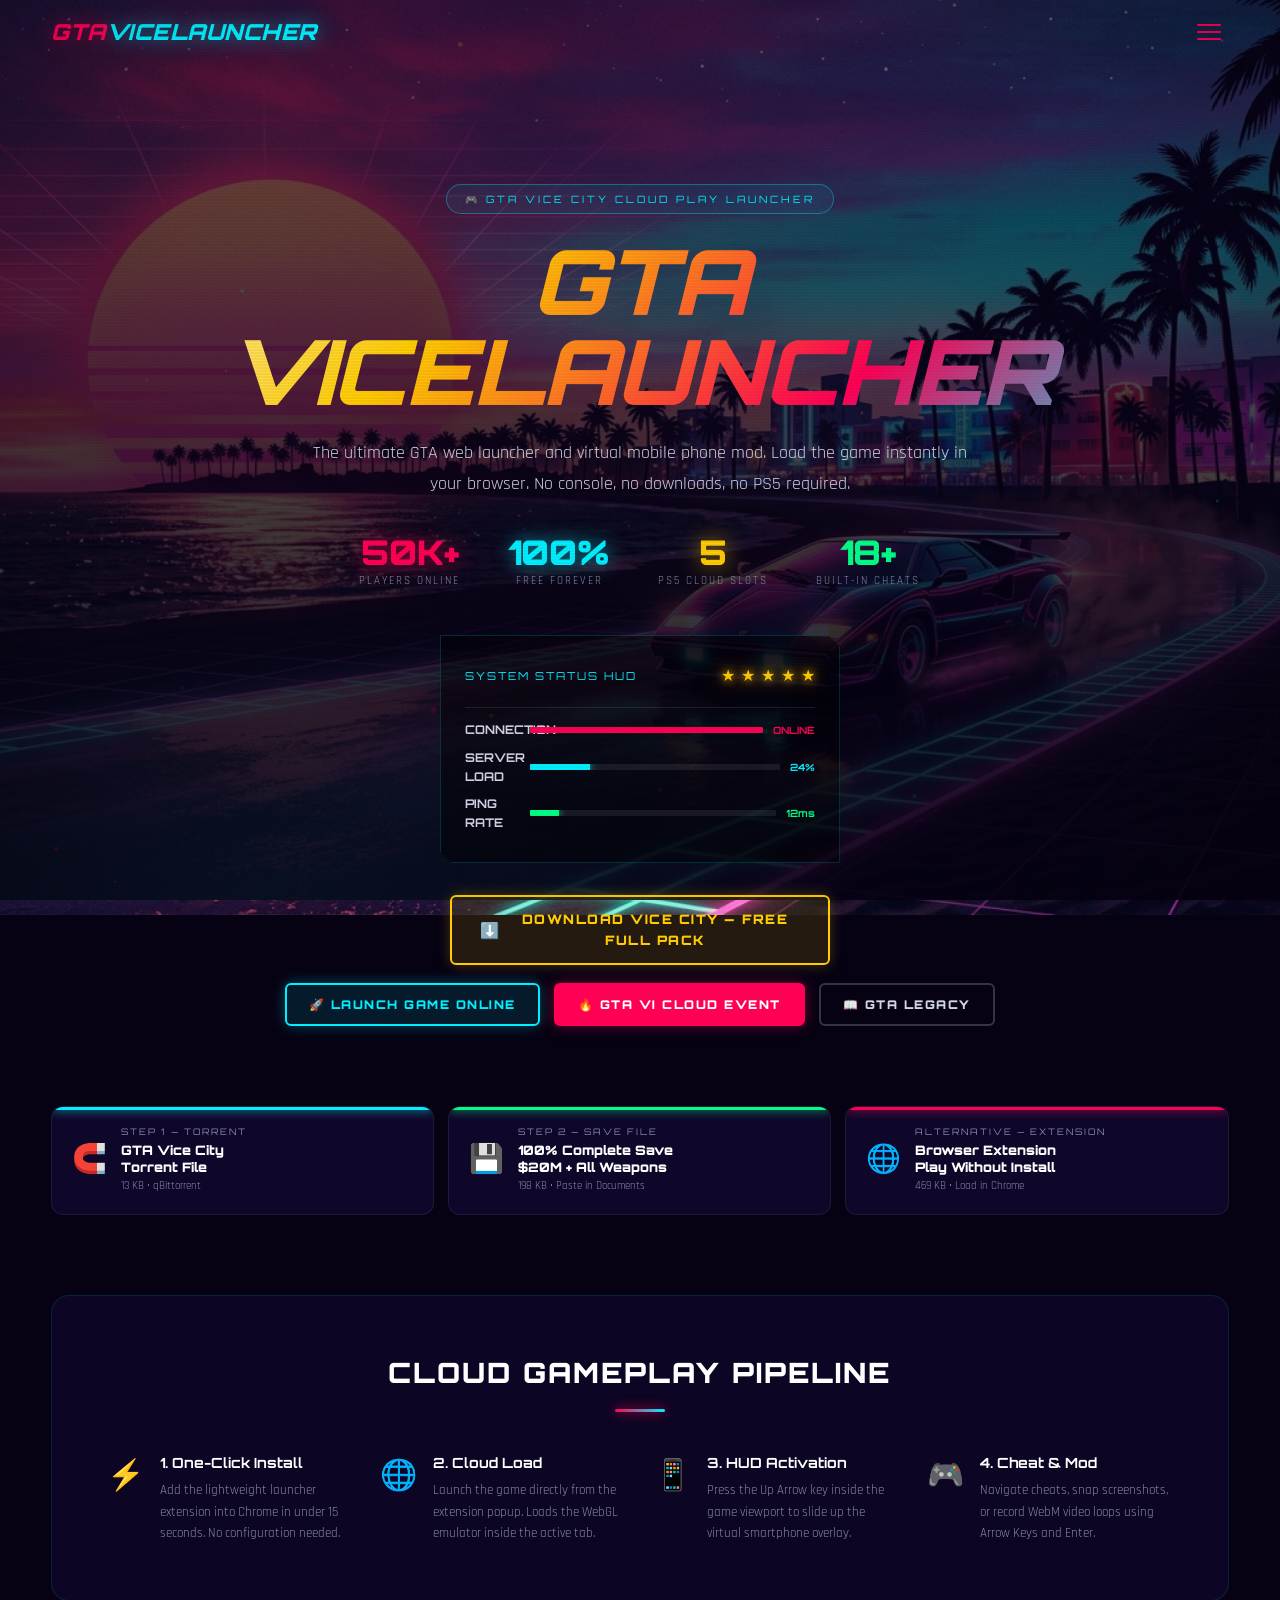
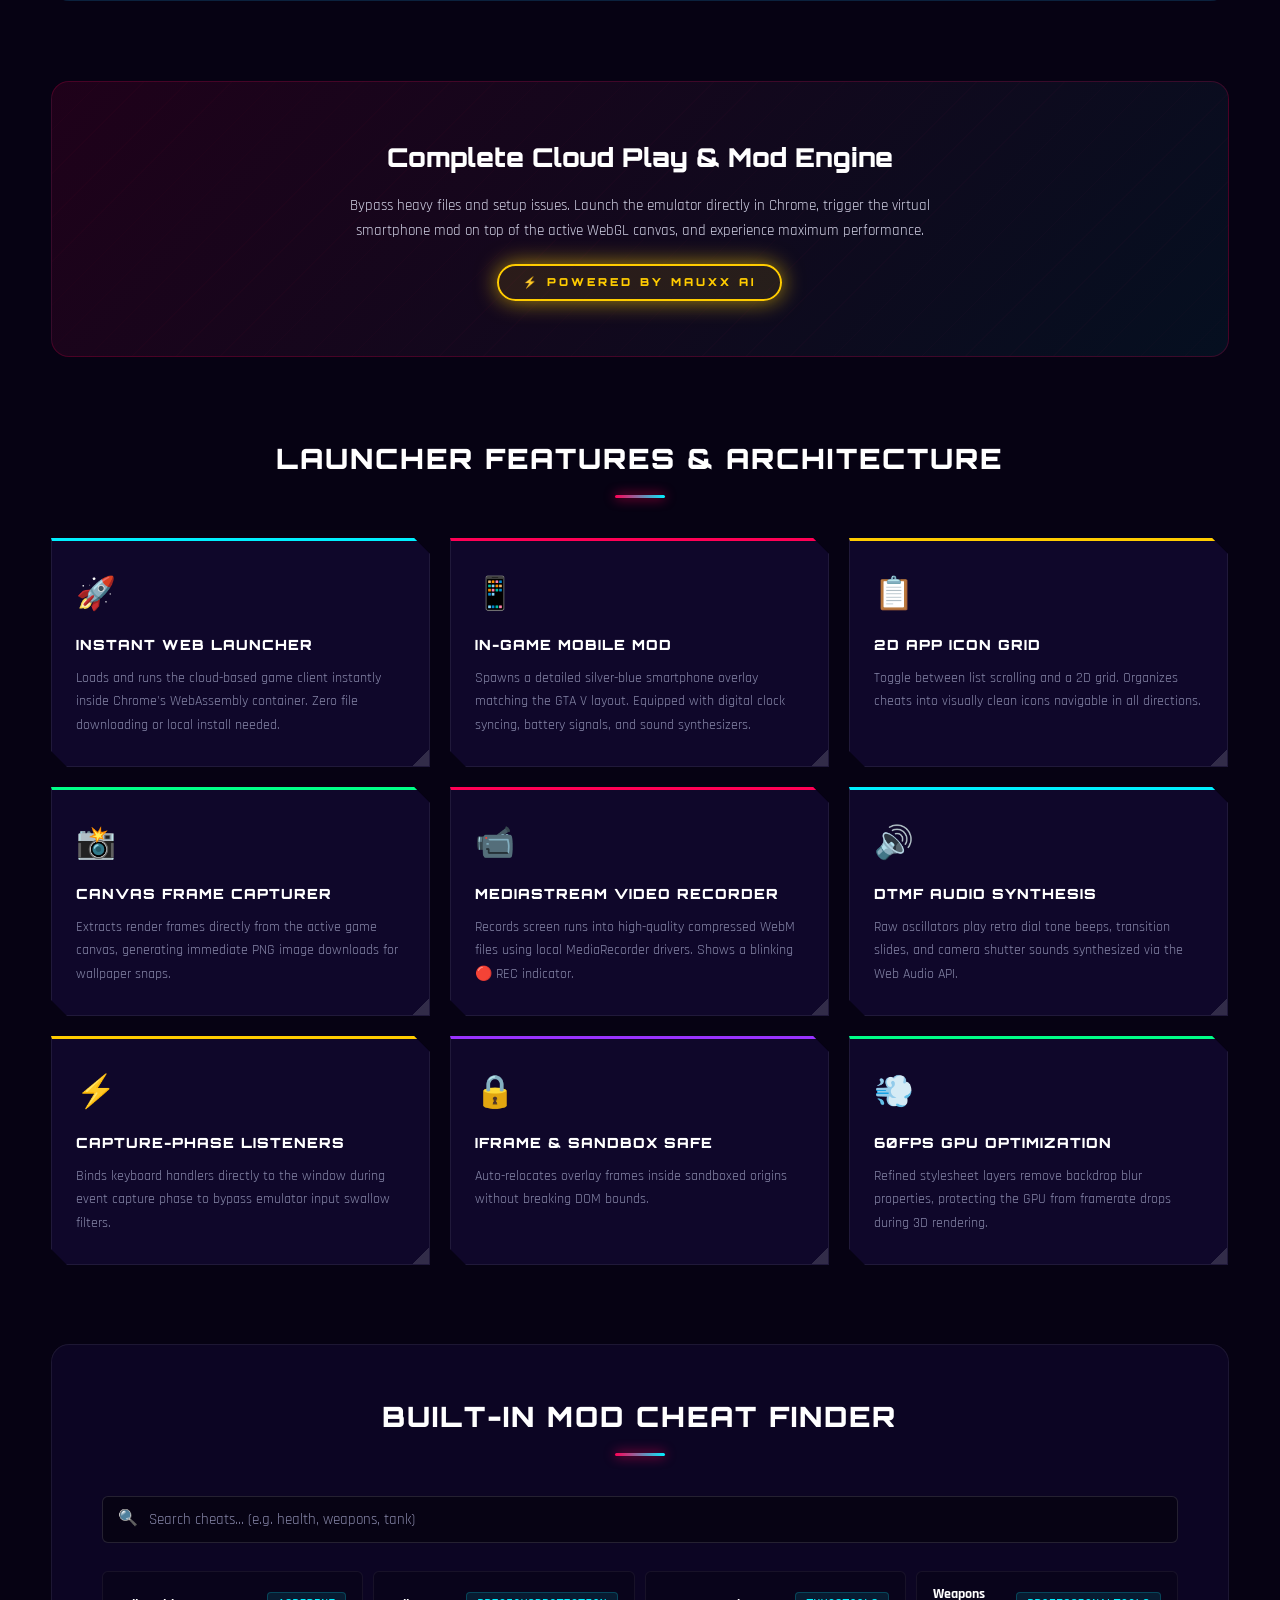
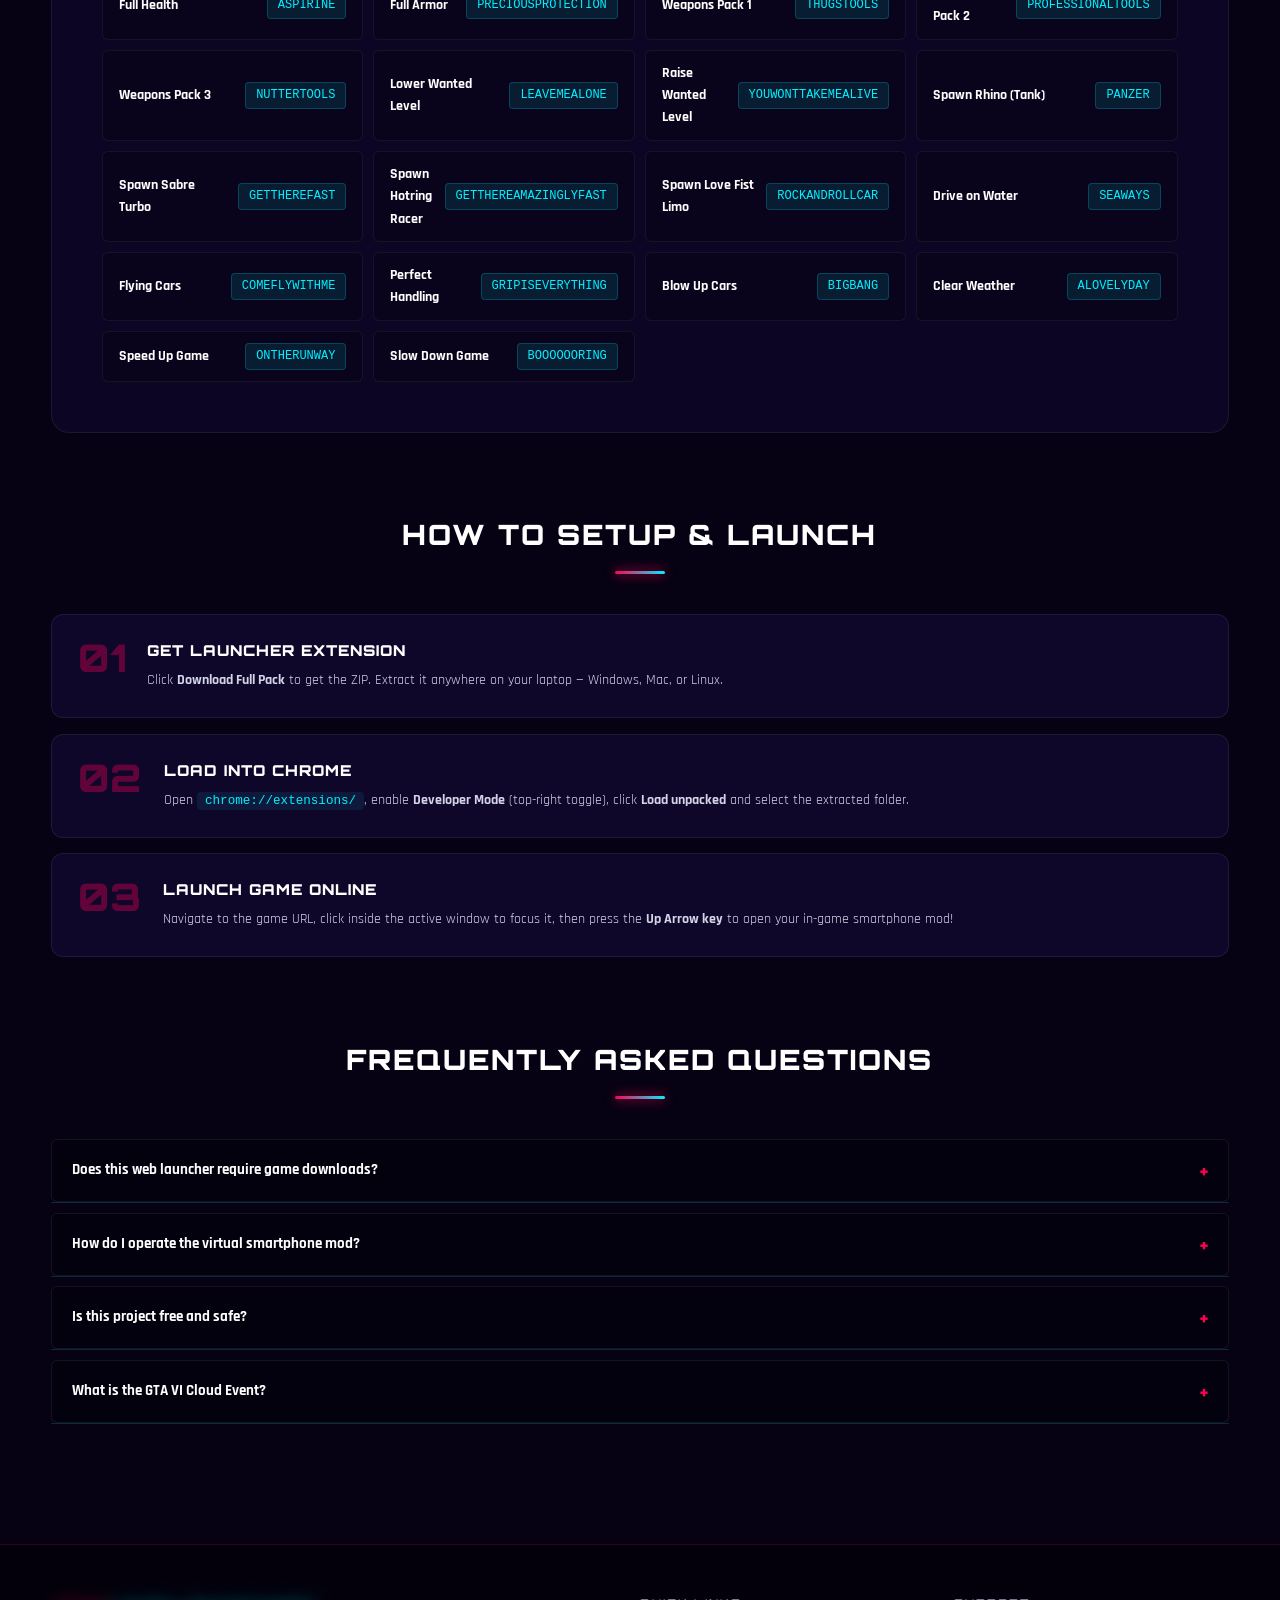
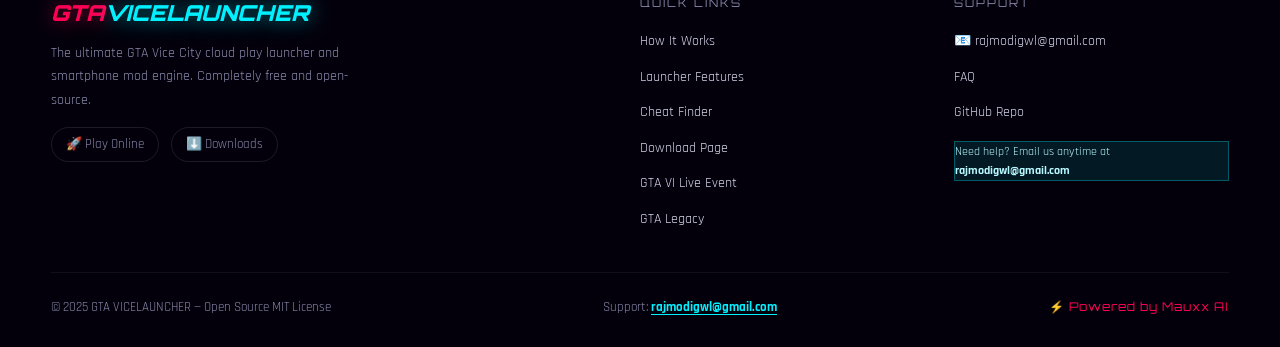
==== docs/index.html @ 0cb06f5b "design: redesign glass cards with sharp sliced corners, inject global CRT scanline overlays, and add" ====
<!DOCTYPE html>
<html lang="en">
<head>
  <meta charset="UTF-8">
  <meta name="viewport" content="width=device-width, initial-scale=1.0">
  <title>GTA VICELAUNCHER — Play GTA Vice City Online Free | Cloud Launcher</title>
  <meta name="description" content="Launch and play GTA Vice City online in your web browser. Free cloud launcher with built-in virtual smartphone mod, screenshots, and recording. Powered by Mauxx AI.">
  <meta name="keywords" content="play gta vice city online, gta vice city browser launcher, gta vice city download pc, gta vice city cheats, gta vice city cloud play, mauxx ai">

  <link rel="preconnect" href="https://fonts.googleapis.com">
  <link rel="preconnect" href="https://fonts.gstatic.com" crossorigin>
  <link href="https://fonts.googleapis.com/css2?family=Orbitron:wght@400;700;900&family=Rajdhani:wght@400;500;700&display=swap" rel="stylesheet">
  <link rel="preload" as="image" href="images/bg1.jpg">
  <link rel="stylesheet" href="shared.css">

  <style>
    /* ── HERO ── */
    .hero-section {
      padding: clamp(60px, 12vw, 120px) 0 clamp(50px, 8vw, 80px);
      text-align: center;
    }
    .hero-eyebrow {
      display: inline-flex; align-items: center; gap: 8px;
      font-family: var(--font-display); font-size: 10px;
      text-transform: uppercase; letter-spacing: 3px;
      color: var(--cyan); margin-bottom: 22px;
      padding: 6px 18px;
      border: 1px solid rgba(0,240,255,0.35);
      border-radius: var(--radius-pill);
      background: rgba(0,240,255,0.07);
      animation: fadeDrop .7s ease both;
    }
    @keyframes fadeDrop { from{opacity:0;transform:translateY(-12px)} to{opacity:1;transform:none} }
    .hero-title {
      font-family: var(--font-display);
      font-size: clamp(38px, 9vw, 90px);
      font-weight: 900; font-style: italic;
      line-height: 1.0;
      background: linear-gradient(135deg, #fff 0%, #ffcc00 35%, #ff0055 70%, #00f0ff 100%);
      -webkit-background-clip: text; -webkit-text-fill-color: transparent;
      background-clip: text;
      text-shadow: none;
      margin-bottom: 22px;
      animation: fadeDrop .7s ease .1s both;
      letter-spacing: -1px;
    }
    .hero-sub {
      color: var(--text-soft); font-size: clamp(15px, 2vw, 18px);
      max-width: 680px; margin: 0 auto 36px;
      line-height: 1.7; animation: fadeDrop .7s ease .2s both;
    }

    /* Stat counters */
    .hero-stats {
      display: flex; justify-content: center; gap: clamp(16px, 4vw, 48px);
      flex-wrap: wrap; margin-bottom: 44px;
      animation: fadeDrop .7s ease .3s both;
    }
    .hero-stat { text-align: center; }
    .hero-stat-num {
      font-family: var(--font-display); font-size: clamp(22px, 4vw, 34px);
      font-weight: 900; display: block; line-height: 1;
    }
    .hero-stat-num.pink   { color: var(--pink);   text-shadow: var(--glow-pink); }
    .hero-stat-num.cyan   { color: var(--cyan);   text-shadow: var(--glow-cyan); }
    .hero-stat-num.yellow { color: var(--yellow); text-shadow: var(--glow-yellow); }
    .hero-stat-label {
      font-size: 11px; text-transform: uppercase; letter-spacing: 2px;
      color: var(--text-muted); margin-top: 4px; display: block;
    }

    /* CTA block */
    .cta-stack {
      display: flex; flex-direction: column; align-items: center; gap: 18px;
      animation: fadeDrop .7s ease .35s both;
    }
    .cta-row {
      display: flex; gap: 14px; flex-wrap: wrap; justify-content: center;
    }

    /* ── QUICK DL STRIP ── */
    .quick-dl-strip {
      display: grid;
      grid-template-columns: repeat(auto-fit, minmax(210px, 1fr));
      gap: 14px; margin-bottom: 80px;
    }
    .qdl-card {
      background: var(--bg-card);
      border: 1px solid rgba(255,255,255,0.07);
      border-radius: var(--radius-md);
      padding: 18px 20px;
      display: flex; align-items: center; gap: 14px;
      text-decoration: none; color: var(--text);
      position: relative; overflow: hidden;
      transition: var(--transition);
      backdrop-filter: blur(8px);
    }
    .qdl-card::before {
      content: ''; position: absolute; top: 0; left: 0; right: 0; height: 3px;
    }
    .qdl-card:hover { transform: translateY(-5px); }
    .qdl-cyan::before  { background: var(--cyan);   box-shadow: 0 0 10px var(--cyan); }
    .qdl-cyan:hover    { border-color: rgba(0,240,255,.35); box-shadow: 0 6px 28px rgba(0,240,255,.12); }
    .qdl-green::before { background: var(--green);  box-shadow: 0 0 10px var(--green); }
    .qdl-green:hover   { border-color: rgba(0,255,136,.35); box-shadow: 0 6px 28px rgba(0,255,136,.12); }
    .qdl-pink::before  { background: var(--pink);   box-shadow: 0 0 10px var(--pink); }
    .qdl-pink:hover    { border-color: rgba(255,0,85,.35); box-shadow: 0 6px 28px rgba(255,0,85,.12); }
    .qdl-icon { font-size: 28px; flex-shrink: 0; }
    .qdl-tag  {
      font-family: var(--font-display); font-size: 9px;
      text-transform: uppercase; letter-spacing: 2px;
      color: var(--text-muted); margin-bottom: 3px;
    }
    .qdl-name {
      font-family: var(--font-display); font-size: clamp(11px, 1.6vw, 13px);
      font-weight: 900; line-height: 1.3;
    }
    .qdl-meta { font-size: 11px; color: var(--text-muted); margin-top: 2px; }

    /* ── PIPELINE ── */
    .pipeline-section {
      background: var(--bg-panel);
      border: 1px solid rgba(0,240,255,0.12);
      border-radius: var(--radius-lg);
      padding: clamp(30px, 5vw, 55px);
      margin-bottom: 80px;
      backdrop-filter: blur(10px);
    }
    .pipeline-grid {
      display: grid;
      grid-template-columns: repeat(auto-fit, minmax(200px, 1fr));
      gap: 28px;
    }
    .pipeline-step {
      display: flex; gap: 16px; align-items: flex-start;
    }
    .pipeline-num {
      font-family: var(--font-display); font-size: 28px; font-weight: 900;
      color: var(--cyan); opacity: 0.25; line-height: 1; flex-shrink: 0;
      min-width: 36px;
    }
    .pipeline-icon { font-size: 30px; flex-shrink: 0; }
    .pipeline-title { font-family: var(--font-display); font-size: 14px; font-weight: 700; margin-bottom: 6px; color: #fff; }
    .pipeline-desc  { font-size: 13px; color: var(--text-muted); line-height: 1.65; }

    /* ── BRANDING BANNER ── */
    .branding-banner {
      background: linear-gradient(135deg, rgba(255,0,85,0.1) 0%, rgba(0,240,255,0.06) 100%);
      border: 1px solid rgba(255,0,85,0.2);
      border-radius: var(--radius-lg);
      padding: clamp(30px, 5vw, 55px);
      text-align: center;
      margin-bottom: 80px;
      position: relative; overflow: hidden;
    }
    .branding-banner::before {
      content: '';
      position: absolute; inset: 0;
      background: repeating-linear-gradient(
        -45deg, transparent, transparent 30px,
        rgba(255,0,85,0.02) 30px, rgba(255,0,85,0.02) 31px
      );
    }
    .branding-title {
      font-family: var(--font-display); font-size: clamp(18px, 3vw, 26px);
      font-weight: 900; margin-bottom: 14px; color: #fff;
    }
    .branding-desc { color: var(--text-soft); max-width: 640px; margin: 0 auto 20px; font-size: 15px; line-height: 1.7; }
    .branding-pill {
      display: inline-flex; align-items: center; gap: 8px;
      font-family: var(--font-display); font-size: 11px; font-weight: 900;
      text-transform: uppercase; letter-spacing: 3px;
      color: var(--yellow); padding: 8px 24px;
      border: 2px solid var(--yellow); border-radius: var(--radius-pill);
      background: var(--yellow-dim);
      box-shadow: var(--glow-yellow);
      animation: pulseYellow 2.5s ease-in-out infinite;
    }

    /* ── FEATURES GRID ── */
    .features-section { margin-bottom: 80px; }
    .features-grid {
      display: grid;
      grid-template-columns: repeat(auto-fit, minmax(280px, 1fr));
      gap: 20px;
    }
    .feature-card {
      padding: 28px 24px;
      cursor: default;
    }
    .feature-emoji { font-size: 32px; margin-bottom: 14px; display: block; }
    .feature-name  {
      font-family: var(--font-display); font-size: 14px; font-weight: 900;
      margin-bottom: 10px; color: #fff; text-transform: uppercase; letter-spacing: 1px;
    }
    .feature-desc  { font-size: 14px; color: var(--text-muted); line-height: 1.7; }

    /* Accent colors for feature cards */
    .fc-pink   { border-top: 3px solid var(--pink);   }
    .fc-pink:hover   { border-color: var(--pink);   box-shadow: 0 8px 30px rgba(255,0,85,.15); }
    .fc-cyan   { border-top: 3px solid var(--cyan);   }
    .fc-cyan:hover   { border-color: var(--cyan);   box-shadow: 0 8px 30px rgba(0,240,255,.15); }
    .fc-yellow { border-top: 3px solid var(--yellow); }
    .fc-yellow:hover { border-color: var(--yellow); box-shadow: 0 8px 30px rgba(255,204,0,.15); }
    .fc-green  { border-top: 3px solid var(--green);  }
    .fc-green:hover  { border-color: var(--green);  box-shadow: 0 8px 30px rgba(0,255,136,.15); }
    .fc-purple { border-top: 3px solid var(--purple); }
    .fc-purple:hover { border-color: var(--purple); box-shadow: 0 8px 30px rgba(153,51,255,.15); }

    /* ── CHEAT FINDER ── */
    .cheat-section {
      background: var(--bg-panel);
      border: 1px solid rgba(255,255,255,0.07);
      border-radius: var(--radius-lg);
      padding: clamp(28px, 5vw, 50px);
      margin-bottom: 80px;
      backdrop-filter: blur(10px);
    }
    .cheat-search-wrap {
      position: relative; margin-bottom: 28px;
    }
    .cheat-search-wrap::before {
      content: '🔍';
      position: absolute; left: 16px; top: 50%;
      transform: translateY(-50%);
      font-size: 16px; z-index: 1;
    }
    #search-box {
      padding-left: 46px !important;
    }
    .cheat-grid {
      display: grid;
      grid-template-columns: repeat(auto-fill, minmax(260px, 1fr));
      gap: 10px;
    }
    .cheat-item {
      display: flex; align-items: center; justify-content: space-between;
      background: rgba(0,0,0,0.2);
      border: 1px solid rgba(255,255,255,0.06);
      border-radius: var(--radius-sm);
      padding: 11px 16px;
      transition: var(--transition);
      gap: 12px;
    }
    .cheat-item:hover {
      border-color: rgba(0,240,255,0.3);
      background: rgba(0,240,255,0.04);
    }
    .cheat-name  { font-weight: 700; font-size: 14px; }
    .cheat-code  {
      font-family: monospace; font-size: 12px;
      background: rgba(0,240,255,0.1);
      color: var(--cyan); border: 1px solid rgba(0,240,255,0.2);
      padding: 3px 10px; border-radius: 4px;
      text-transform: uppercase; white-space: nowrap; flex-shrink: 0;
      cursor: pointer; transition: background 0.2s;
    }
    .cheat-code:hover { background: rgba(0,240,255,0.2); }
    .cheat-code.copied { background: rgba(0,255,136,0.15); color: var(--green); border-color: var(--green); }

    /* ── SETUP STEPS ── */
    .setup-section { margin-bottom: 80px; }
    .step-list { display: flex; flex-direction: column; gap: 16px; }
    .step-card {
      display: flex; gap: 22px; align-items: flex-start;
      background: var(--bg-card);
      border: 1px solid rgba(255,255,255,0.07);
      border-radius: var(--radius-md);
      padding: 24px 26px;
      backdrop-filter: blur(8px);
      transition: var(--transition);
    }
    .step-card:hover { transform: translateX(6px); border-color: rgba(0,240,255,0.25); }
    .step-num {
      font-family: var(--font-display); font-size: clamp(26px, 5vw, 38px);
      font-weight: 900; color: var(--pink); opacity: 0.35; line-height: 1; flex-shrink: 0;
    }
    .step-title { font-family: var(--font-display); font-size: 15px; font-weight: 900; margin-bottom: 6px; text-transform: uppercase; letter-spacing: 1px; }
    .step-desc  { font-size: 14px; color: var(--text-soft); line-height: 1.7; }

    /* ── FAQ ── */
    .faq-section { margin-bottom: 80px; }

    /* ── FOOTER EXTRA ── */
    .footer-social-links { display: flex; gap: 12px; margin-top: 14px; flex-wrap: wrap; }
    .footer-social-link {
      display: inline-flex; align-items: center; gap: 6px;
      font-size: 13px; color: var(--text-muted);
      padding: 6px 14px;
      border: 1px solid rgba(255,255,255,0.1);
      border-radius: var(--radius-pill);
      transition: var(--transition);
    }
    .footer-social-link:hover { border-color: var(--cyan); color: var(--cyan); }

    /* ── PARTICLE CANVAS ── */
    #particle-canvas {
      position: fixed; inset: 0; z-index: -1;
      pointer-events: none; opacity: 0.35;
    }

    /* ── RESPONSIVE TWEAKS ── */
    @media(max-width: 600px) {
      .hero-stats { gap: 24px; }
      .pipeline-step { flex-direction: column; gap: 8px; }
    }
  </style>
</head>
<body>
<!-- Scroll Progress Bar -->
  <div class="scroll-progress" id="scroll-prog"></div>

  <!-- Fixed Frozen Background -->
  <div id="bg-slide-1" class="bg-slide" style="background-image:url('images/bg1.jpg');opacity:1;"></div>
  <div id="bg-slide-2" class="bg-slide" style="background-image:url('images/bg2.jpg');opacity:0;"></div>
  <div id="bg-slide-3" class="bg-slide" style="background-image:url('images/bg3.jpg');opacity:0;"></div>
  <div class="bg-overlay"></div>

  <!-- Particle Canvas -->
  <canvas id="particle-canvas"></canvas>

  <!-- Mobile Nav Drawer -->
  <nav class="mobile-nav" id="mobile-nav" aria-label="Mobile Navigation">
    <button class="mobile-nav-close" onclick="closeMobileNav()" aria-label="Close menu">✕</button>
    <a href="index.html" class="active">🏠 Home</a>
    <a href="gta_legacy.html" class="nav-hot">📖 GTA Legacy</a>
    <a href="live_event.html" class="nav-hot">🔥 Live Event</a>
    <a href="download.html" class="nav-gold">⬇️ Downloads</a>
  </nav>

  <!-- Navigation -->
  <header class="site-header">
    <div class="nav-inner">
      <a href="index.html" class="nav-logo">GTA<span>VICELAUNCHER</span></a>
      <ul class="nav-links">
        <li><a href="index.html" class="active">Home</a></li>
        <li><a href="gta_legacy.html">GTA Legacy</a></li>
        <li><a href="live_event.html" class="nav-hot">🔥 Live Event</a></li>
        <li><a href="download.html" class="nav-gold">⬇️ Downloads</a></li>
      </ul>
      <button class="hamburger" id="hamburger" aria-label="Toggle menu" onclick="toggleMobileNav()">
        <span></span><span></span><span></span>
      </button>
    </div>
  </header>

  <div class="page-body">

    <!-- ══ HERO ══ -->
    <section class="hero-section reveal">
      <div class="hero-eyebrow">🎮 GTA Vice City Cloud Play Launcher</div>
      <h1 class="hero-title">GTA<br>VICELAUNCHER</h1>
      <p class="hero-sub">The ultimate GTA web launcher and virtual mobile phone mod. Load the game instantly in your browser. No console, no downloads, no PS5 required.</p>

      <!-- Stats -->
      <div class="hero-stats">
        <div class="hero-stat">
          <span class="hero-stat-num pink" data-target="50000" data-suffix="K+">0</span>
          <span class="hero-stat-label">Players Online</span>
        </div>
        <div class="hero-stat">
          <span class="hero-stat-num cyan">100%</span>
          <span class="hero-stat-label">Free Forever</span>
        </div>
        <div class="hero-stat">
          <span class="hero-stat-num yellow">5</span>
          <span class="hero-stat-label">PS5 Cloud Slots</span>
        </div>
        <div class="hero-stat">
          <span class="hero-stat-num" style="color:var(--green)">18+</span>
          <span class="hero-stat-label">Built-in Cheats</span>
        </div>
      </div>

      <!-- Virtual HUD Status Widget -->
      <div class="hud-widget" style="max-width: 400px; margin: 0 auto 32px; background: rgba(0,0,0,0.45); border: 1px solid rgba(0,240,255,0.18); padding: 18px 24px; text-align: left; clip-path: polygon(0 0, calc(100% - 12px) 0, 100% 12px, 100% 100%, 12px 100%, 0 calc(100% - 12px));">
        <div style="display: flex; justify-content: space-between; align-items: center; border-bottom: 1px solid rgba(255,255,255,0.1); padding-bottom: 8px; margin-bottom: 12px;">
          <span style="font-family: var(--font-display); font-size: 11px; letter-spacing: 2px; text-transform: uppercase; color: var(--cyan);">System Status HUD</span>
          <div class="hud-wanted">
            <span class="hud-star active">★</span>
            <span class="hud-star active">★</span>
            <span class="hud-star active">★</span>
            <span class="hud-star active">★</span>
            <span class="hud-star active">★</span>
          </div>
        </div>
        <div class="hud-stats-group">
          <div class="hud-stat-item">
            <span class="hud-stat-label">Connection</span>
            <div class="hud-stat-bar"><div class="hud-stat-fill health" style="width: 100%;"></div></div>
            <span style="font-family: var(--font-display); font-size: 10px; color: var(--pink); font-weight: 700;">ONLINE</span>
          </div>
          <div class="hud-stat-item">
            <span class="hud-stat-label">Server Load</span>
            <div class="hud-stat-bar"><div class="hud-stat-fill armor" style="width: 24%;"></div></div>
            <span style="font-family: var(--font-display); font-size: 10px; color: var(--cyan); font-weight: 700;">24%</span>
          </div>
          <div class="hud-stat-item">
            <span class="hud-stat-label">Ping Rate</span>
            <div class="hud-stat-bar"><div class="hud-stat-fill stamina" style="width: 12%;"></div></div>
            <span style="font-family: var(--font-display); font-size: 10px; color: var(--green); font-weight: 700;">12ms</span>
          </div>
        </div>
      </div>

      <!-- CTA Stack -->
      <div class="cta-stack">
        <a href="download.html" class="btn-mega">
          <span class="arrow">⬇️</span>
          DOWNLOAD VICE CITY — FREE FULL PACK
        </a>
        <div class="cta-row">
          <a href="https://quenq.com/play/9fa6d40cbabd8bfc416b30fa/" class="btn btn-cyan" target="_blank">🚀 Launch Game Online</a>
          <a href="live_event.html" class="btn btn-pink" style="animation:pulsePink 2s ease-in-out infinite;">🔥 GTA VI Cloud Event</a>
          <a href="gta_legacy.html" class="btn btn-ghost">📖 GTA Legacy</a>
        </div>
      </div>
    </section>

    <!-- ══ QUICK DOWNLOAD STRIP ══ -->
    <div class="quick-dl-strip reveal">
      <a href="downloads/Grand-Theft-Auto-Vice-City.torrent" download class="qdl-card qdl-cyan">
        <div class="qdl-icon">🧲</div>
        <div>
          <div class="qdl-tag">Step 1 — Torrent</div>
          <div class="qdl-name">GTA Vice City<br>Torrent File</div>
          <div class="qdl-meta">13 KB • qBittorrent</div>
        </div>
      </a>
      <a href="downloads/GTAVCsf1.b" download class="qdl-card qdl-green">
        <div class="qdl-icon">💾</div>
        <div>
          <div class="qdl-tag">Step 2 — Save File</div>
          <div class="qdl-name">100% Complete Save<br>$20M + All Weapons</div>
          <div class="qdl-meta">198 KB • Paste in Documents</div>
        </div>
      </a>
      <a href="downloads/vice-city-cloud-mobile-trainer.zip" download class="qdl-card qdl-pink">
        <div class="qdl-icon">🌐</div>
        <div>
          <div class="qdl-tag">Alternative — Extension</div>
          <div class="qdl-name">Browser Extension<br>Play Without Install</div>
          <div class="qdl-meta">469 KB • Load in Chrome</div>
        </div>
      </a>
    </div>

    <!-- ══ PIPELINE ══ -->
    <section id="pipeline" class="pipeline-section reveal section">
      <h2 class="sec-title">Cloud Gameplay Pipeline</h2>
      <div class="pipeline-grid">
        <div class="pipeline-step">
          <span class="pipeline-icon">⚡</span>
          <div>
            <div class="pipeline-title">1. One-Click Install</div>
            <p class="pipeline-desc">Add the lightweight launcher extension into Chrome in under 15 seconds. No configuration needed.</p>
          </div>
        </div>
        <div class="pipeline-step">
          <span class="pipeline-icon">🌐</span>
          <div>
            <div class="pipeline-title">2. Cloud Load</div>
            <p class="pipeline-desc">Launch the game directly from the extension popup. Loads the WebGL emulator inside the active tab.</p>
          </div>
        </div>
        <div class="pipeline-step">
          <span class="pipeline-icon">📱</span>
          <div>
            <div class="pipeline-title">3. HUD Activation</div>
            <p class="pipeline-desc">Press the Up Arrow key inside the game viewport to slide up the virtual smartphone overlay.</p>
          </div>
        </div>
        <div class="pipeline-step">
          <span class="pipeline-icon">🎮</span>
          <div>
            <div class="pipeline-title">4. Cheat & Mod</div>
            <p class="pipeline-desc">Navigate cheats, snap screenshots, or record WebM video loops using Arrow Keys and Enter.</p>
          </div>
        </div>
      </div>
    </section>

    <!-- ══ BRANDING BANNER ══ -->
    <section class="branding-banner reveal section">
      <div class="branding-title">Complete Cloud Play & Mod Engine</div>
      <p class="branding-desc">Bypass heavy files and setup issues. Launch the emulator directly in Chrome, trigger the virtual smartphone mod on top of the active WebGL canvas, and experience maximum performance.</p>
      <div class="branding-pill">⚡ Powered by Mauxx AI</div>
    </section>

    <!-- ══ FEATURES ══ -->
    <section id="features" class="features-section reveal section">
      <h2 class="sec-title">Launcher Features & Architecture</h2>
      <div class="features-grid">

        <div class="glass-card feature-card fc-cyan reveal">
          <span class="feature-emoji">🚀</span>
          <h3 class="feature-name">Instant Web Launcher</h3>
          <p class="feature-desc">Loads and runs the cloud-based game client instantly inside Chrome's WebAssembly container. Zero file downloading or local install needed.</p>
        </div>

        <div class="glass-card feature-card fc-pink reveal">
          <span class="feature-emoji">📱</span>
          <h3 class="feature-name">In-Game Mobile Mod</h3>
          <p class="feature-desc">Spawns a detailed silver-blue smartphone overlay matching the GTA V layout. Equipped with digital clock syncing, battery signals, and sound synthesizers.</p>
        </div>

        <div class="glass-card feature-card fc-yellow reveal">
          <span class="feature-emoji">📋</span>
          <h3 class="feature-name">2D App Icon Grid</h3>
          <p class="feature-desc">Toggle between list scrolling and a 2D grid. Organizes cheats into visually clean icons navigable in all directions.</p>
        </div>

        <div class="glass-card feature-card fc-green reveal">
          <span class="feature-emoji">📸</span>
          <h3 class="feature-name">Canvas Frame Capturer</h3>
          <p class="feature-desc">Extracts render frames directly from the active game canvas, generating immediate PNG image downloads for wallpaper snaps.</p>
        </div>

        <div class="glass-card feature-card fc-pink reveal">
          <span class="feature-emoji">📹</span>
          <h3 class="feature-name">MediaStream Video Recorder</h3>
          <p class="feature-desc">Records screen runs into high-quality compressed WebM files using local MediaRecorder drivers. Shows a blinking 🔴 REC indicator.</p>
        </div>

        <div class="glass-card feature-card fc-cyan reveal">
          <span class="feature-emoji">🔊</span>
          <h3 class="feature-name">DTMF Audio Synthesis</h3>
          <p class="feature-desc">Raw oscillators play retro dial tone beeps, transition slides, and camera shutter sounds synthesized via the Web Audio API.</p>
        </div>

        <div class="glass-card feature-card fc-yellow reveal">
          <span class="feature-emoji">⚡</span>
          <h3 class="feature-name">Capture-Phase Listeners</h3>
          <p class="feature-desc">Binds keyboard handlers directly to the window during event capture phase to bypass emulator input swallow filters.</p>
        </div>

        <div class="glass-card feature-card fc-purple reveal">
          <span class="feature-emoji">🔒</span>
          <h3 class="feature-name">Iframe & Sandbox Safe</h3>
          <p class="feature-desc">Auto-relocates overlay frames inside sandboxed origins without breaking DOM bounds.</p>
        </div>

        <div class="glass-card feature-card fc-green reveal">
          <span class="feature-emoji">💨</span>
          <h3 class="feature-name">60FPS GPU Optimization</h3>
          <p class="feature-desc">Refined stylesheet layers remove backdrop blur properties, protecting the GPU from framerate drops during 3D rendering.</p>
        </div>

      </div>
    </section>

    <!-- ══ CHEAT FINDER ══ -->
    <section id="cheats" class="cheat-section reveal section">
      <h2 class="sec-title">Built-in Mod Cheat Finder</h2>
      <div class="cheat-search-wrap">
        <input type="text" id="search-box" class="input-field" placeholder="Search cheats... (e.g. health, weapons, tank)" oninput="filterCheats()">
      </div>
      <div id="cheat-grid" class="cheat-grid"></div>
    </section>

    <!-- ══ SETUP STEPS ══ -->
    <section id="install" class="setup-section reveal section">
      <h2 class="sec-title">How to Setup & Launch</h2>
      <div class="step-list">
        <div class="step-card reveal">
          <div class="step-num">01</div>
          <div>
            <h3 class="step-title">Get Launcher Extension</h3>
            <p class="step-desc">Click <strong>Download Full Pack</strong> to get the ZIP. Extract it anywhere on your laptop — Windows, Mac, or Linux.</p>
          </div>
        </div>
        <div class="step-card reveal">
          <div class="step-num">02</div>
          <div>
            <h3 class="step-title">Load into Chrome</h3>
            <p class="step-desc">Open <code>chrome://extensions/</code>, enable <strong>Developer Mode</strong> (top-right toggle), click <strong>Load unpacked</strong> and select the extracted folder.</p>
          </div>
        </div>
        <div class="step-card reveal">
          <div class="step-num">03</div>
          <div>
            <h3 class="step-title">Launch Game Online</h3>
            <p class="step-desc">Navigate to the game URL, click inside the active window to focus it, then press the <strong>Up Arrow key</strong> to open your in-game smartphone mod!</p>
          </div>
        </div>
      </div>
    </section>

    <!-- ══ FAQ ══ -->
    <section id="faq" class="faq-section reveal section">
      <h2 class="sec-title">Frequently Asked Questions</h2>

      <div class="faq-item reveal" id="faq1">
        <div class="faq-q" onclick="toggleFaq('faq1')">
          Does this web launcher require game downloads?
          <span class="faq-icon">+</span>
        </div>
        <div class="faq-a">
          No! The web launcher streams and runs the game code directly inside Chrome's WebAssembly sandbox. You don't need to download or install the actual game on your laptop — everything runs in your browser tab.
        </div>
      </div>

      <div class="faq-item reveal" id="faq2">
        <div class="faq-q" onclick="toggleFaq('faq2')">
          How do I operate the virtual smartphone mod?
          <span class="faq-icon">+</span>
        </div>
        <div class="faq-a">
          Use the <strong>Up Arrow</strong> key to pull the phone up from the bottom of the screen. Navigate with Arrow Keys, press <strong>Enter</strong> to dial or trigger cheats, and <strong>Backspace / Escape</strong> to close the phone.
        </div>
      </div>

      <div class="faq-item reveal" id="faq3">
        <div class="faq-q" onclick="toggleFaq('faq3')">
          Is this project free and safe?
          <span class="faq-icon">+</span>
        </div>
        <div class="faq-a">
          Yes — 100% free and open-source. The launcher runs entirely locally inside your browser tab without sending any personal data. Licensed under the MIT license.
        </div>
      </div>

      <div class="faq-item reveal" id="faq4">
        <div class="faq-q" onclick="toggleFaq('faq4')">
          What is the GTA VI Cloud Event?
          <span class="faq-icon">+</span>
        </div>
        <div class="faq-a">
          We are hosting a live launch day tournament on YouTube, routing real-time play feeds from 5 PlayStation 5 setups in our studio. Win slots to play GTA VI on release day for FREE — no PS5 required! See the <a href="live_event.html" style="color:var(--pink)">Live Event</a> page for full details.
        </div>
      </div>

    </section>

  </div>

  <!-- ══ FOOTER ══ -->
  <footer class="site-footer">
    <div class="footer-inner">
      <div class="footer-grid">
        <div>
          <div class="footer-brand-name">GTA<span>VICELAUNCHER</span></div>
          <p class="footer-tagline">The ultimate GTA Vice City cloud play launcher and smartphone mod engine. Completely free and open-source.</p>
          <div class="footer-social-links">
            <a href="https://quenq.com/play/9fa6d40cbabd8bfc416b30fa/" target="_blank" class="footer-social-link">🚀 Play Online</a>
            <a href="download.html" class="footer-social-link">⬇️ Downloads</a>
          </div>
        </div>
        <div>
          <div class="footer-col-title">Quick Links</div>
          <ul class="footer-links">
            <li><a href="#pipeline">How It Works</a></li>
            <li><a href="#features">Launcher Features</a></li>
            <li><a href="#cheats">Cheat Finder</a></li>
            <li><a href="download.html">Download Page</a></li>
            <li><a href="live_event.html">GTA VI Live Event</a></li>
            <li><a href="gta_legacy.html">GTA Legacy</a></li>
          </ul>
        </div>
        <div>
          <div class="footer-col-title">Support</div>
          <ul class="footer-links">
            <li><a href="mailto:rajmodigwl@gmail.com">📧 rajmodigwl@gmail.com</a></li>
            <li><a href="#faq">FAQ</a></li>
            <li><a href="https://github.com/rajmodi135/vice-city-launcher" target="_blank">GitHub Repo</a></li>
          </ul>
          <div class="info-tip" style="margin-top:16px;font-size:12px;">
            Need help? Email us anytime at <strong>rajmodigwl@gmail.com</strong>
          </div>
        </div>
      </div>
      <hr class="footer-divider">
      <div class="footer-bottom">
        <span>© 2025 GTA VICELAUNCHER — Open Source MIT License</span>
        <span class="footer-support">Support: <a href="mailto:rajmodigwl@gmail.com">rajmodigwl@gmail.com</a></span>
        <span class="footer-powered">⚡ Powered by Mauxx AI</span>
      </div>
    </div>
  </footer>

  <!-- Back to Top -->
  <button class="back-to-top" id="btt" onclick="window.scrollTo({top:0,behavior:'smooth'})">↑</button>

  <script>
    // ── Particle background (Only run on desktop to prevent mobile lag) ──
    (function() {
      const c = document.getElementById('particle-canvas');
      if (!c) return;
      if (window.innerWidth <= 768) {
        c.remove();
        return;
      }
      const ctx = c.getContext('2d');
      let W, H, pts = [];
      function resize() {
        W = c.width  = window.innerWidth;
        H = c.height = window.innerHeight;
      }
      resize();
      window.addEventListener('resize', resize);
      const colors = ['#ff0055','#00f0ff','#ffcc00','#9933ff','#00ff88'];
      for (let i = 0; i < 15; i++) {
        pts.push({
          x: Math.random()*W, y: Math.random()*H,
          r: 1 + Math.random()*2,
          vx: (Math.random()-.5)*.3,
          vy: (Math.random()-.5)*.3,
          color: colors[i % colors.length],
          alpha: 0.15 + Math.random()*.35
        });
      }
      function draw() {
        ctx.clearRect(0,0,W,H);
        pts.forEach(p => {
          p.x += p.vx; p.y += p.vy;
          if (p.x < 0) p.x = W; if (p.x > W) p.x = 0;
          if (p.y < 0) p.y = H; if (p.y > H) p.y = 0;
          ctx.beginPath();
          ctx.arc(p.x, p.y, p.r, 0, Math.PI*2);
          ctx.fillStyle = p.color;
          ctx.globalAlpha = p.alpha;
          ctx.fill();
        });
        ctx.globalAlpha = 1;
        requestAnimationFrame(draw);
      }
      draw();
    })();

    // ── Universal Scroll Reveal (all variants) ──
    const revealObs = new IntersectionObserver((entries) => {
      entries.forEach(entry => {
        if (entry.isIntersecting) {
          entry.target.classList.add('visible');
        }
      });
    }, { threshold: 0.06, rootMargin: '0px 0px -30px 0px' });
    document.querySelectorAll('.reveal,.reveal-fade,.reveal-zoom,.reveal-left,.reveal-right,.reveal-flip').forEach(el => revealObs.observe(el));

    // ── Unified Scroll Handling (Progress, Back-to-Top, Header Scrolled state, Scroll-Switch & Zoom Bg) ──
    const scrollProg = document.getElementById('scroll-prog');
    const btt = document.getElementById('btt');
    const header = document.querySelector('.site-header');
    const bgSlides = document.querySelectorAll('.bg-slide');

    function handleScroll() {
      const scrollY = window.scrollY;
      const doc = document.documentElement;
      const scrollHeight = doc.scrollHeight - doc.clientHeight;
      const pct = scrollHeight > 0 ? Math.max(0, Math.min(scrollY / scrollHeight, 1.0)) : 0;

      // Scroll Progress Bar
      if (scrollProg) scrollProg.style.width = (pct * 100) + '%';

      // Back to Top button
      if (btt) btt.classList.toggle('show', scrollY > 400);

      // Header scrolled state
      if (header) {
        if (scrollY > 15) {
          header.classList.add('scrolled');
        } else {
          header.classList.remove('scrolled');
        }
      }

      // Scroll-driven Background switching (3 slides)
      let activeIdx = 0;
      if (pct > 0.33 && pct <= 0.66) {
        activeIdx = 1;
      } else if (pct > 0.66) {
        activeIdx = 2;
      }

      bgSlides.forEach((slide, idx) => {
        if (idx === activeIdx) {
          slide.style.opacity = '1';
        } else {
          slide.style.opacity = '0';
        }
      });

      // Section depth zoom effect (zooms from 1.0 to 1.08 in each scroll section, clamped)
      const sectionPct = (pct % 0.33) / 0.33;
      const scale = 1.0 + (sectionPct * 0.08);
      bgSlides.forEach(slide => {
        slide.style.transform = `scale(${Math.max(1.0, scale)})`;
      });
    }

    let scrollScheduled = false;
    window.addEventListener('scroll', () => {
      if (!scrollScheduled) {
        scrollScheduled = true;
        requestAnimationFrame(() => {
          handleScroll();
          scrollScheduled = false;
        });
      }
    }, { passive: true });
    handleScroll(); // Initial check on page load

    // ── Animated stat counters ──
    document.querySelectorAll('[data-target]').forEach(el => {
      const target = parseInt(el.dataset.target);
      const suffix = el.dataset.suffix || '';
      let current = 0;
      const step = target / 60;
      const timer = setInterval(() => {
        current = Math.min(current + step, target);
        el.textContent = Math.floor(current / 1000) + (suffix || '');
        if (current >= target) clearInterval(timer);
      }, 30);
    });

    // ── Cheat Finder ──
    const CHEATS = [
      { name: "Full Health",           code: "aspirine" },
      { name: "Full Armor",            code: "preciousprotection" },
      { name: "Weapons Pack 1",        code: "thugstools" },
      { name: "Weapons Pack 2",        code: "professionaltools" },
      { name: "Weapons Pack 3",        code: "nuttertools" },
      { name: "Lower Wanted Level",    code: "leavemealone" },
      { name: "Raise Wanted Level",    code: "youwonttakemealive" },
      { name: "Spawn Rhino (Tank)",    code: "panzer" },
      { name: "Spawn Sabre Turbo",     code: "gettherefast" },
      { name: "Spawn Hotring Racer",   code: "getthereamazinglyfast" },
      { name: "Spawn Love Fist Limo",  code: "rockandrollcar" },
      { name: "Drive on Water",        code: "seaways" },
      { name: "Flying Cars",           code: "comeflywithme" },
      { name: "Perfect Handling",      code: "gripiseverything" },
      { name: "Blow Up Cars",          code: "bigbang" },
      { name: "Clear Weather",         code: "alovelyday" },
      { name: "Speed Up Game",         code: "ontherunway" },
      { name: "Slow Down Game",        code: "booooooring" }
    ];

    function renderCheats(data) {
      const grid = document.getElementById('cheat-grid');
      grid.innerHTML = data.length ? data.map(c => `
        <div class="cheat-item">
          <span class="cheat-name">${c.name}</span>
          <span class="cheat-code" onclick="copyCheat(this,'${c.code}')">${c.code.toUpperCase()}</span>
        </div>`).join('') :
        '<div style="color:var(--text-muted);text-align:center;padding:24px;grid-column:1/-1;">No cheats match your search.</div>';
    }

    function copyCheat(el, code) {
      navigator.clipboard?.writeText(code).then(() => {
        el.classList.add('copied');
        const orig = el.textContent;
        el.textContent = '✅ Copied!';
        setTimeout(() => { el.textContent = orig; el.classList.remove('copied'); }, 1600);
      });
    }

    function filterCheats() {
      const q = document.getElementById('search-box').value.toLowerCase();
      renderCheats(CHEATS.filter(c => c.name.toLowerCase().includes(q) || c.code.includes(q)));
    }

    renderCheats(CHEATS);

    // ── FAQ Accordion ──
    function toggleFaq(id) {
      const item = document.getElementById(id);
      item.classList.toggle('open');
    }

    // ── Hamburger Menu ──
    function toggleMobileNav() {
      const hamburger = document.getElementById('hamburger');
      if (window.innerWidth > 768) {
        // Desktop: Toggle inline staggered links
        const navLinks = document.querySelector('.nav-links');
        const isOpen = navLinks.classList.toggle('open');
        hamburger.classList.toggle('open', isOpen);
      } else {
        // Mobile: Toggle drawer
        const mobileNav = document.getElementById('mobile-nav');
        if (mobileNav.classList.contains('open')) {
          closeMobileNav();
        } else {
          openMobileNav();
        }
      }
    }
    function openMobileNav() {
      document.getElementById('mobile-nav').classList.add('open');
      document.getElementById('hamburger').classList.add('open');
      document.body.style.overflow = 'hidden';
    }
    function closeMobileNav() {
      document.getElementById('mobile-nav').classList.remove('open');
      document.getElementById('hamburger').classList.remove('open');
      document.body.style.overflow = '';
      const navLinks = document.querySelector('.nav-links');
      if (navLinks) navLinks.classList.remove('open');
    }
    // Close on backdrop click
    document.getElementById('mobile-nav').addEventListener('click', e => {
      if (e.target === e.currentTarget) closeMobileNav();
    });
  </script>
<div class="crt-overlay"></div>
</body>
</html>
---- docs/shared.css ----
/* ═══════════════════════════════════════════════════════════════════
   GTA VICELAUNCHER — Shared Design System
   shared.css  |  v2.0  |  All pages import this
═══════════════════════════════════════════════════════════════════ */

/* ── GOOGLE FONTS LOADED VIA <link> IN HEAD ── */

/* ── DESIGN TOKENS ── */
:root {
  --bg-base:    #060213;
  --bg-panel:   rgba(14, 6, 38, 0.88);
  --bg-card:    rgba(18, 9, 48, 0.82);
  --bg-glass:   rgba(255, 255, 255, 0.04);

  --pink:    #ff0055;
  --cyan:    #00f0ff;
  --yellow:  #ffcc00;
  --orange:  #ff8800;
  --green:   #00ff88;
  --purple:  #9933ff;

  --pink-dim:   rgba(255, 0, 85, 0.12);
  --cyan-dim:   rgba(0, 240, 255, 0.10);
  --yellow-dim: rgba(255, 204, 0, 0.10);
  --green-dim:  rgba(0, 255, 136, 0.10);

  --glow-pink:   0 0 20px rgba(255, 0, 85, 0.6);
  --glow-cyan:   0 0 20px rgba(0, 240, 255, 0.6);
  --glow-yellow: 0 0 22px rgba(255, 204, 0, 0.65);
  --glow-green:  0 0 20px rgba(0, 255, 136, 0.55);

  --text:       #ffffff;
  --text-soft:  #d4d4e8;
  --text-muted: #8888aa;

  --radius-sm:  6px;
  --radius-md:  12px;
  --radius-lg:  18px;
  --radius-xl:  28px;
  --radius-pill: 100px;

  --transition: all 0.25s cubic-bezier(0.22, 0.61, 0.36, 1);
  --font-display: 'Orbitron', sans-serif;
  --font-body:    'Rajdhani', sans-serif;
}

/* ── RESET ── */
*, *::before, *::after { box-sizing: border-box; margin: 0; padding: 0; }

/* ── BASE ── */
html { scroll-behavior: smooth; }
body {
  background: var(--bg-base);
  color: var(--text);
  font-family: var(--font-body);
  font-size: 16px;
  line-height: 1.6;
  overflow-x: hidden;
  -webkit-font-smoothing: antialiased;
}
a { color: inherit; text-decoration: none; }
img, video { max-width: 100%; display: block; }
code {
  font-family: 'Courier New', monospace;
  background: rgba(0, 240, 255, 0.08);
  color: var(--cyan);
  padding: 2px 8px;
  border-radius: 4px;
  font-size: 0.9em;
}

/* ── SCROLLBAR ── */
::-webkit-scrollbar { width: 7px; }
::-webkit-scrollbar-track { background: var(--bg-base); }
::-webkit-scrollbar-thumb { background: linear-gradient(var(--pink), var(--purple)); border-radius: 4px; }

/* ── FIXED FROZEN BG ── */
.bg-slide {
  position: fixed; inset: -15px;
  z-index: -3;
  background-size: cover;
  background-position: center;
  transition: opacity 0.8s ease-in-out, transform 0.6s cubic-bezier(0.16, 1, 0.3, 1);
  pointer-events: none;
  will-change: opacity, transform;
  transform: scale(1.0);
}
.bg-overlay {
  position: fixed; inset: 0;
  z-index: -2;
  background:
    radial-gradient(ellipse 70% 50% at 50% 0%, rgba(255,0,85,0.08) 0%, transparent 60%),
    radial-gradient(ellipse 80% 60% at 20% 100%, rgba(0,240,255,0.06) 0%, transparent 60%),
    linear-gradient(180deg, rgba(6,2,19,0.55) 0%, rgba(6,2,19,0.92) 100%);
  pointer-events: none;
}

/* ── HYPE TICKER ── */
.hype-ticker {
  position: relative; z-index: 1001;
  background: linear-gradient(90deg, #ff0055 0%, #ff6600 35%, #ffcc00 65%, #ff0055 100%);
  background-size: 200% 100%;
  animation: tickerBg 4s linear infinite;
  color: #000;
  font-family: var(--font-display);
  font-weight: 900;
  font-size: clamp(9px, 1.3vw, 12px);
  text-transform: uppercase;
  letter-spacing: 2px;
  padding: 9px 0;
  overflow: hidden;
  white-space: nowrap;
}
@keyframes tickerBg {
  0%   { background-position: 0% 50%;   }
  100% { background-position: 200% 50%; }
}
/* Marquee scroll via inner span */
.hype-ticker span, .hype-ticker > span.ticker-inner {
  display: inline-block;
  animation: marqueeScroll 22s linear infinite;
  padding-left: 100%;
}
@keyframes marqueeScroll {
  from { transform: translateX(0); }
  to   { transform: translateX(-100%); }
}
/* If ticker has no inner span (fallback): just center it */
.hype-ticker:not(:has(span)) {
  text-align: center;
  padding: 9px 16px;
}

/* ── HEADER / NAV ── */
.site-header {
  position: sticky; top: 0; z-index: 1000;
  background: transparent;
  border-bottom: 1px solid transparent;
  backdrop-filter: none;
  -webkit-backdrop-filter: none;
  box-shadow: none;
  transition: background 0.45s cubic-bezier(0.25, 0.46, 0.45, 0.94),
              border-color 0.45s cubic-bezier(0.25, 0.46, 0.45, 0.94),
              backdrop-filter 0.45s cubic-bezier(0.25, 0.46, 0.45, 0.94),
              box-shadow 0.45s cubic-bezier(0.25, 0.46, 0.45, 0.94);
}
.site-header.scrolled {
  background: rgba(6, 2, 19, 0.82);
  border-bottom: 1px solid rgba(255, 0, 85, 0.25);
  backdrop-filter: blur(16px) saturate(1.4);
  -webkit-backdrop-filter: blur(16px) saturate(1.4);
  box-shadow: 0 4px 30px rgba(0, 0, 0, 0.4);
}
.nav-inner {
  width: 92%; max-width: 1280px; margin: 0 auto;
  display: flex; align-items: center; justify-content: space-between;
  padding: 14px 0;
  gap: 20px;
}
.nav-logo {
  font-family: var(--font-display);
  font-size: clamp(18px, 3vw, 22px);
  font-weight: 900; font-style: italic;
  color: var(--pink);
  text-shadow: var(--glow-pink);
  letter-spacing: 0.5px;
  flex-shrink: 0;
}
.nav-logo span { color: var(--cyan); text-shadow: var(--glow-cyan); }

.nav-links {
  display: flex; align-items: center;
  gap: clamp(8px, 1.8vw, 24px);
  list-style: none;
  opacity: 0;
  visibility: hidden;
  transform: translateX(45px);
  transition: opacity 0.4s cubic-bezier(0.16, 1, 0.3, 1),
              transform 0.4s cubic-bezier(0.16, 1, 0.3, 1),
              visibility 0.4s;
  pointer-events: none;
}
.nav-links.open {
  opacity: 1;
  visibility: visible;
  transform: translateX(0);
  pointer-events: auto;
}
.nav-links li {
  opacity: 0;
  transform: translateX(25px);
  transition: opacity 0.35s cubic-bezier(0.16, 1, 0.3, 1),
              transform 0.35s cubic-bezier(0.175, 0.885, 0.32, 1.275);
}
.nav-links.open li {
  opacity: 1;
  transform: translateX(0);
}
.nav-links.open li:nth-child(1) { transition-delay: 0.06s; }
.nav-links.open li:nth-child(2) { transition-delay: 0.14s; }
.nav-links.open li:nth-child(3) { transition-delay: 0.22s; }
.nav-links.open li:nth-child(4) { transition-delay: 0.30s; }

.nav-links a {
  font-family: var(--font-display);
  font-size: clamp(10px, 1.2vw, 12px);
  font-weight: 700;
  text-transform: uppercase;
  letter-spacing: 1px;
  color: var(--text-soft);
  padding: 6px 12px;
  border-radius: var(--radius-sm);
  transition: var(--transition);
  position: relative;
}
.nav-links a::after {
  content: '';
  position: absolute; bottom: -2px; left: 12px; right: 12px;
  height: 2px; background: var(--cyan);
  transform: scaleX(0); transform-origin: left;
  transition: transform 0.25s ease;
  border-radius: 2px;
}
.nav-links a:hover { color: var(--cyan); }
.nav-links a:hover::after { transform: scaleX(1); }
.nav-links a.active { color: var(--cyan); }
.nav-links a.active::after { transform: scaleX(1); }
.nav-links a.nav-hot  { color: var(--pink);   }
.nav-links a.nav-hot:hover  { color: var(--pink); }
.nav-links a.nav-hot::after { background: var(--pink); }
.nav-links a.nav-gold { color: var(--yellow); }
.nav-links a.nav-gold:hover { color: var(--yellow); }
.nav-links a.nav-gold::after { background: var(--yellow); }

/* ── LAYOUT WRAPPER ── */
.page-body {
  position: relative; z-index: 10;
  width: 92%; max-width: 1280px;
  margin: 0 auto;
  padding-bottom: 40px;
}

/* ── SECTION SPACING ── */
.section { margin-bottom: 80px; }
.section-sm { margin-bottom: 50px; }

/* ── SECTION TITLE ── */
.sec-title {
  font-family: var(--font-display);
  font-size: clamp(20px, 3.5vw, 28px);
  font-weight: 900;
  text-transform: uppercase;
  letter-spacing: 2px;
  text-align: center;
  margin-bottom: 40px;
  position: relative;
  padding-bottom: 16px;
}
.sec-title::after {
  content: '';
  position: absolute; bottom: 0; left: 50%;
  transform: translateX(-50%);
  width: 50px; height: 3px;
  background: linear-gradient(90deg, var(--pink), var(--cyan));
  border-radius: 2px;
  box-shadow: 0 0 12px var(--pink);
}
.sec-title.left { text-align: left; }
.sec-title.left::after { left: 0; transform: none; }

/* ── BADGE / PILL ── */
.badge {
  display: inline-flex; align-items: center; gap: 6px;
  font-family: var(--font-display);
  font-size: 10px; font-weight: 900;
  text-transform: uppercase; letter-spacing: 2px;
  padding: 5px 16px;
  border-radius: var(--radius-pill);
  border: 1px solid;
}
.badge-pink   { color: var(--pink);   border-color: var(--pink);   background: var(--pink-dim); }
.badge-cyan   { color: var(--cyan);   border-color: var(--cyan);   background: var(--cyan-dim); }
.badge-yellow { color: var(--yellow); border-color: var(--yellow); background: var(--yellow-dim); }
.badge-green  { color: var(--green);  border-color: var(--green);  background: var(--green-dim); }

/* ── GLASS CARD ── */
.glass-card {
  background: var(--bg-card);
  border: 1px solid rgba(255, 255, 255, 0.07);
  border-radius: 0;
  clip-path: polygon(0 0, calc(100% - 16px) 0, 100% 16px, 100% 100%, 16px 100%, 0 calc(100% - 16px));
  backdrop-filter: blur(10px);
  -webkit-backdrop-filter: blur(10px);
  transition: var(--transition);
  position: relative;
}
.glass-card::after {
  content: '';
  position: absolute; bottom: 0; right: 0;
  width: 16px; height: 16px;
  background: linear-gradient(135deg, transparent 50%, rgba(255,255,255,0.15) 50%);
  pointer-events: none;
  transition: var(--transition);
}
.glass-card:hover {
  border-color: rgba(255, 255, 255, 0.16);
  box-shadow: 0 8px 40px rgba(0,0,0,0.4);
  transform: translateY(-4px);
}
/* Accent top bar variants */
.glass-card.accent-pink::before,
.glass-card.accent-cyan::before,
.glass-card.accent-yellow::before,
.glass-card.accent-green::before {
  content: '';
  position: absolute; top: 0; left: 0; right: 0;
  height: 3px;
}
.glass-card.accent-pink::before   { background: var(--pink);   box-shadow: 0 2px 12px var(--pink); }
.glass-card.accent-cyan::before   { background: var(--cyan);   box-shadow: 0 2px 12px var(--cyan); }
.glass-card.accent-yellow::before { background: var(--yellow); box-shadow: 0 2px 12px var(--yellow); }
.glass-card.accent-green::before  { background: var(--green);  box-shadow: 0 2px 12px var(--green); }

.glass-card.hover-pink:hover   { border-color: rgba(255,0,85,.4);   box-shadow: 0 6px 30px rgba(255,0,85,.15); }
.glass-card.hover-pink:hover::after { background: linear-gradient(135deg, transparent 50%, var(--pink) 50%); }
.glass-card.hover-cyan:hover   { border-color: rgba(0,240,255,.4);  box-shadow: 0 6px 30px rgba(0,240,255,.15); }
.glass-card.hover-cyan:hover::after { background: linear-gradient(135deg, transparent 50%, var(--cyan) 50%); }
.glass-card.hover-yellow:hover { border-color: rgba(255,204,0,.4);  box-shadow: 0 6px 30px rgba(255,204,0,.15); }
.glass-card.hover-yellow:hover::after { background: linear-gradient(135deg, transparent 50%, var(--yellow) 50%); }
.glass-card.hover-green:hover  { border-color: rgba(0,255,136,.4);  box-shadow: 0 6px 30px rgba(0,255,136,.15); }
.glass-card.hover-green:hover::after { background: linear-gradient(135deg, transparent 50%, var(--green) 50%); }



/* ── STAT COUNTER ── */
.stat-row {
  display: flex; justify-content: space-between; align-items: center;
  padding: 8px 0;
  border-bottom: 1px solid rgba(255,255,255,0.05);
  font-size: 14px;
}
.stat-row:last-child { border-bottom: none; }
.stat-label { color: var(--text-muted); }
.stat-value { font-family: var(--font-display); font-size: 13px; font-weight: 900; }
.stat-value.pink   { color: var(--pink); }
.stat-value.cyan   { color: var(--cyan); }
.stat-value.yellow { color: var(--yellow); }
.stat-value.green  { color: var(--green); }

/* ── INFO BOXES ── */
.info-box {
  border-radius: var(--radius-sm);
  padding: 14px 18px;
  font-size: 14px;
  line-height: 1.65;
  margin: 14px 0;
}
.info-tip      { background: var(--cyan-dim);   border: 1px solid rgba(0,240,255,.3);   color: #b8f8ff; }
.info-warning  { background: var(--yellow-dim); border: 1px solid rgba(255,204,0,.3);   color: #fff0a0; }
.info-important{ background: var(--pink-dim);   border: 1px solid rgba(255,0,85,.3);    color: #ffb3c8; }

/* ── TIMELINE ROW ── */
.timeline-row {
  display: flex; gap: 18px; align-items: center;
  background: rgba(0,0,0,0.2);
  border-left: 3px solid var(--cyan);
  padding: 16px 20px;
  border-radius: 0 var(--radius-sm) var(--radius-sm) 0;
  flex-wrap: wrap;
  transition: var(--transition);
}
.timeline-row:hover { background: rgba(0,240,255,0.05); border-left-color: var(--pink); }
.timeline-time {
  font-family: var(--font-display); font-size: 13px;
  color: var(--cyan); font-weight: 700;
  min-width: 130px; flex-shrink: 0;
}
.timeline-content { flex: 1; }
.timeline-activity { font-weight: 700; font-size: 16px; margin-bottom: 3px; }
.timeline-detail   { font-size: 13px; color: var(--text-muted); }

/* ── FOOTER ── */
.site-footer {
  border-top: 1px solid rgba(255,0,85,0.2);
  background: rgba(4, 1, 12, 0.95);
  padding: 50px 0 30px;
  position: relative; z-index: 10;
}
.footer-inner {
  width: 92%; max-width: 1280px; margin: 0 auto;
}
.footer-grid {
  display: grid;
  grid-template-columns: 2fr 1fr 1fr;
  gap: 40px;
  margin-bottom: 40px;
}
@media(max-width:768px) { .footer-grid { grid-template-columns: 1fr; gap: 28px; } }
.footer-brand-name {
  font-family: var(--font-display);
  font-size: 22px; font-weight: 900; font-style: italic;
  color: var(--pink); text-shadow: var(--glow-pink);
  margin-bottom: 12px;
}
.footer-brand-name span { color: var(--cyan); text-shadow: var(--glow-cyan); }
.footer-tagline { color: var(--text-muted); font-size: 14px; line-height: 1.7; max-width: 300px; }
.footer-col-title {
  font-family: var(--font-display);
  font-size: 11px; text-transform: uppercase;
  letter-spacing: 2px; color: var(--text-muted);
  margin-bottom: 16px;
}
.footer-links { list-style: none; display: flex; flex-direction: column; gap: 10px; }
.footer-links a {
  color: var(--text-soft); font-size: 14px;
  transition: color 0.2s;
}
.footer-links a:hover { color: var(--cyan); }
.footer-divider {
  border: none;
  border-top: 1px solid rgba(255,255,255,0.06);
  margin-bottom: 24px;
}
.footer-bottom {
  display: flex; justify-content: space-between; align-items: center;
  flex-wrap: wrap; gap: 12px;
  font-size: 13px; color: var(--text-muted);
}
.footer-support a {
  color: var(--cyan); text-decoration: underline; text-underline-offset: 3px;
  font-weight: 700;
}
.footer-powered {
  font-family: var(--font-display); font-size: 12px;
  color: var(--pink); letter-spacing: 1px;
}

/* ── BACK TO TOP ── */
.back-to-top {
  position: fixed; bottom: 28px; right: 28px;
  z-index: 999;
  width: 46px; height: 46px;
  background: var(--pink-dim);
  border: 1.5px solid var(--pink);
  border-radius: 50%;
  display: flex; align-items: center; justify-content: center;
  font-size: 18px;
  box-shadow: var(--glow-pink);
  cursor: pointer;
  opacity: 0; pointer-events: none;
  transition: opacity 0.3s, transform 0.3s;
  transform: translateY(10px);
}
.back-to-top.show { opacity: 1; pointer-events: all; transform: translateY(0); }
.back-to-top:hover { background: var(--pink); transform: translateY(-3px); }

/* ── SHARED GRID UTILS ── */
.grid-2 { display: grid; grid-template-columns: repeat(auto-fit, minmax(280px, 1fr)); gap: 24px; }
.grid-3 { display: grid; grid-template-columns: repeat(auto-fit, minmax(240px, 1fr)); gap: 24px; }
.grid-4 { display: grid; grid-template-columns: repeat(auto-fit, minmax(200px, 1fr)); gap: 20px; }

/* ── INLINE NAV BUTTONS (secondary pages) ── */
.nav-btn {
  font-family: var(--font-display);
  font-size: 11px; font-weight: 700;
  text-transform: uppercase; letter-spacing: 1.5px;
  padding: 8px 18px;
  border-radius: var(--radius-sm);
  border: 1.5px solid;
  transition: var(--transition);
}
.nav-btn-cyan   { color: var(--cyan);   border-color: var(--cyan);   background: var(--cyan-dim); }
.nav-btn-cyan:hover   { background: var(--cyan);   color: #000; }
.nav-btn-pink   { color: var(--pink);   border-color: var(--pink);   background: var(--pink-dim); }
.nav-btn-pink:hover   { background: var(--pink);   color: #fff; }
.nav-btn-yellow { color: var(--yellow); border-color: var(--yellow); background: var(--yellow-dim); }
.nav-btn-yellow:hover { background: var(--yellow); color: #000; }

/* ── FORM ELEMENTS ── */
.input-field {
  background: rgba(0,0,0,0.4);
  border: 1.5px solid rgba(255,255,255,0.12);
  border-radius: var(--radius-sm);
  color: #fff;
  font-family: var(--font-body);
  font-size: 15px;
  padding: 13px 18px;
  outline: none;
  transition: border-color 0.2s, box-shadow 0.2s;
  width: 100%;
}
.input-field:focus {
  border-color: var(--cyan);
  box-shadow: 0 0 0 3px rgba(0,240,255,0.12);
}
.input-field::placeholder { color: var(--text-muted); }

/* ── PRIMARY BUTTONS ── */
.btn {
  display: inline-flex; align-items: center; justify-content: center; gap: 8px;
  font-family: var(--font-display);
  font-size: clamp(10px, 1.2vw, 12px);
  font-weight: 900;
  text-transform: uppercase; letter-spacing: 1.5px;
  padding: 10px 22px;
  border-radius: var(--radius-sm);
  border: 2px solid;
  cursor: pointer;
  transition: var(--transition);
  text-decoration: none;
  position: relative; overflow: hidden;
}
.btn::before {
  content: '';
  position: absolute; inset: 0;
  background: rgba(255,255,255,0.06);
  opacity: 0; transition: opacity 0.2s;
}
.btn:hover::before { opacity: 1; }

.btn-pink   { background: var(--pink);   color: #fff;        border-color: var(--pink);   box-shadow: 0 0 14px rgba(255,0,85,.4); }
.btn-pink:hover   { transform: translateY(-2px); box-shadow: 0 0 28px rgba(255,0,85,.7); }
.btn-cyan   { background: var(--cyan-dim); color: var(--cyan); border-color: var(--cyan);   box-shadow: 0 0 14px rgba(0,240,255,.3); }
.btn-cyan:hover   { background: var(--cyan); color: #000; transform: translateY(-2px); box-shadow: 0 0 28px rgba(0,240,255,.7); }
.btn-yellow { background: var(--yellow); color: #000;        border-color: var(--yellow); box-shadow: 0 0 14px rgba(255,204,0,.4); }
.btn-yellow:hover { transform: translateY(-2px); box-shadow: 0 0 28px rgba(255,204,0,.7); }
.btn-green  { background: var(--green-dim); color: var(--green); border-color: var(--green); box-shadow: 0 0 14px rgba(0,255,136,.3); }
.btn-green:hover  { background: var(--green); color: #000; transform: translateY(-2px); box-shadow: 0 0 28px rgba(0,255,136,.7); }
.btn-ghost  { background: transparent; color: var(--text-soft); border-color: rgba(255,255,255,0.2); }
.btn-ghost:hover  { border-color: var(--cyan); color: var(--cyan); }

.btn-xl { padding: 12px 34px; font-size: clamp(12px, 1.6vw, 14px); border-radius: var(--radius-pill); }
.btn-full { width: 100%; }

/* ── MEGA CTA (download) ── */
.btn-mega {
  display: inline-flex; align-items: center; justify-content: center; gap: 10px;
  font-family: var(--font-display);
  font-size: clamp(11px, 1.5vw, 13px);
  font-weight: 900; letter-spacing: 1.5px; text-transform: uppercase;
  padding: 12px 28px; border-radius: var(--radius-sm);
  background: rgba(255, 204, 0, 0.12);
  color: var(--yellow) !important; border: 2px solid var(--yellow);
  box-shadow: 0 0 14px rgba(255, 204, 0, 0.25);
  position: relative; overflow: hidden;
  text-decoration: none; cursor: pointer;
  width: 100%; max-width: 380px;
  transition: var(--transition);
}
.btn-mega:hover {
  background: var(--yellow);
  color: #000 !important;
  transform: translateY(-2px);
  box-shadow: 0 0 28px rgba(255, 204, 0, 0.65);
}
.btn-mega .arrow { font-size: 1.2em; display: inline-block; transition: transform 0.2s; }
.btn-mega:hover .arrow { transform: translateY(3px); }

/* ── PULSE ANIMATIONS ── */
@keyframes pulsePink   { 0%,100%{box-shadow:0 0 12px var(--pink)} 50%{box-shadow:0 0 30px var(--pink)} }
@keyframes pulseCyan   { 0%,100%{box-shadow:0 0 12px var(--cyan)} 50%{box-shadow:0 0 30px var(--cyan)} }
@keyframes pulseYellow { 0%,100%{box-shadow:0 0 12px var(--yellow)} 50%{box-shadow:0 0 30px var(--yellow), 0 0 15px var(--pink)} }

/* ── FAQ ACCORDION ── */
.faq-item { margin-bottom: 10px; }
.faq-q {
  display: flex; justify-content: space-between; align-items: center;
  background: rgba(0,0,0,0.25);
  border: 1px solid rgba(255,255,255,0.07);
  border-radius: var(--radius-sm);
  padding: 16px 20px;
  cursor: pointer;
  font-weight: 700; font-size: 15px;
  transition: var(--transition);
  gap: 12px;
}
.faq-q:hover { border-color: rgba(0,240,255,0.3); color: var(--cyan); }
.faq-icon {
  font-family: var(--font-display); font-size: 18px;
  color: var(--pink); flex-shrink: 0;
  transition: transform 0.3s;
}
.faq-item.open .faq-q   { border-color: rgba(0,240,255,0.3); border-radius: var(--radius-sm) var(--radius-sm) 0 0; }
.faq-item.open .faq-icon { transform: rotate(45deg); color: var(--cyan); }
.faq-a {
  background: rgba(0,240,255,0.04);
  border: 1px solid rgba(0,240,255,0.15);
  border-top: none;
  border-radius: 0 0 var(--radius-sm) var(--radius-sm);
  padding: 0 20px; max-height: 0; overflow: hidden;
  transition: max-height 0.4s ease, padding 0.3s ease;
  font-size: 14px; color: var(--text-soft); line-height: 1.7;
}
.faq-item.open .faq-a { max-height: 300px; padding: 14px 20px; }

/* ══════════════════════════════════════════════════════════════════════
   MOBILE RESPONSIVE + ADVANCED SCROLL ANIMATION SYSTEM
   v3.0  —  Full motion, fade, zoom, slide, flip, stagger
══════════════════════════════════════════════════════════════════════ */

/* ── ADVANCED REVEAL VARIANTS ── */

/* Fade up (default) */
.reveal {
  opacity: 0;
  transform: translateY(30px) scale(0.97);
  transition: opacity 0.7s cubic-bezier(0.22, 0.61, 0.36, 1),
              transform 0.7s cubic-bezier(0.22, 0.61, 0.36, 1);
  will-change: opacity, transform;
}
.reveal.visible { opacity: 1; transform: none; }

/* Fade in only */
.reveal-fade { opacity: 0; transition: opacity 0.8s ease; }
.reveal-fade.visible { opacity: 1; }

/* Zoom in */
.reveal-zoom {
  opacity: 0; transform: scale(0.85);
  transition: opacity 0.65s ease, transform 0.65s cubic-bezier(0.34, 1.56, 0.64, 1);
}
.reveal-zoom.visible { opacity: 1; transform: scale(1); }

/* Slide from left */
.reveal-left {
  opacity: 0; transform: translateX(-50px);
  transition: opacity 0.65s ease, transform 0.65s ease;
}
.reveal-left.visible { opacity: 1; transform: translateX(0); }

/* Slide from right */
.reveal-right {
  opacity: 0; transform: translateX(50px);
  transition: opacity 0.65s ease, transform 0.65s ease;
}
.reveal-right.visible { opacity: 1; transform: translateX(0); }

/* Flip in */
.reveal-flip {
  opacity: 0; transform: perspective(600px) rotateX(25deg) translateY(20px);
  transition: opacity 0.7s ease, transform 0.7s ease;
}
.reveal-flip.visible { opacity: 1; transform: perspective(600px) rotateX(0) translateY(0); }

/* Stagger delay utilities */
.stagger-1 { transition-delay: 0.05s !important; }
.stagger-2 { transition-delay: 0.12s !important; }
.stagger-3 { transition-delay: 0.19s !important; }
.stagger-4 { transition-delay: 0.26s !important; }
.stagger-5 { transition-delay: 0.33s !important; }
.stagger-6 { transition-delay: 0.40s !important; }
.stagger-7 { transition-delay: 0.47s !important; }
.stagger-8 { transition-delay: 0.54s !important; }
.stagger-9 { transition-delay: 0.61s !important; }

/* ── KINETIC HOVER TILT ── */
.hover-tilt {
  transition: transform 0.3s ease;
  transform-style: preserve-3d;
}
.hover-tilt:hover { transform: perspective(800px) rotateX(-4deg) rotateY(4deg) scale(1.03); }

/* ── ANIMATED GRADIENT TEXT ── */
.gradient-text {
  background: linear-gradient(135deg, #fff 0%, #ffcc00 25%, #ff0055 55%, #00f0ff 85%, #fff 100%);
  background-size: 300% 100%;
  -webkit-background-clip: text; -webkit-text-fill-color: transparent;
  background-clip: text;
  animation: gradientShift 5s ease-in-out infinite alternate;
}
@keyframes gradientShift {
  0%   { background-position: 0% 50%; }
  100% { background-position: 100% 50%; }
}

/* ── NEON GLOW PULSE ── */
.neon-pulse-pink   { animation: neonPink 2.5s ease-in-out infinite alternate; }
.neon-pulse-cyan   { animation: neonCyan 2.5s ease-in-out infinite alternate; }
.neon-pulse-yellow { animation: neonYellow 2.5s ease-in-out infinite alternate; }
@keyframes neonPink   { from{text-shadow:0 0 8px rgba(255,0,85,.5)} to{text-shadow:0 0 22px rgba(255,0,85,1),0 0 44px rgba(255,0,85,.4)} }
@keyframes neonCyan   { from{text-shadow:0 0 8px rgba(0,240,255,.5)} to{text-shadow:0 0 22px rgba(0,240,255,1),0 0 44px rgba(0,240,255,.4)} }
@keyframes neonYellow { from{text-shadow:0 0 8px rgba(255,204,0,.5)} to{text-shadow:0 0 22px rgba(255,204,0,1),0 0 44px rgba(255,204,0,.4)} }

/* ── SCANLINE OVERLAY ── */
.scanlines::after {
  content: '';
  position: absolute; inset: 0;
  background: repeating-linear-gradient(
    0deg, transparent, transparent 2px,
    rgba(0,0,0,0.04) 2px, rgba(0,0,0,0.04) 4px
  );
  pointer-events: none; z-index: 1;
}

/* ── FLOATING ANIMATION ── */
.float-anim { animation: floatUpDown 4s ease-in-out infinite; }
@keyframes floatUpDown {
  0%,100% { transform: translateY(0); }
  50%      { transform: translateY(-10px); }
}

/* ── HAMBURGER MENU ── */
.hamburger {
  display: flex;
  flex-direction: column; gap: 5px;
  cursor: pointer; padding: 8px; margin-left: auto;
  background: none; border: none;
  z-index: 1100;
}
.hamburger span {
  display: block; width: 24px; height: 2px;
  background: var(--pink);
  border-radius: 2px;
  transition: all 0.3s ease;
  transform-origin: center;
}
.hamburger.open span:nth-child(1) { transform: rotate(45deg) translate(5px, 5px); }
.hamburger.open span:nth-child(2) { opacity: 0; transform: scaleX(0); }
.hamburger.open span:nth-child(3) { transform: rotate(-45deg) translate(5px, -5px); }

/* Mobile nav drawer */
.mobile-nav {
  display: none;
  position: fixed; inset: 0;
  background: rgba(6, 2, 19, 0.97);
  backdrop-filter: blur(20px);
  z-index: 1050;
  flex-direction: column; align-items: center; justify-content: center;
  gap: 28px;
  animation: mobileNavFade 0.3s ease;
}
.mobile-nav.open { display: flex; }
@keyframes mobileNavFade {
  from { opacity: 0; transform: scale(0.96); }
  to   { opacity: 1; transform: scale(1); }
}
.mobile-nav a {
  font-family: var(--font-display);
  font-size: clamp(18px, 5vw, 26px);
  font-weight: 900; text-transform: uppercase;
  letter-spacing: 3px; color: var(--text);
  text-decoration: none; padding: 10px 30px;
  border: 1px solid rgba(255,255,255,0.1);
  border-radius: var(--radius-md);
  transition: all 0.2s;
  width: 80%; text-align: center;
}
.mobile-nav a:hover { border-color: var(--pink); color: var(--pink); background: var(--pink-dim); }
.mobile-nav a.nav-hot { color: var(--pink); border-color: rgba(255,0,85,0.3); }
.mobile-nav a.nav-gold { color: var(--yellow); border-color: rgba(255,204,0,0.3); }
.mobile-nav-close {
  position: absolute; top: 20px; right: 20px;
  font-size: 28px; cursor: pointer; color: var(--pink);
  background: none; border: none; padding: 8px;
}

/* ── SCROLL PROGRESS BAR ── */
.scroll-progress {
  position: fixed; top: 0; left: 0; z-index: 9999;
  height: 3px; width: 0%;
  background: linear-gradient(90deg, var(--pink), var(--yellow), var(--cyan));
  transition: width 0.1s linear;
  pointer-events: none;
}

/* ── SECTION DIVIDER ── */
.section-divider {
  height: 1px;
  background: linear-gradient(90deg, transparent, var(--pink), var(--cyan), transparent);
  margin: 60px 0;
  opacity: 0.3;
}

/* ── IMAGE LAZY LOAD SHIMMER ── */
img.loading {
  background: linear-gradient(90deg, rgba(255,255,255,.04) 25%, rgba(255,255,255,.08) 50%, rgba(255,255,255,.04) 75%);
  background-size: 200% 100%;
  animation: shimmer 1.5s ease-in-out infinite;
}
@keyframes shimmer { 0%{background-position:200% 0} 100%{background-position:-200% 0} }

/* ════════════════════════════════════════════
   FULL MOBILE RESPONSIVE BREAKPOINTS
════════════════════════════════════════════ */

/* ── TABLET (≤ 1024px) ── */
@media (max-width: 1024px) {
  .page-body { width: 95%; }
  .footer-grid { grid-template-columns: 1fr 1fr; gap: 30px; }
  .grid-4 { grid-template-columns: repeat(2, 1fr); }
}

/* ── MOBILE LARGE (≤ 768px) ── */
@media (max-width: 768px) {
  .hamburger { display: flex; }
  .nav-links  { display: none; }  /* Hidden on mobile — use hamburger */

  .nav-inner {
    flex-wrap: nowrap;
    justify-content: space-between;
    padding: 12px 16px;
  }
  .page-body { width: 96%; padding-bottom: 60px; }

  .footer-grid { grid-template-columns: 1fr; gap: 28px; }
  .footer-bottom { flex-direction: column; text-align: center; gap: 8px; }

  .grid-2, .grid-3, .grid-4 { grid-template-columns: 1fr; }

  .btn-mega { padding: 18px 24px; font-size: 14px; border-radius: 16px; }
  .sec-title { font-size: 18px; margin-bottom: 28px; }
  .section  { margin-bottom: 50px; }

  .back-to-top { bottom: 18px; right: 18px; width: 40px; height: 40px; font-size: 16px; }

  /* Stagger reset for mobile (performance) */
  [class*="stagger-"] { transition-delay: 0s !important; }
}

/* ── MOBILE SMALL (≤ 480px) ── */
@media (max-width: 480px) {
  body { font-size: 15px; }
  .page-body { width: 100%; padding: 0 14px 50px; }

  .hype-ticker { font-size: 9px; padding: 7px 10px; letter-spacing: 1.5px; }

  .nav-logo { font-size: 16px; }

  .btn { padding: 11px 18px; font-size: 11px; }
  .btn-xl { padding: 14px 28px; font-size: 14px; }

  .badge { font-size: 9px; padding: 4px 12px; }

  .glass-card { border-radius: 0; }

  .stat-row { font-size: 12px; }
  .stat-value { font-size: 11px; }

  .footer-brand-name { font-size: 18px; }
  .footer-tagline { font-size: 13px; }
  .footer-links a { font-size: 13px; }
}

/* ── VERY SMALL (≤ 360px) ── */
@media (max-width: 360px) {
  .page-body { padding: 0 10px 40px; }
  .hype-ticker { display: none; } /* too cramped */
  .btn-mega { font-size: 12px; padding: 14px 16px; }
}

/* ── LANDSCAPE MOBILE ── */
@media (max-width: 768px) and (orientation: landscape) {
  .page-body { padding-bottom: 30px; }
  .section { margin-bottom: 36px; }
}

/* ── SAFE AREA (notch/home bar) ── */
@supports (padding: max(0px)) {
  .site-footer { padding-bottom: max(30px, env(safe-area-inset-bottom)); }
  .hype-ticker { padding-left: max(12px, env(safe-area-inset-left)); padding-right: max(12px, env(safe-area-inset-right)); }
}

/* ── REDUCED MOTION ── */
@media (prefers-reduced-motion: reduce) {
  *, *::before, *::after {
    animation-duration: 0.01ms !important;
    animation-iteration-count: 1 !important;
    transition-duration: 0.01ms !important;
  }
  .reveal, .reveal-fade, .reveal-zoom, .reveal-left, .reveal-right, .reveal-flip {
    opacity: 1 !important; transform: none !important;
  }
}

/* ── CRT OVERLAY ── */
.crt-overlay {
  position: fixed; inset: 0;
  z-index: 9998;
  background: linear-gradient(rgba(18, 16, 16, 0) 50%, rgba(0, 0, 0, 0.12) 50%), 
              linear-gradient(90deg, rgba(255, 0, 85, 0.03), rgba(0, 240, 255, 0.01), rgba(255, 204, 0, 0.03));
  background-size: 100% 3px, 3px 100%;
  pointer-events: none;
  opacity: 0.35;
}
.crt-overlay::after {
  content: " ";
  display: block; position: absolute; inset: 0;
  background: radial-gradient(circle, rgba(18,16,16,0) 65%, rgba(0,0,0,0.45) 100%);
  opacity: 0.7;
  pointer-events: none;
}

/* ── HUD WANTED STARS ── */
.hud-wanted {
  display: inline-flex; gap: 6px; margin: 10px 0;
}
.hud-star {
  font-size: 16px; color: rgba(255, 255, 255, 0.12);
  transition: all 0.3s;
}
.hud-star.active {
  color: var(--yellow);
  text-shadow: 0 0 10px var(--yellow), 0 0 20px var(--orange);
  animation: starFlash 1s ease-in-out infinite alternate;
}
.hud-star:nth-child(1).active { animation-delay: 0.1s; }
.hud-star:nth-child(2).active { animation-delay: 0.2s; }
.hud-star:nth-child(3).active { animation-delay: 0.3s; }
.hud-star:nth-child(4).active { animation-delay: 0.4s; }
.hud-star:nth-child(5).active { animation-delay: 0.5s; }

@keyframes starFlash {
  0% { transform: scale(1); opacity: 0.75; }
  100% { transform: scale(1.2); opacity: 1; }
}

/* ── HUD STAT BARS ── */
.hud-stats-group {
  display: flex; flex-direction: column; gap: 8px; margin: 12px 0;
}
.hud-stat-item {
  display: flex; align-items: center; gap: 10px; font-size: 12px;
}
.hud-stat-label {
  font-family: var(--font-display); width: 55px; text-transform: uppercase; font-weight: 700; color: var(--text-soft);
}
.hud-stat-bar {
  flex-grow: 1; height: 6px; background: rgba(255,255,255,0.08); border-radius: 1px; overflow: hidden; position: relative;
}
.hud-stat-fill {
  height: 100%; transition: width 0.8s ease-in-out;
}
.hud-stat-fill.health { background: var(--pink); box-shadow: 0 0 8px var(--pink); }
.hud-stat-fill.armor { background: var(--cyan); box-shadow: 0 0 8px var(--cyan); }
.hud-stat-fill.stamina { background: var(--green); box-shadow: 0 0 8px var(--green); }
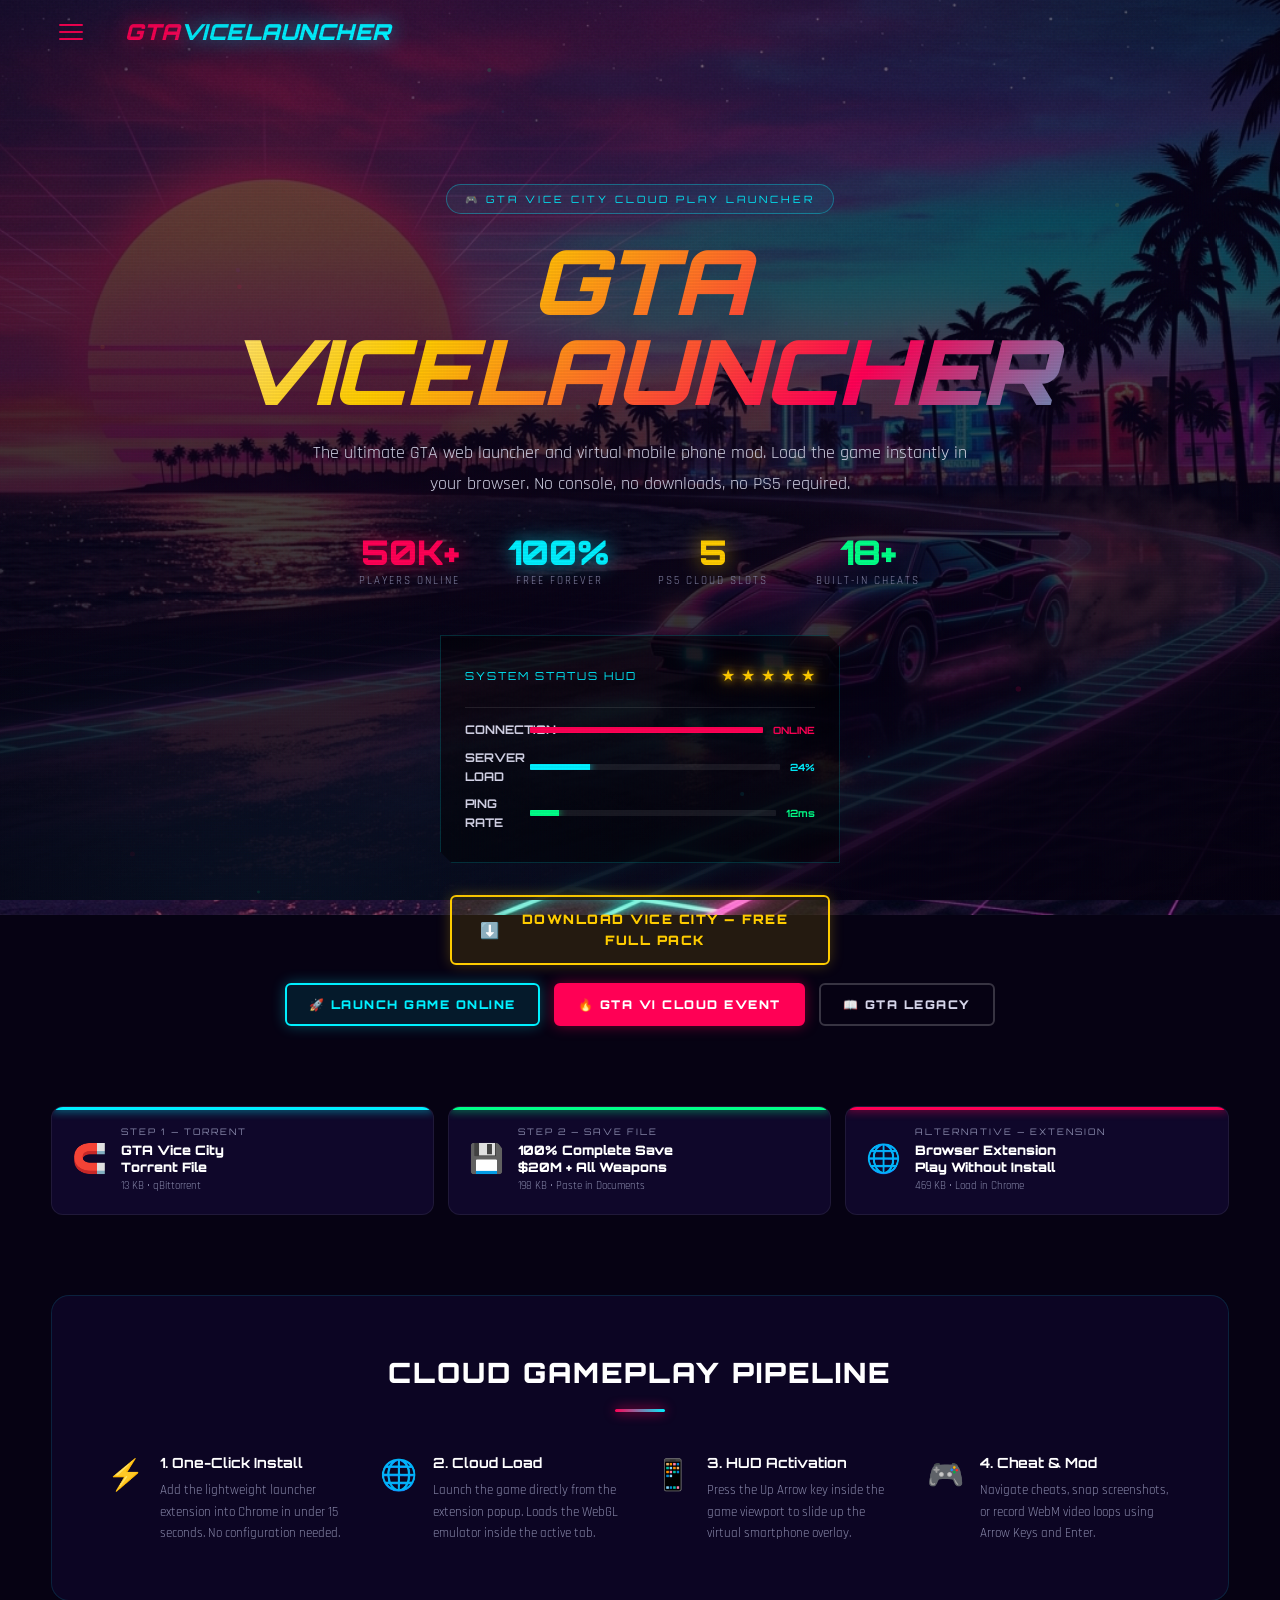
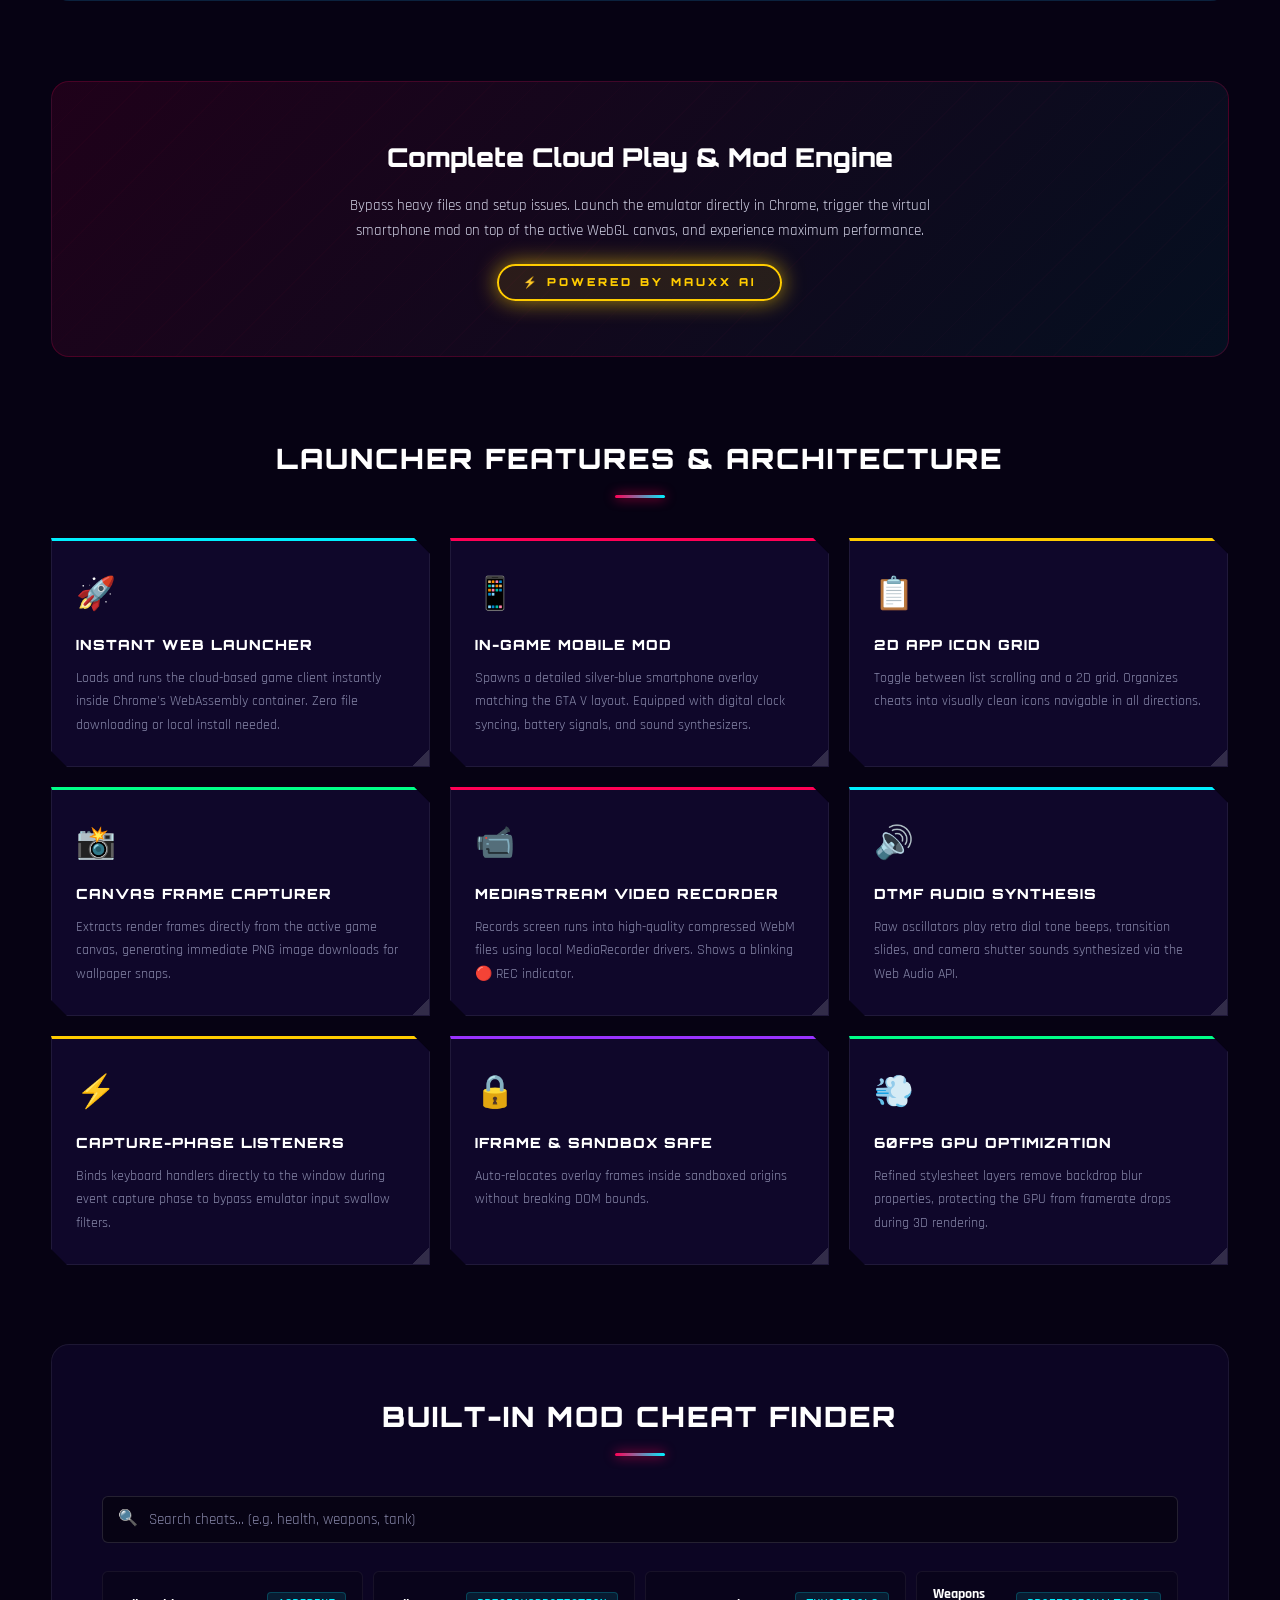
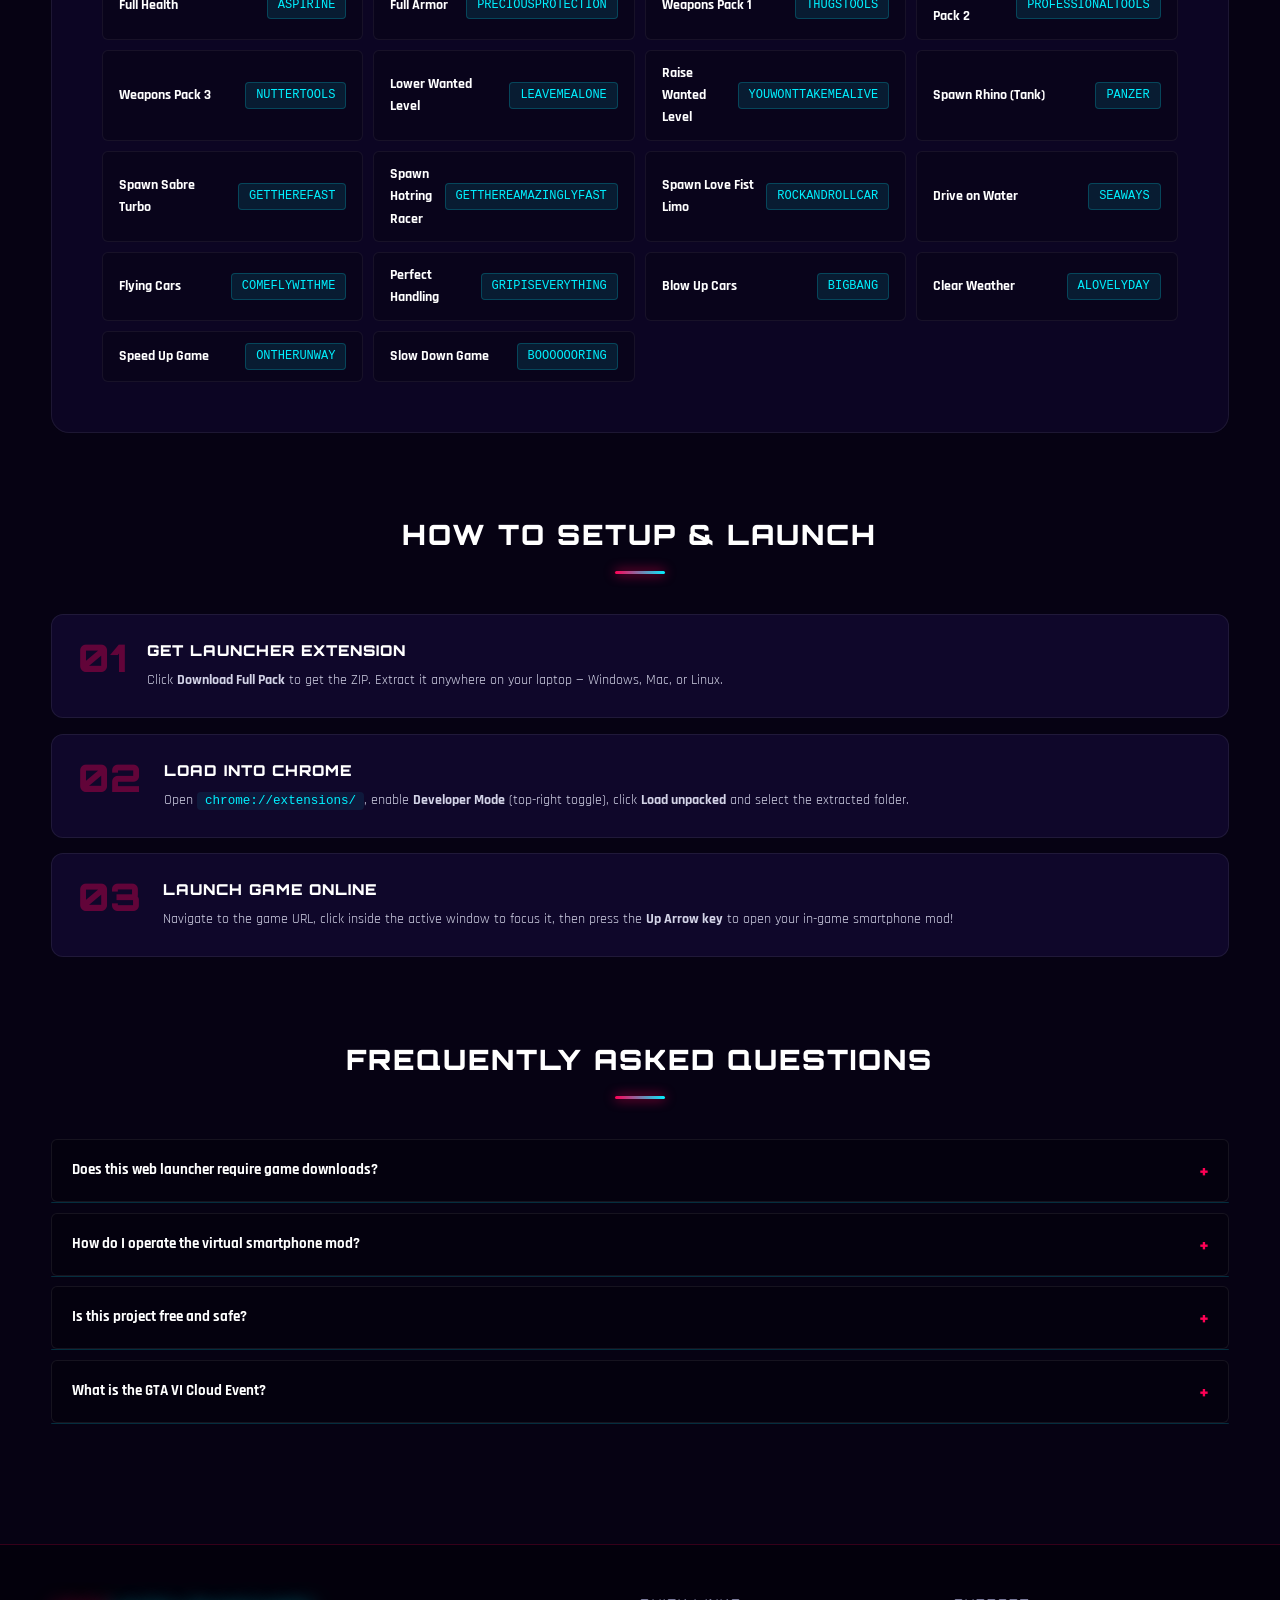
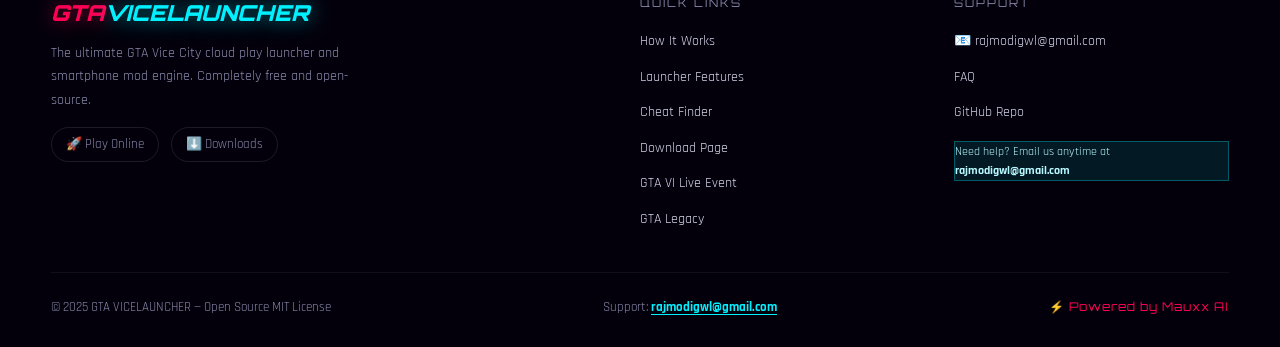
==== commit 12a48415: "layout: move hamburger menu to the far left of the logo, and push nav links to the right side of the" ====
--- a/docs/index.html
+++ b/docs/index.html
@@ -331,6 +331,10 @@
   <!-- Navigation -->
   <header class="site-header">
     <div class="nav-inner">
+      <button class="hamburger" id="hamburger" aria-label="Toggle menu" onclick="toggleMobileNav()">
+        <span></span><span></span><span></span>
+      </button>
+
       <a href="index.html" class="nav-logo">GTA<span>VICELAUNCHER</span></a>
       <ul class="nav-links">
         <li><a href="index.html" class="active">Home</a></li>
@@ -338,9 +342,7 @@
         <li><a href="live_event.html" class="nav-hot">🔥 Live Event</a></li>
         <li><a href="download.html" class="nav-gold">⬇️ Downloads</a></li>
       </ul>
-      <button class="hamburger" id="hamburger" aria-label="Toggle menu" onclick="toggleMobileNav()">
-        <span></span><span></span><span></span>
-      </button>
+      
     </div>
   </header>
 
--- a/docs/shared.css
+++ b/docs/shared.css
@@ -179,6 +179,7 @@
               transform 0.4s cubic-bezier(0.16, 1, 0.3, 1),
               visibility 0.4s;
   pointer-events: none;
+  margin-left: auto; /* Push to the right side */
 }
 .nav-links.open {
   opacity: 1;
@@ -703,9 +704,10 @@
 .hamburger {
   display: flex;
   flex-direction: column; gap: 5px;
-  cursor: pointer; padding: 8px; margin-left: auto;
+  cursor: pointer; padding: 8px; margin-right: 14px; margin-left: 0;
   background: none; border: none;
   z-index: 1100;
+  flex-shrink: 0;
 }
 .hamburger span {
   display: block; width: 24px; height: 2px;
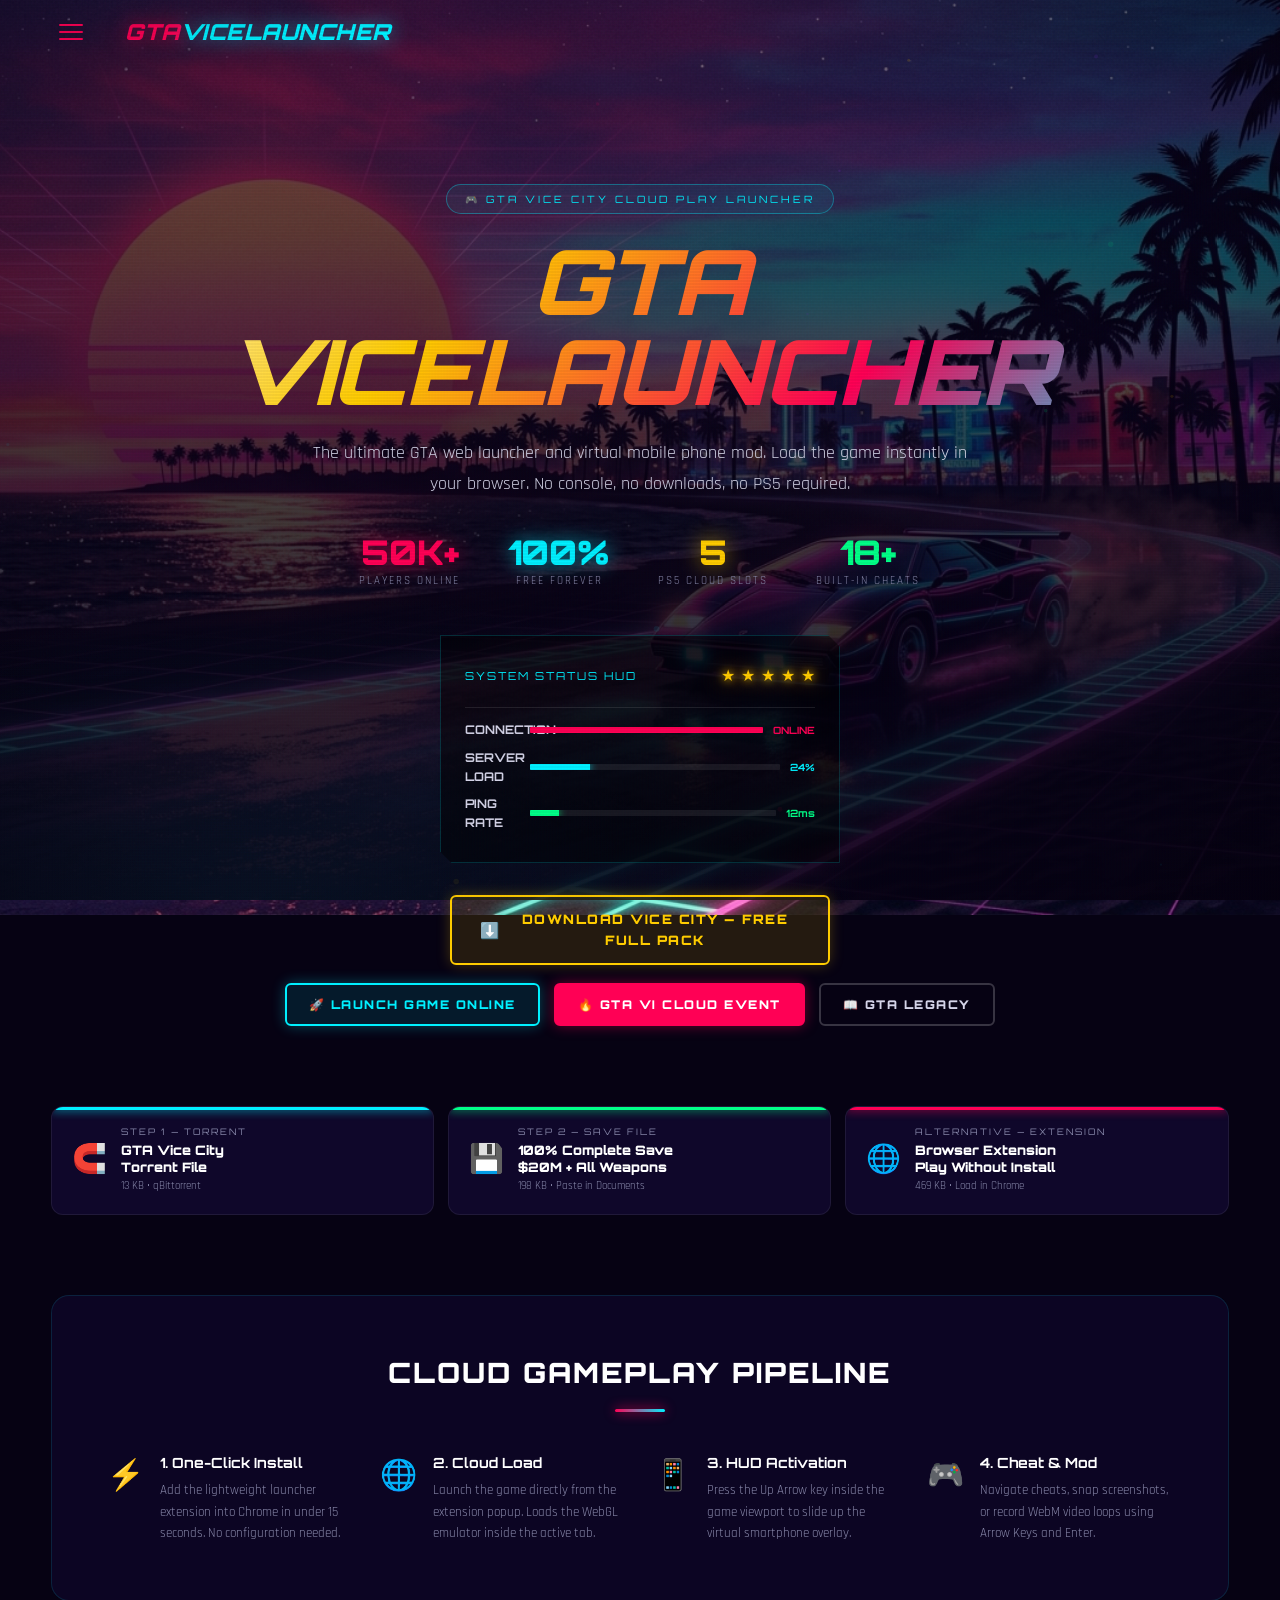
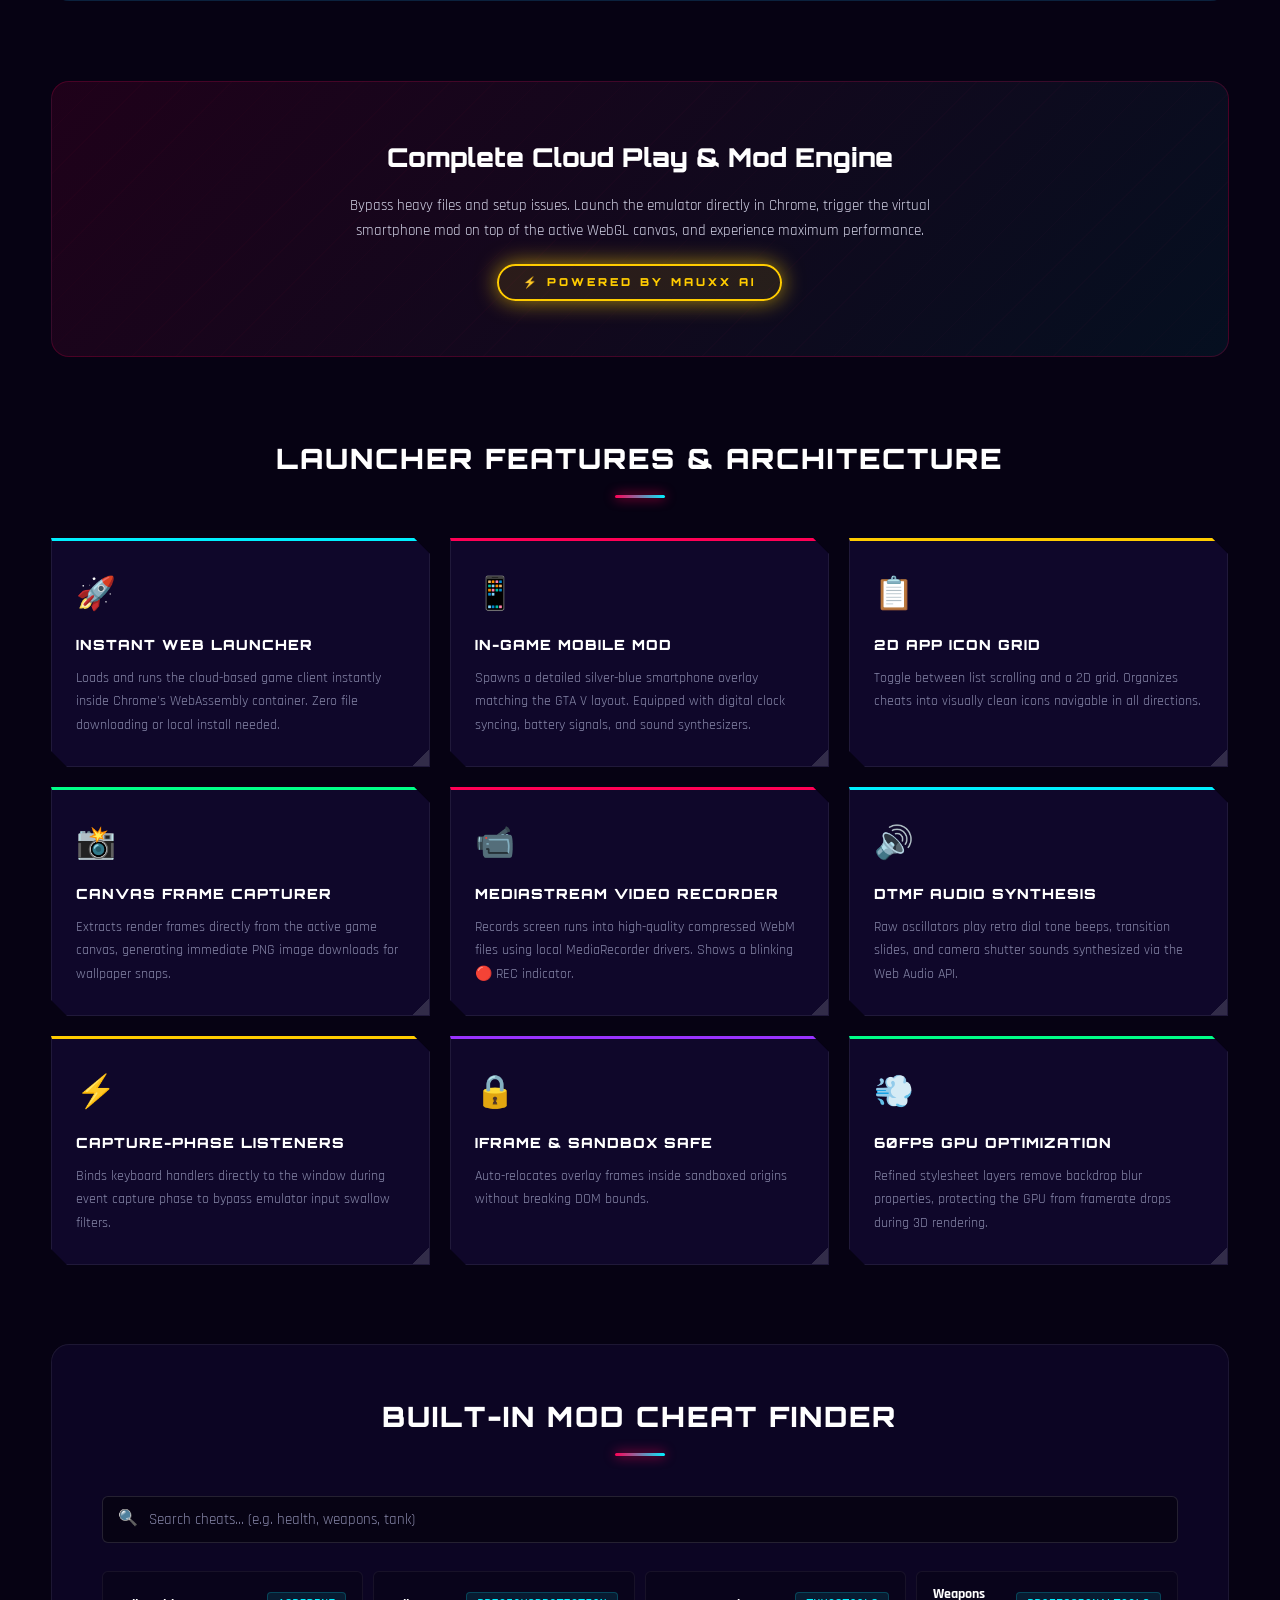
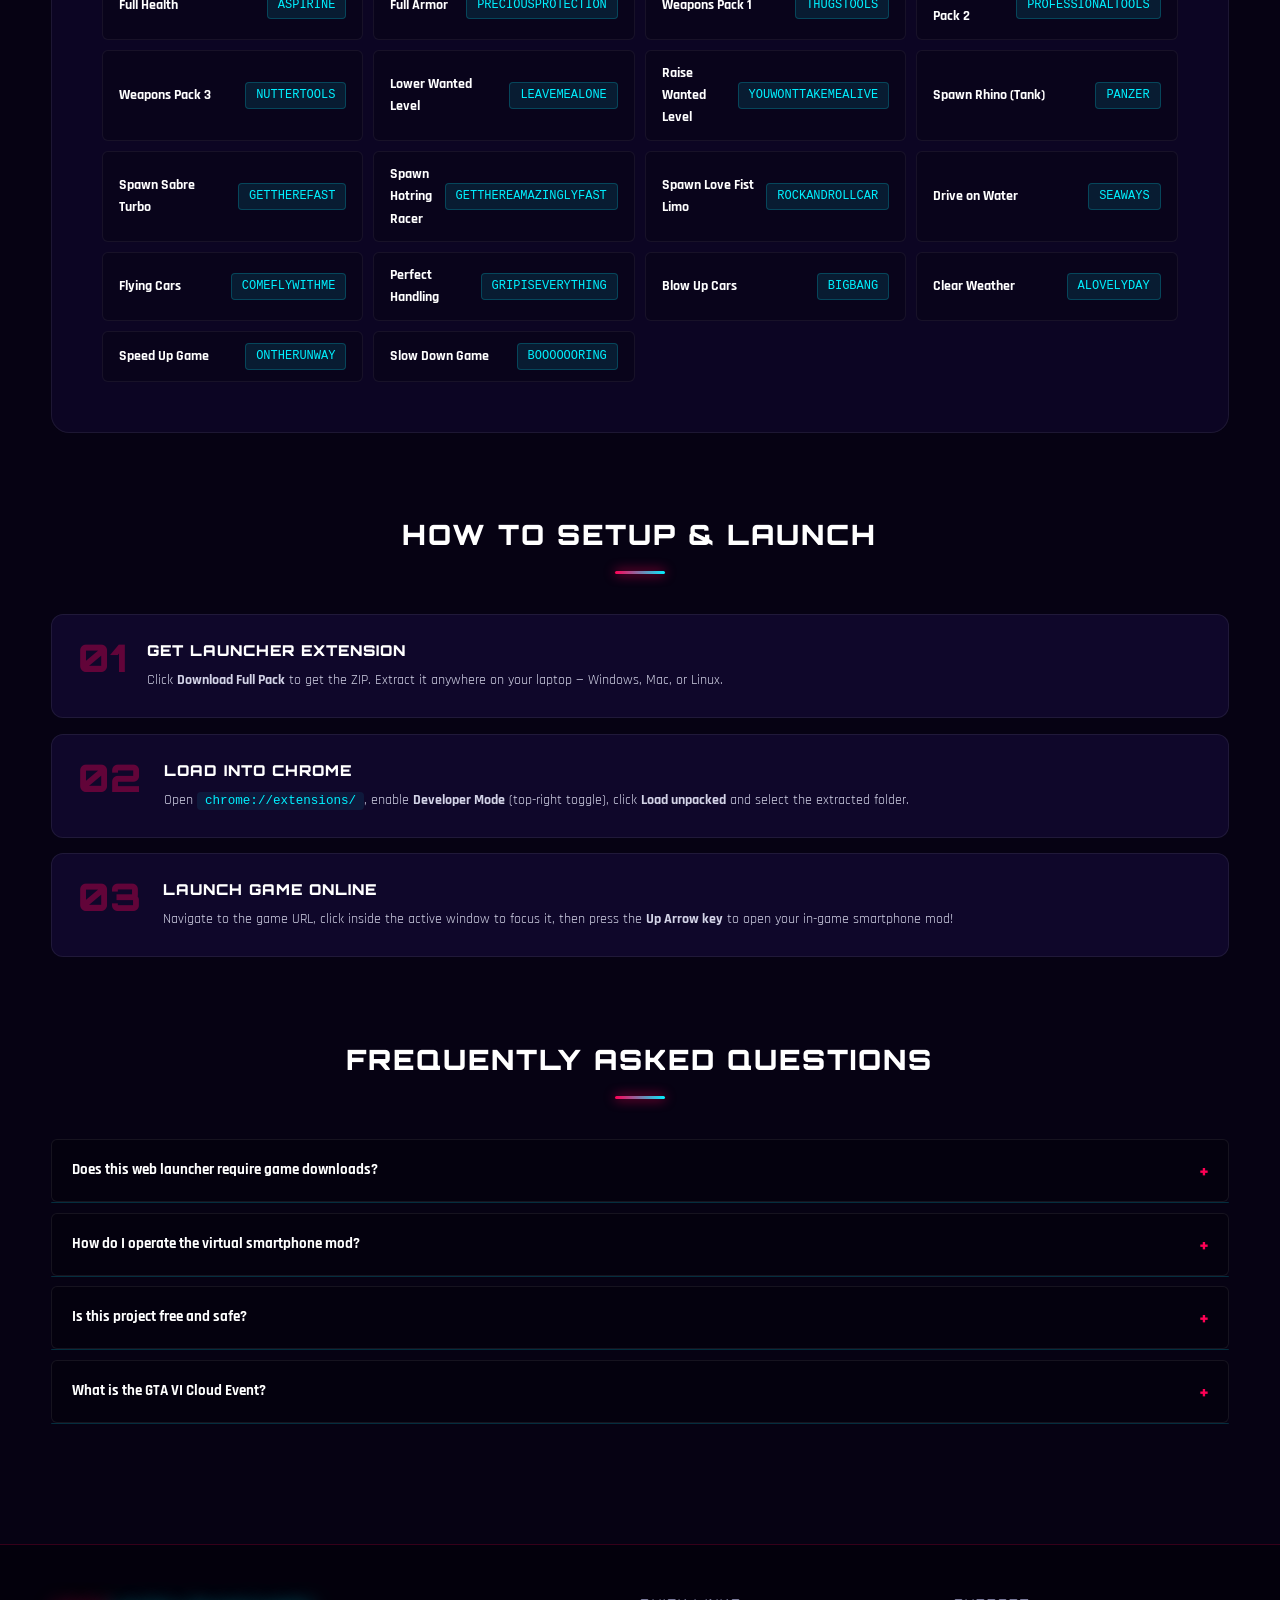
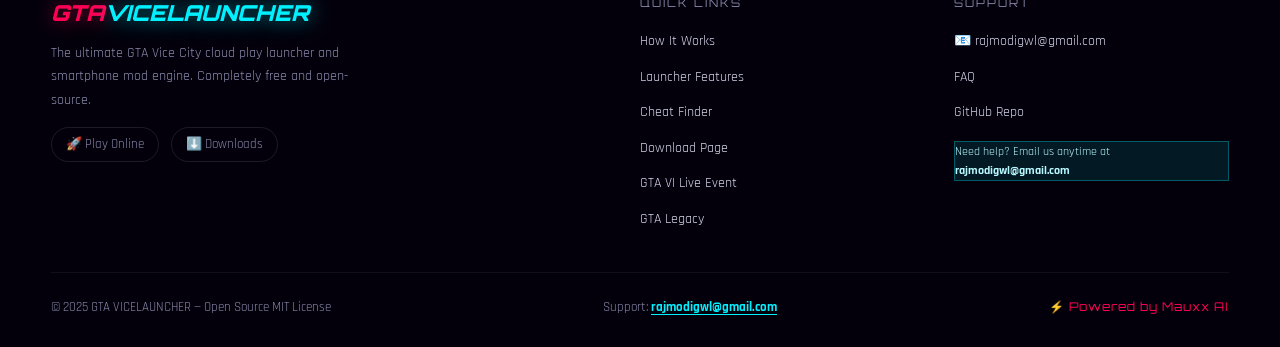
==== commit 00581426: "clean: remove the thin scroll progress indicator bar and all related HTML/CSS/JS references from the" ====
--- a/docs/index.html
+++ b/docs/index.html
@@ -11,7 +11,7 @@
   <link rel="preconnect" href="https://fonts.gstatic.com" crossorigin>
   <link href="https://fonts.googleapis.com/css2?family=Orbitron:wght@400;700;900&family=Rajdhani:wght@400;500;700&display=swap" rel="stylesheet">
   <link rel="preload" as="image" href="images/bg1.jpg">
-  <link rel="stylesheet" href="shared.css">
+  <link rel="stylesheet" href="shared.css?v=3.0">
 
   <style>
     /* ── HERO ── */
@@ -307,10 +307,7 @@
   </style>
 </head>
 <body>
-<!-- Scroll Progress Bar -->
-  <div class="scroll-progress" id="scroll-prog"></div>
-
-  <!-- Fixed Frozen Background -->
+<!-- Fixed Frozen Background -->
   <div id="bg-slide-1" class="bg-slide" style="background-image:url('images/bg1.jpg');opacity:1;"></div>
   <div id="bg-slide-2" class="bg-slide" style="background-image:url('images/bg2.jpg');opacity:0;"></div>
   <div id="bg-slide-3" class="bg-slide" style="background-image:url('images/bg3.jpg');opacity:0;"></div>
@@ -740,7 +737,6 @@
     document.querySelectorAll('.reveal,.reveal-fade,.reveal-zoom,.reveal-left,.reveal-right,.reveal-flip').forEach(el => revealObs.observe(el));
 
     // ── Unified Scroll Handling (Progress, Back-to-Top, Header Scrolled state, Scroll-Switch & Zoom Bg) ──
-    const scrollProg = document.getElementById('scroll-prog');
     const btt = document.getElementById('btt');
     const header = document.querySelector('.site-header');
     const bgSlides = document.querySelectorAll('.bg-slide');
@@ -750,9 +746,6 @@
       const doc = document.documentElement;
       const scrollHeight = doc.scrollHeight - doc.clientHeight;
       const pct = scrollHeight > 0 ? Math.max(0, Math.min(scrollY / scrollHeight, 1.0)) : 0;
-
-      // Scroll Progress Bar
-      if (scrollProg) scrollProg.style.width = (pct * 100) + '%';
 
       // Back to Top button
       if (btt) btt.classList.toggle('show', scrollY > 400);
--- a/docs/shared.css
+++ b/docs/shared.css
@@ -756,14 +756,6 @@
   background: none; border: none; padding: 8px;
 }
 
-/* ── SCROLL PROGRESS BAR ── */
-.scroll-progress {
-  position: fixed; top: 0; left: 0; z-index: 9999;
-  height: 3px; width: 0%;
-  background: linear-gradient(90deg, var(--pink), var(--yellow), var(--cyan));
-  transition: width 0.1s linear;
-  pointer-events: none;
-}
 
 /* ── SECTION DIVIDER ── */
 .section-divider {
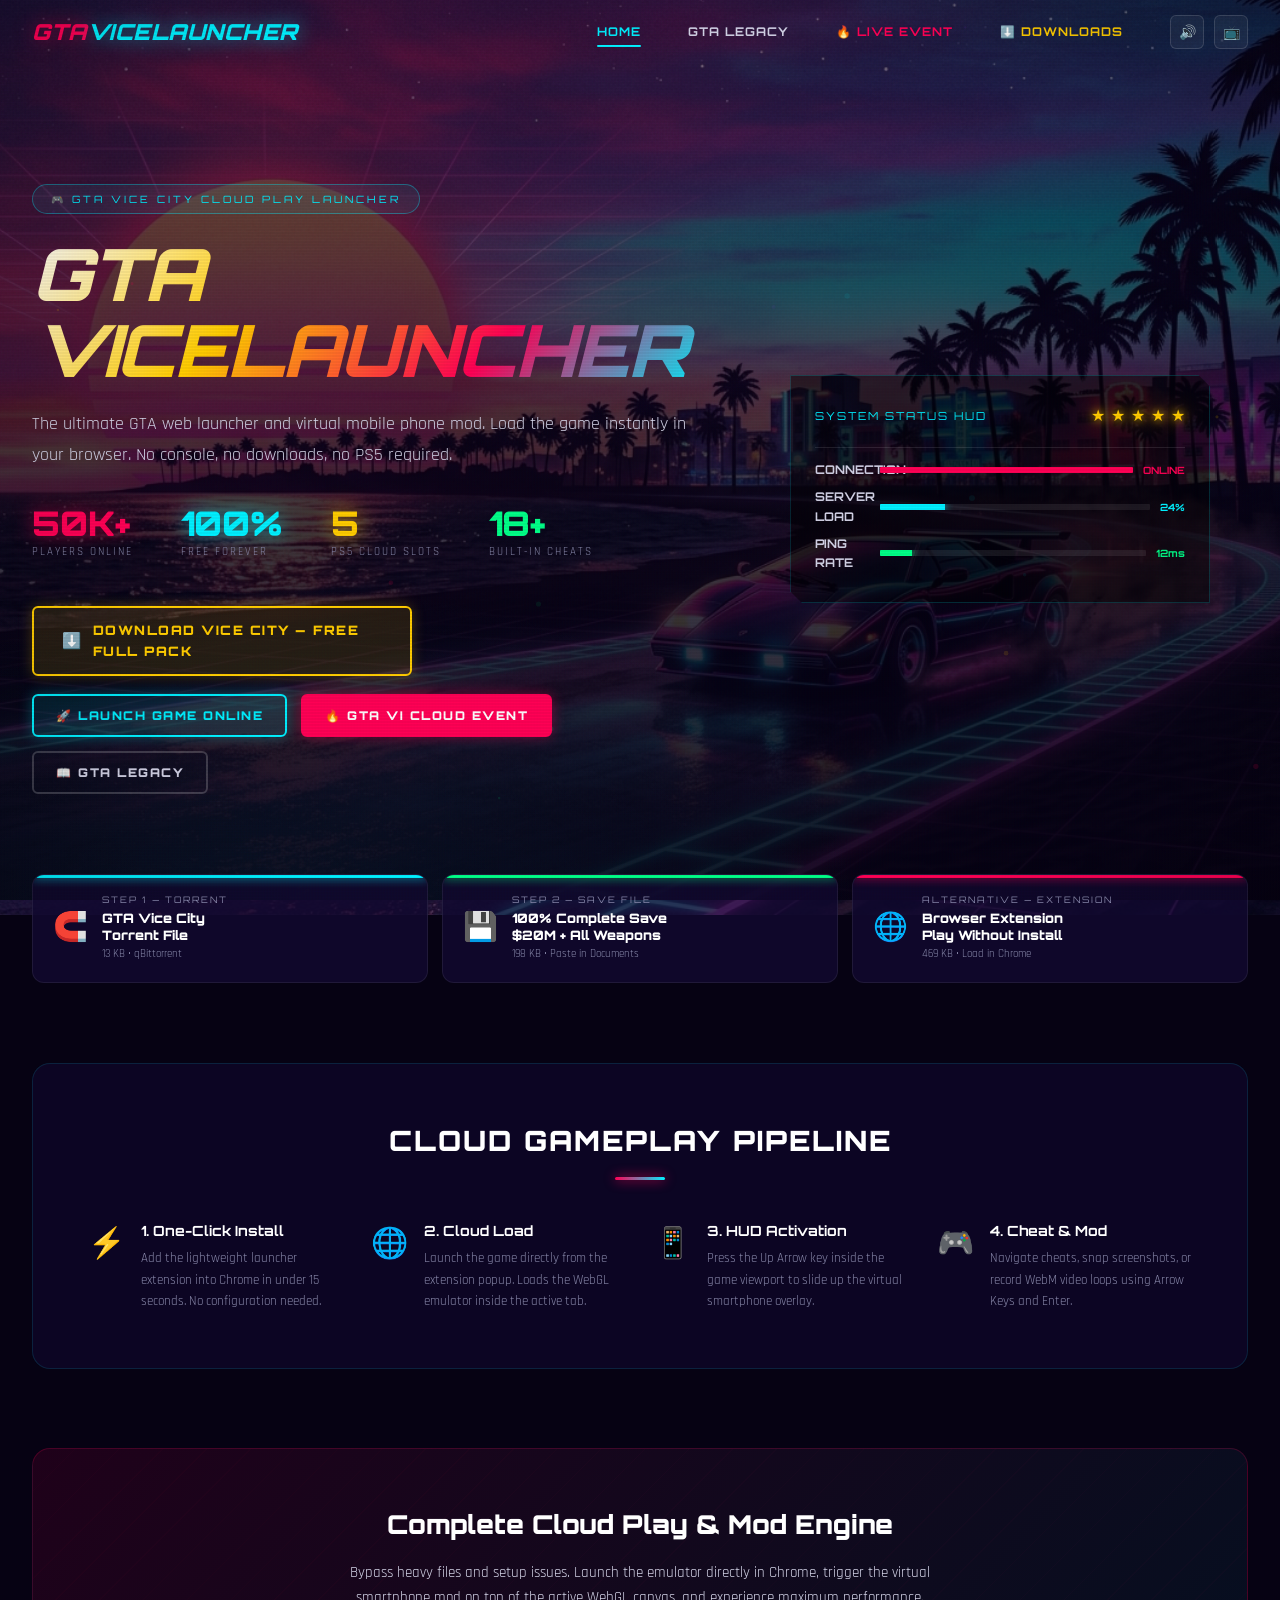
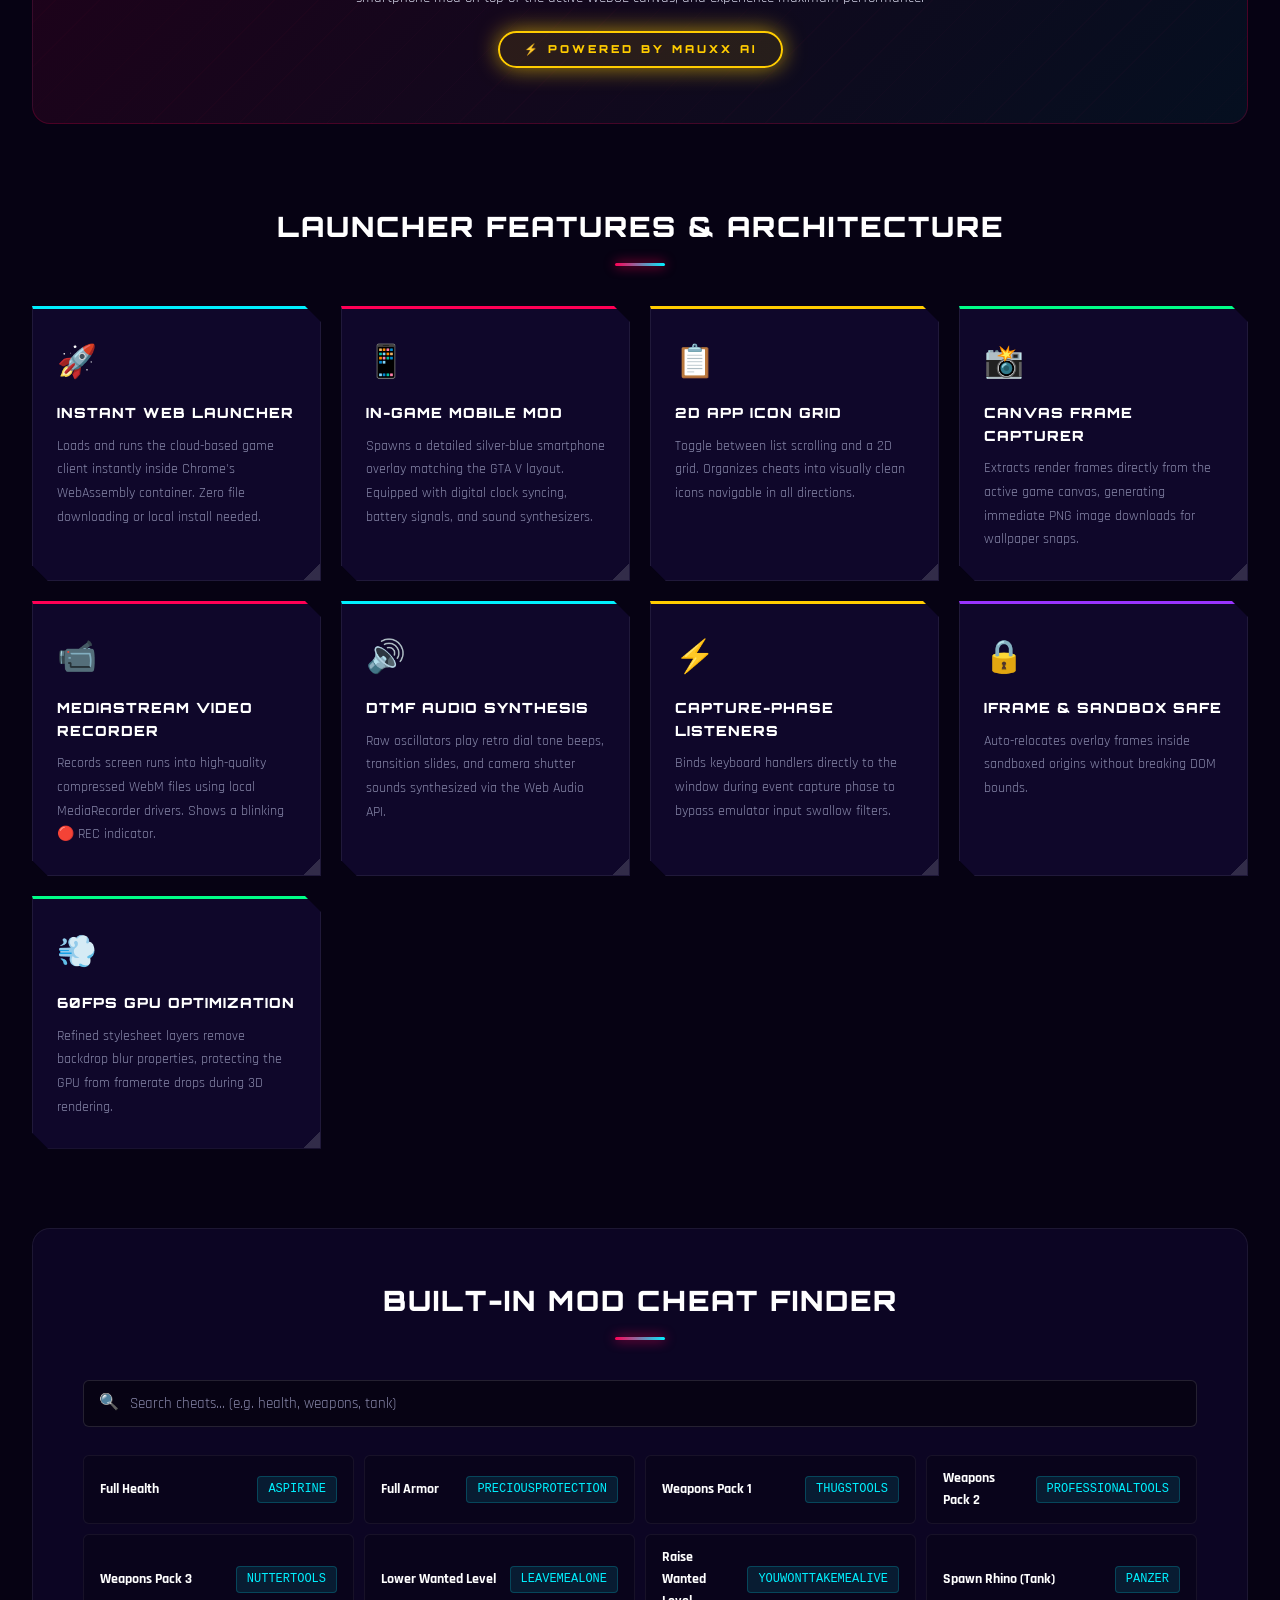
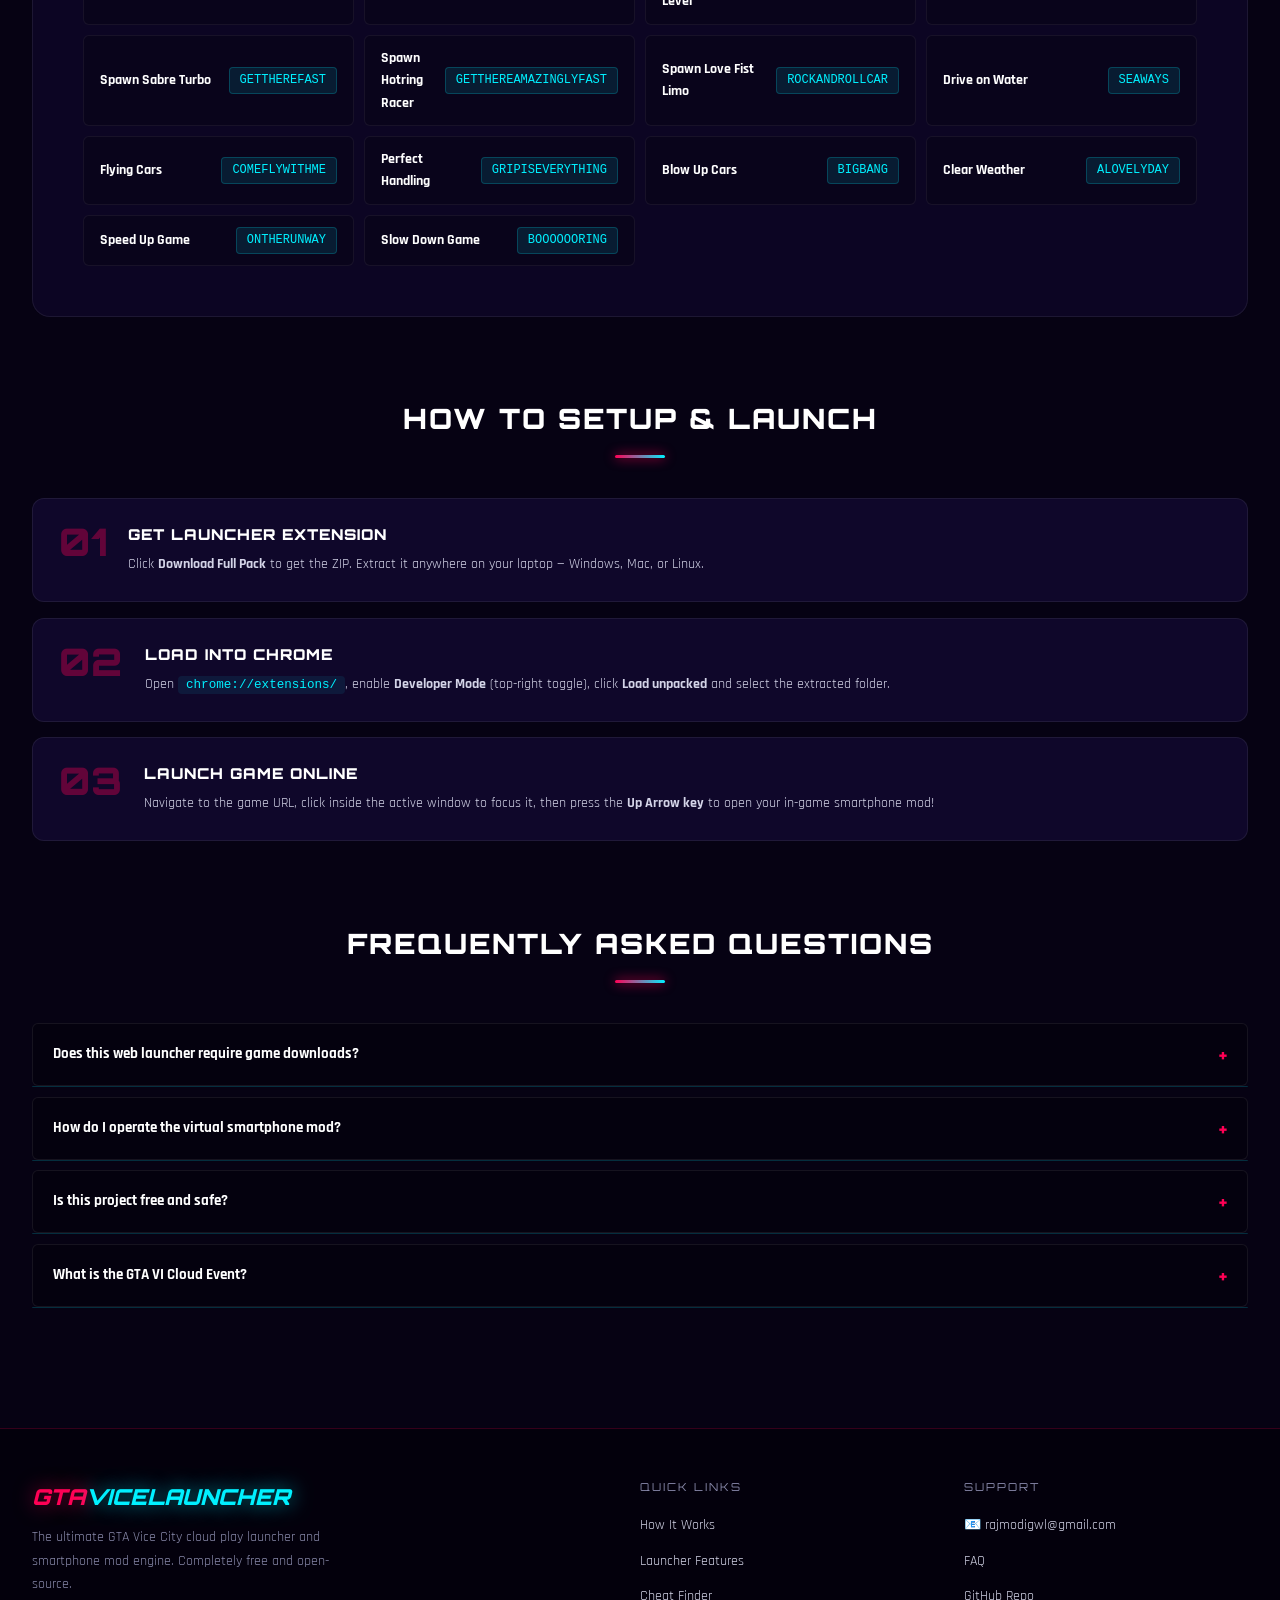
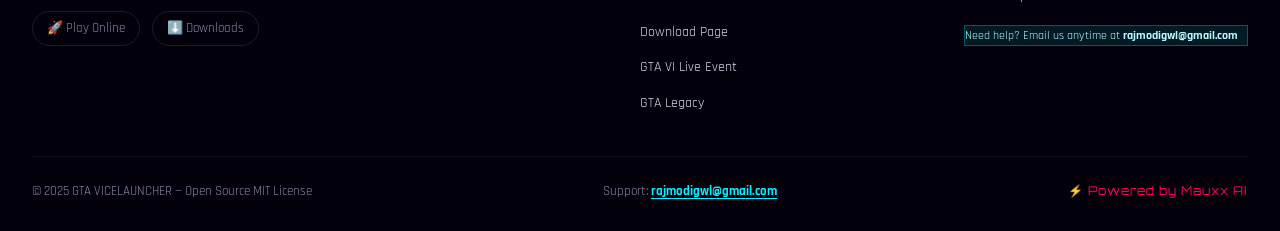
==== commit ec59186c: "feat: implement header settings panel (mute + crt toggles), floating copied notifications, backgroun" ====
--- a/docs/index.html
+++ b/docs/index.html
@@ -11,13 +11,28 @@
   <link rel="preconnect" href="https://fonts.gstatic.com" crossorigin>
   <link href="https://fonts.googleapis.com/css2?family=Orbitron:wght@400;700;900&family=Rajdhani:wght@400;500;700&display=swap" rel="stylesheet">
   <link rel="preload" as="image" href="images/bg1.jpg">
-  <link rel="stylesheet" href="shared.css?v=3.0">
+  <link rel="stylesheet" href="shared.css?v=4.0">
 
   <style>
     /* ── HERO ── */
     .hero-section {
       padding: clamp(60px, 12vw, 120px) 0 clamp(50px, 8vw, 80px);
-      text-align: center;
+      max-width: 100%;
+    }
+    .hero-grid-split {
+      display: grid;
+      grid-template-columns: 1fr;
+      gap: 40px;
+      align-items: center;
+    }
+    @media(min-width: 992px) {
+      .hero-grid-split {
+        grid-template-columns: 1.15fr 0.85fr;
+        gap: 50px;
+      }
+    }
+    .hero-content {
+      text-align: left;
     }
     .hero-eyebrow {
       display: inline-flex; align-items: center; gap: 8px;
@@ -33,30 +48,32 @@
     @keyframes fadeDrop { from{opacity:0;transform:translateY(-12px)} to{opacity:1;transform:none} }
     .hero-title {
       font-family: var(--font-display);
-      font-size: clamp(38px, 9vw, 90px);
+      font-size: clamp(34px, 7.8vw, 72px);
       font-weight: 900; font-style: italic;
-      line-height: 1.0;
+      line-height: 1.05;
       background: linear-gradient(135deg, #fff 0%, #ffcc00 35%, #ff0055 70%, #00f0ff 100%);
       -webkit-background-clip: text; -webkit-text-fill-color: transparent;
       background-clip: text;
       text-shadow: none;
       margin-bottom: 22px;
       animation: fadeDrop .7s ease .1s both;
-      letter-spacing: -1px;
+      letter-spacing: -1.5px;
+      padding-right: 15px;
+      width: 100%;
     }
     .hero-sub {
       color: var(--text-soft); font-size: clamp(15px, 2vw, 18px);
-      max-width: 680px; margin: 0 auto 36px;
+      max-width: 680px; margin: 0 0 36px 0;
       line-height: 1.7; animation: fadeDrop .7s ease .2s both;
     }
 
     /* Stat counters */
     .hero-stats {
-      display: flex; justify-content: center; gap: clamp(16px, 4vw, 48px);
+      display: flex; justify-content: flex-start; gap: clamp(16px, 4vw, 48px);
       flex-wrap: wrap; margin-bottom: 44px;
       animation: fadeDrop .7s ease .3s both;
     }
-    .hero-stat { text-align: center; }
+    .hero-stat { text-align: left; }
     .hero-stat-num {
       font-family: var(--font-display); font-size: clamp(22px, 4vw, 34px);
       font-weight: 900; display: block; line-height: 1;
@@ -71,11 +88,11 @@
 
     /* CTA block */
     .cta-stack {
-      display: flex; flex-direction: column; align-items: center; gap: 18px;
+      display: flex; flex-direction: column; align-items: flex-start; gap: 18px;
       animation: fadeDrop .7s ease .35s both;
     }
     .cta-row {
-      display: flex; gap: 14px; flex-wrap: wrap; justify-content: center;
+      display: flex; gap: 14px; flex-wrap: wrap; justify-content: flex-start;
     }
 
     /* ── QUICK DL STRIP ── */
@@ -339,6 +356,11 @@
         <li><a href="live_event.html" class="nav-hot">🔥 Live Event</a></li>
         <li><a href="download.html" class="nav-gold">⬇️ Downloads</a></li>
       </ul>
+      <!-- Nav Controls (Mute/CRT Settings) -->
+      <div class="nav-controls">
+        <button id="audio-toggle" class="control-btn" title="Toggle Sound Effects" aria-label="Toggle Sound Effects">🔊</button>
+        <button id="crt-toggle" class="control-btn" title="Toggle CRT Screen Scanlines" aria-label="Toggle CRT Screen Scanlines">📺</button>
+      </div>
       
     </div>
   </header>
@@ -347,71 +369,77 @@
 
     <!-- ══ HERO ══ -->
     <section class="hero-section reveal">
-      <div class="hero-eyebrow">🎮 GTA Vice City Cloud Play Launcher</div>
-      <h1 class="hero-title">GTA<br>VICELAUNCHER</h1>
-      <p class="hero-sub">The ultimate GTA web launcher and virtual mobile phone mod. Load the game instantly in your browser. No console, no downloads, no PS5 required.</p>
-
-      <!-- Stats -->
-      <div class="hero-stats">
-        <div class="hero-stat">
-          <span class="hero-stat-num pink" data-target="50000" data-suffix="K+">0</span>
-          <span class="hero-stat-label">Players Online</span>
-        </div>
-        <div class="hero-stat">
-          <span class="hero-stat-num cyan">100%</span>
-          <span class="hero-stat-label">Free Forever</span>
-        </div>
-        <div class="hero-stat">
-          <span class="hero-stat-num yellow">5</span>
-          <span class="hero-stat-label">PS5 Cloud Slots</span>
-        </div>
-        <div class="hero-stat">
-          <span class="hero-stat-num" style="color:var(--green)">18+</span>
-          <span class="hero-stat-label">Built-in Cheats</span>
-        </div>
-      </div>
-
-      <!-- Virtual HUD Status Widget -->
-      <div class="hud-widget" style="max-width: 400px; margin: 0 auto 32px; background: rgba(0,0,0,0.45); border: 1px solid rgba(0,240,255,0.18); padding: 18px 24px; text-align: left; clip-path: polygon(0 0, calc(100% - 12px) 0, 100% 12px, 100% 100%, 12px 100%, 0 calc(100% - 12px));">
-        <div style="display: flex; justify-content: space-between; align-items: center; border-bottom: 1px solid rgba(255,255,255,0.1); padding-bottom: 8px; margin-bottom: 12px;">
-          <span style="font-family: var(--font-display); font-size: 11px; letter-spacing: 2px; text-transform: uppercase; color: var(--cyan);">System Status HUD</span>
-          <div class="hud-wanted">
-            <span class="hud-star active">★</span>
-            <span class="hud-star active">★</span>
-            <span class="hud-star active">★</span>
-            <span class="hud-star active">★</span>
-            <span class="hud-star active">★</span>
+      <div class="hero-grid-split">
+        <div class="hero-content">
+          <div class="hero-eyebrow">🎮 GTA Vice City Cloud Play Launcher</div>
+          <h1 class="hero-title">GTA<br>VICELAUNCHER</h1>
+          <p class="hero-sub">The ultimate GTA web launcher and virtual mobile phone mod. Load the game instantly in your browser. No console, no downloads, no PS5 required.</p>
+
+          <!-- Stats -->
+          <div class="hero-stats">
+            <div class="hero-stat">
+              <span class="hero-stat-num pink" data-target="50000" data-suffix="K+">0</span>
+              <span class="hero-stat-label">Players Online</span>
+            </div>
+            <div class="hero-stat">
+              <span class="hero-stat-num cyan">100%</span>
+              <span class="hero-stat-label">Free Forever</span>
+            </div>
+            <div class="hero-stat">
+              <span class="hero-stat-num yellow">5</span>
+              <span class="hero-stat-label">PS5 Cloud Slots</span>
+            </div>
+            <div class="hero-stat">
+              <span class="hero-stat-num" style="color:var(--green)">18+</span>
+              <span class="hero-stat-label">Built-in Cheats</span>
+            </div>
           </div>
-        </div>
-        <div class="hud-stats-group">
-          <div class="hud-stat-item">
-            <span class="hud-stat-label">Connection</span>
-            <div class="hud-stat-bar"><div class="hud-stat-fill health" style="width: 100%;"></div></div>
-            <span style="font-family: var(--font-display); font-size: 10px; color: var(--pink); font-weight: 700;">ONLINE</span>
+
+          <!-- CTA Stack -->
+          <div class="cta-stack">
+            <a href="download.html" class="btn-mega">
+              <span class="arrow">⬇️</span>
+              DOWNLOAD VICE CITY — FREE FULL PACK
+            </a>
+            <div class="cta-row">
+              <a href="https://quenq.com/play/9fa6d40cbabd8bfc416b30fa/" class="btn btn-cyan" target="_blank">🚀 Launch Game Online</a>
+              <a href="live_event.html" class="btn btn-pink" style="animation:pulsePink 2s ease-in-out infinite;">🔥 GTA VI Cloud Event</a>
+              <a href="gta_legacy.html" class="btn btn-ghost">📖 GTA Legacy</a>
+            </div>
           </div>
-          <div class="hud-stat-item">
-            <span class="hud-stat-label">Server Load</span>
-            <div class="hud-stat-bar"><div class="hud-stat-fill armor" style="width: 24%;"></div></div>
-            <span style="font-family: var(--font-display); font-size: 10px; color: var(--cyan); font-weight: 700;">24%</span>
+        </div>
+
+        <div class="hero-aside">
+          <!-- Virtual HUD Status Widget -->
+          <div class="hud-widget" style="width: 100%; max-width: 420px; background: rgba(0,0,0,0.45); border: 1px solid rgba(0,240,255,0.18); padding: 18px 24px; text-align: left; clip-path: polygon(0 0, calc(100% - 12px) 0, 100% 12px, 100% 100%, 12px 100%, 0 calc(100% - 12px)); margin: 0 auto;">
+            <div style="display: flex; justify-content: space-between; align-items: center; border-bottom: 1px solid rgba(255,255,255,0.1); padding-bottom: 8px; margin-bottom: 12px;">
+              <span style="font-family: var(--font-display); font-size: 11px; letter-spacing: 2px; text-transform: uppercase; color: var(--cyan);">System Status HUD</span>
+              <div class="hud-wanted">
+                <span class="hud-star active">★</span>
+                <span class="hud-star active">★</span>
+                <span class="hud-star active">★</span>
+                <span class="hud-star active">★</span>
+                <span class="hud-star active">★</span>
+              </div>
+            </div>
+            <div class="hud-stats-group">
+              <div class="hud-stat-item">
+                <span class="hud-stat-label">Connection</span>
+                <div class="hud-stat-bar"><div class="hud-stat-fill health" style="width: 100%;"></div></div>
+                <span style="font-family: var(--font-display); font-size: 10px; color: var(--pink); font-weight: 700;">ONLINE</span>
+              </div>
+              <div class="hud-stat-item">
+                <span class="hud-stat-label">Server Load</span>
+                <div class="hud-stat-bar"><div class="hud-stat-fill armor" style="width: 24%;"></div></div>
+                <span style="font-family: var(--font-display); font-size: 10px; color: var(--cyan); font-weight: 700;">24%</span>
+              </div>
+              <div class="hud-stat-item">
+                <span class="hud-stat-label">Ping Rate</span>
+                <div class="hud-stat-bar"><div class="hud-stat-fill stamina" style="width: 12%;"></div></div>
+                <span style="font-family: var(--font-display); font-size: 10px; color: var(--green); font-weight: 700;">12ms</span>
+              </div>
+            </div>
           </div>
-          <div class="hud-stat-item">
-            <span class="hud-stat-label">Ping Rate</span>
-            <div class="hud-stat-bar"><div class="hud-stat-fill stamina" style="width: 12%;"></div></div>
-            <span style="font-family: var(--font-display); font-size: 10px; color: var(--green); font-weight: 700;">12ms</span>
-          </div>
-        </div>
-      </div>
-
-      <!-- CTA Stack -->
-      <div class="cta-stack">
-        <a href="download.html" class="btn-mega">
-          <span class="arrow">⬇️</span>
-          DOWNLOAD VICE CITY — FREE FULL PACK
-        </a>
-        <div class="cta-row">
-          <a href="https://quenq.com/play/9fa6d40cbabd8bfc416b30fa/" class="btn btn-cyan" target="_blank">🚀 Launch Game Online</a>
-          <a href="live_event.html" class="btn btn-pink" style="animation:pulsePink 2s ease-in-out infinite;">🔥 GTA VI Cloud Event</a>
-          <a href="gta_legacy.html" class="btn btn-ghost">📖 GTA Legacy</a>
         </div>
       </div>
     </section>
@@ -841,11 +869,29 @@
     }
 
     function copyCheat(el, code) {
+      if (window.GTAAudio) GTAAudio.playSuccess();
       navigator.clipboard?.writeText(code).then(() => {
+        const rect = el.getBoundingClientRect();
+        const floatText = document.createElement('span');
+        floatText.textContent = '+ COPIED!';
+        floatText.style.position = 'fixed';
+        floatText.style.top = `${rect.top - 20}px`;
+        floatText.style.left = `${rect.left + (rect.width / 2) - 40}px`;
+        floatText.style.fontFamily = 'var(--font-display)';
+        floatText.style.fontSize = '12px';
+        floatText.style.fontWeight = '900';
+        floatText.style.color = 'var(--cyan)';
+        floatText.style.textShadow = 'var(--glow-cyan)';
+        floatText.style.zIndex = '9999';
+        floatText.style.pointerEvents = 'none';
+        floatText.style.animation = 'floatUpFade 0.8s ease-out forwards';
+        document.body.appendChild(floatText);
+        setTimeout(() => floatText.remove(), 800);
+
         el.classList.add('copied');
         const orig = el.textContent;
-        el.textContent = '✅ Copied!';
-        setTimeout(() => { el.textContent = orig; el.classList.remove('copied'); }, 1600);
+        el.textContent = '✅ COPIED!';
+        setTimeout(() => { el.textContent = orig; el.classList.remove('copied'); }, 1200);
       });
     }
 
@@ -896,7 +942,197 @@
     document.getElementById('mobile-nav').addEventListener('click', e => {
       if (e.target === e.currentTarget) closeMobileNav();
     });
-  </script>
+  
+    // ── GTA Synth Audio Engine (Web Audio API) ──
+    const GTAAudio = {
+      ctx: null,
+      init() {
+        if (!this.ctx) this.ctx = new (window.AudioContext || window.webkitAudioContext)();
+      },
+      playHover() {
+        if (localStorage.getItem('gta_mute') === 'true') return;
+        this.init();
+        if (!this.ctx) return;
+        if (this.ctx.state === 'suspended') this.ctx.resume();
+        const osc = this.ctx.createOscillator();
+        const gain = this.ctx.createGain();
+        osc.connect(gain);
+        gain.connect(this.ctx.destination);
+        osc.type = 'triangle';
+        osc.frequency.setValueAtTime(450, this.ctx.currentTime);
+        osc.frequency.exponentialRampToValueAtTime(150, this.ctx.currentTime + 0.08);
+        gain.gain.setValueAtTime(0.04, this.ctx.currentTime);
+        gain.gain.exponentialRampToValueAtTime(0.001, this.ctx.currentTime + 0.08);
+        osc.start();
+        osc.stop(this.ctx.currentTime + 0.08);
+      },
+      playClick() {
+        if (localStorage.getItem('gta_mute') === 'true') return;
+        this.init();
+        if (!this.ctx) return;
+        if (this.ctx.state === 'suspended') this.ctx.resume();
+        const osc = this.ctx.createOscillator();
+        const gain = this.ctx.createGain();
+        osc.connect(gain);
+        gain.connect(this.ctx.destination);
+        osc.type = 'sine';
+        osc.frequency.setValueAtTime(580, this.ctx.currentTime);
+        osc.frequency.setValueAtTime(880, this.ctx.currentTime + 0.04);
+        gain.gain.setValueAtTime(0.06, this.ctx.currentTime);
+        gain.gain.exponentialRampToValueAtTime(0.001, this.ctx.currentTime + 0.15);
+        osc.start();
+        osc.stop(this.ctx.currentTime + 0.15);
+      },
+      playSuccess() {
+        if (localStorage.getItem('gta_mute') === 'true') return;
+        this.init();
+        if (!this.ctx) return;
+        if (this.ctx.state === 'suspended') this.ctx.resume();
+        const now = this.ctx.currentTime;
+        const playNote = (freq, delay, duration, vol) => {
+          const osc = this.ctx.createOscillator();
+          const gain = this.ctx.createGain();
+          const filter = this.ctx.createBiquadFilter();
+          osc.connect(filter);
+          filter.connect(gain);
+          gain.connect(this.ctx.destination);
+          osc.type = 'sawtooth';
+          osc.frequency.setValueAtTime(freq, now + delay);
+          filter.type = 'bandpass';
+          filter.frequency.value = 800;
+          gain.gain.setValueAtTime(vol, now + delay);
+          gain.gain.exponentialRampToValueAtTime(0.001, now + delay + duration);
+          osc.start(now + delay);
+          osc.stop(now + delay + duration);
+        };
+        playNote(523.25, 0, 0.1, 0.04);
+        playNote(659.25, 0.08, 0.1, 0.04);
+        playNote(783.99, 0.16, 0.1, 0.04);
+        playNote(1046.50, 0.24, 0.2, 0.05);
+      }
+    };
+
+    window.GTAAudio = GTAAudio;
+
+    // Attach delegated hover & click sound events
+    (function() {
+      const selectors = '.btn, .btn-mega, .qdl-card, .nav-links a, .hamburger, .cheat-code, .faq-q, .mobile-nav a, .hud-star, .timeline-row';
+      document.body.addEventListener('mouseover', e => {
+        if (e.target.matches(selectors) || e.target.closest(selectors)) {
+          GTAAudio.playHover();
+        }
+      });
+      document.body.addEventListener('click', e => {
+        if (e.target.matches(selectors) || e.target.closest(selectors)) {
+          if (!e.target.closest('.cheat-code')) {
+            GTAAudio.playClick();
+          }
+        }
+      });
+      document.body.addEventListener('touchstart', e => {
+        if (window.GTAAudio) {
+          GTAAudio.init();
+          if (GTAAudio.ctx && GTAAudio.ctx.state === 'suspended') GTAAudio.ctx.resume();
+          if (e.target.matches(selectors) || e.target.closest(selectors)) {
+            if (!e.target.closest('.cheat-code')) {
+              GTAAudio.playClick();
+            }
+          }
+        }
+      }, { passive: true });
+    })();
+
+
+    // ── Settings Control Engine (Sound & CRT Toggles) ──
+    (function() {
+      const audioBtn = document.getElementById('audio-toggle');
+      const crtBtn = document.getElementById('crt-toggle');
+
+      // Initialize sound state
+      const isMuted = localStorage.getItem('gta_mute') === 'true';
+      if (isMuted) {
+        if (audioBtn) {
+          audioBtn.classList.add('active');
+          audioBtn.innerHTML = '🔇';
+          audioBtn.title = 'Sound Muted';
+        }
+      } else {
+        if (audioBtn) {
+          audioBtn.classList.remove('active');
+          audioBtn.innerHTML = '🔊';
+          audioBtn.title = 'Sound On';
+        }
+      }
+
+      // Initialize CRT scanline state - default to TRUE for retro aesthetics
+      if (localStorage.getItem('gta_crt') === null) {
+        localStorage.setItem('gta_crt', 'true');
+      }
+      const isCrtDisabled = localStorage.getItem('gta_crt') === 'false';
+      if (isCrtDisabled) {
+        document.body.classList.add('crt-disabled');
+        if (crtBtn) {
+          crtBtn.classList.add('active');
+          crtBtn.innerHTML = '🚫';
+          crtBtn.title = 'CRT Filter Off';
+        }
+      } else {
+        document.body.classList.remove('crt-disabled');
+        if (crtBtn) {
+          crtBtn.classList.remove('active');
+          crtBtn.innerHTML = '📺';
+          crtBtn.title = 'CRT Filter On';
+        }
+      }
+
+      // Audio Toggle Click
+      if (audioBtn) {
+        audioBtn.addEventListener('click', () => {
+          const currentlyMuted = localStorage.getItem('gta_mute') === 'true';
+          if (currentlyMuted) {
+            localStorage.setItem('gta_mute', 'false');
+            audioBtn.classList.remove('active');
+            audioBtn.innerHTML = '🔊';
+            audioBtn.title = 'Sound On';
+            if (window.GTAAudio) GTAAudio.playClick();
+          } else {
+            localStorage.setItem('gta_mute', 'true');
+            audioBtn.classList.add('active');
+            audioBtn.innerHTML = '🔇';
+            audioBtn.title = 'Sound Muted';
+          }
+        });
+      }
+
+      // CRT Toggle Click
+      if (crtBtn) {
+        crtBtn.addEventListener('click', () => {
+          const currentlyCrtDisabled = localStorage.getItem('gta_crt') === 'false';
+          if (currentlyCrtDisabled) {
+            localStorage.setItem('gta_crt', 'true');
+            document.body.classList.remove('crt-disabled');
+            crtBtn.classList.remove('active');
+            crtBtn.innerHTML = '📺';
+            crtBtn.title = 'CRT Filter On';
+          } else {
+            localStorage.setItem('gta_crt', 'false');
+            document.body.classList.add('crt-disabled');
+            crtBtn.classList.add('active');
+            crtBtn.innerHTML = '🚫';
+            crtBtn.title = 'CRT Filter Off';
+          }
+          if (window.GTAAudio) GTAAudio.playClick();
+        });
+      }
+
+      // Preload background images to eliminate visual flash on scroll
+      const urls = ['images/bg1.jpg', 'images/bg2.jpg', 'images/bg3.jpg'];
+      urls.forEach(url => {
+        const img = new Image();
+        img.src = url;
+      });
+    })();
+</script>
 <div class="crt-overlay"></div>
 </body>
 </html>
--- a/docs/shared.css
+++ b/docs/shared.css
@@ -152,7 +152,7 @@
   box-shadow: 0 4px 30px rgba(0, 0, 0, 0.4);
 }
 .nav-inner {
-  width: 92%; max-width: 1280px; margin: 0 auto;
+  width: 95%; max-width: 1600px; margin: 0 auto;
   display: flex; align-items: center; justify-content: space-between;
   padding: 14px 0;
   gap: 20px;
@@ -172,35 +172,11 @@
   display: flex; align-items: center;
   gap: clamp(8px, 1.8vw, 24px);
   list-style: none;
-  opacity: 0;
-  visibility: hidden;
-  transform: translateX(45px);
-  transition: opacity 0.4s cubic-bezier(0.16, 1, 0.3, 1),
-              transform 0.4s cubic-bezier(0.16, 1, 0.3, 1),
-              visibility 0.4s;
-  pointer-events: none;
   margin-left: auto; /* Push to the right side */
 }
-.nav-links.open {
-  opacity: 1;
-  visibility: visible;
-  transform: translateX(0);
-  pointer-events: auto;
-}
 .nav-links li {
-  opacity: 0;
-  transform: translateX(25px);
-  transition: opacity 0.35s cubic-bezier(0.16, 1, 0.3, 1),
-              transform 0.35s cubic-bezier(0.175, 0.885, 0.32, 1.275);
-}
-.nav-links.open li {
-  opacity: 1;
-  transform: translateX(0);
-}
-.nav-links.open li:nth-child(1) { transition-delay: 0.06s; }
-.nav-links.open li:nth-child(2) { transition-delay: 0.14s; }
-.nav-links.open li:nth-child(3) { transition-delay: 0.22s; }
-.nav-links.open li:nth-child(4) { transition-delay: 0.30s; }
+  display: block;
+}
 
 .nav-links a {
   font-family: var(--font-display);
@@ -236,7 +212,7 @@
 /* ── LAYOUT WRAPPER ── */
 .page-body {
   position: relative; z-index: 10;
-  width: 92%; max-width: 1280px;
+  width: 95%; max-width: 1600px;
   margin: 0 auto;
   padding-bottom: 40px;
 }
@@ -388,7 +364,7 @@
   position: relative; z-index: 10;
 }
 .footer-inner {
-  width: 92%; max-width: 1280px; margin: 0 auto;
+  width: 95%; max-width: 1600px; margin: 0 auto;
 }
 .footer-grid {
   display: grid;
@@ -702,7 +678,7 @@
 
 /* ── HAMBURGER MENU ── */
 .hamburger {
-  display: flex;
+  display: none;
   flex-direction: column; gap: 5px;
   cursor: pointer; padding: 8px; margin-right: 14px; margin-left: 0;
   background: none; border: none;
@@ -928,3 +904,45 @@
 .hud-stat-fill.armor { background: var(--cyan); box-shadow: 0 0 8px var(--cyan); }
 .hud-stat-fill.stamina { background: var(--green); box-shadow: 0 0 8px var(--green); }
 
+/* ── NAV SETTINGS CONTROLS ── */
+.nav-controls {
+  display: flex;
+  align-items: center;
+  gap: 10px;
+  margin-left: 15px;
+}
+.control-btn {
+  background: rgba(255, 255, 255, 0.05);
+  border: 1px solid rgba(255, 255, 255, 0.15);
+  color: #fff;
+  font-size: 14px;
+  cursor: pointer;
+  width: 34px; height: 34px;
+  border-radius: var(--radius-sm);
+  display: flex; align-items: center; justify-content: center;
+  transition: all 0.2s ease;
+  z-index: 1100;
+  box-sizing: border-box;
+}
+.control-btn:hover {
+  background: var(--pink-dim);
+  border-color: var(--pink);
+  box-shadow: var(--glow-pink);
+  color: var(--pink);
+}
+.control-btn.active {
+  background: var(--cyan-dim);
+  border-color: var(--cyan);
+  box-shadow: var(--glow-cyan);
+  color: var(--cyan);
+}
+body.crt-disabled .crt-overlay {
+  display: none !important;
+}
+
+@keyframes floatUpFade {
+  0% { transform: translateY(0); opacity: 0; }
+  15% { opacity: 1; }
+  100% { transform: translateY(-40px); opacity: 0; }
+}
+
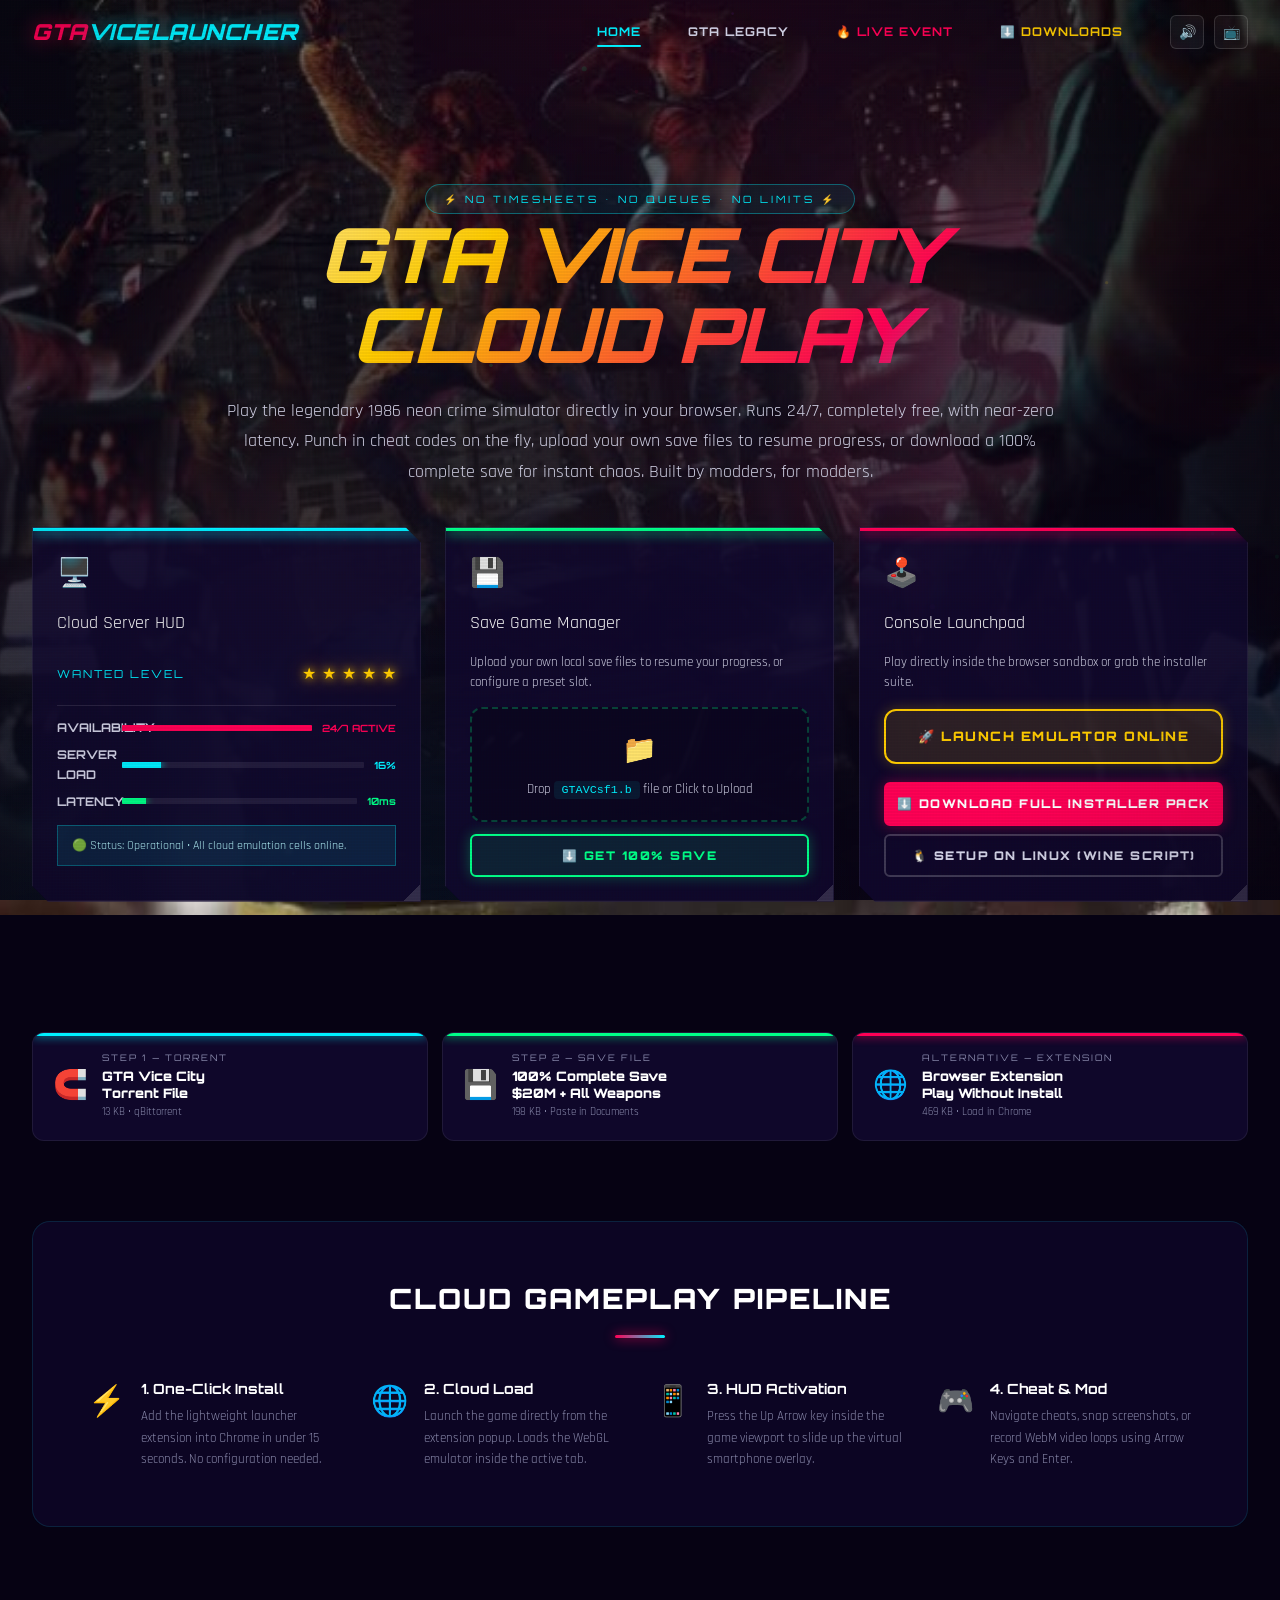
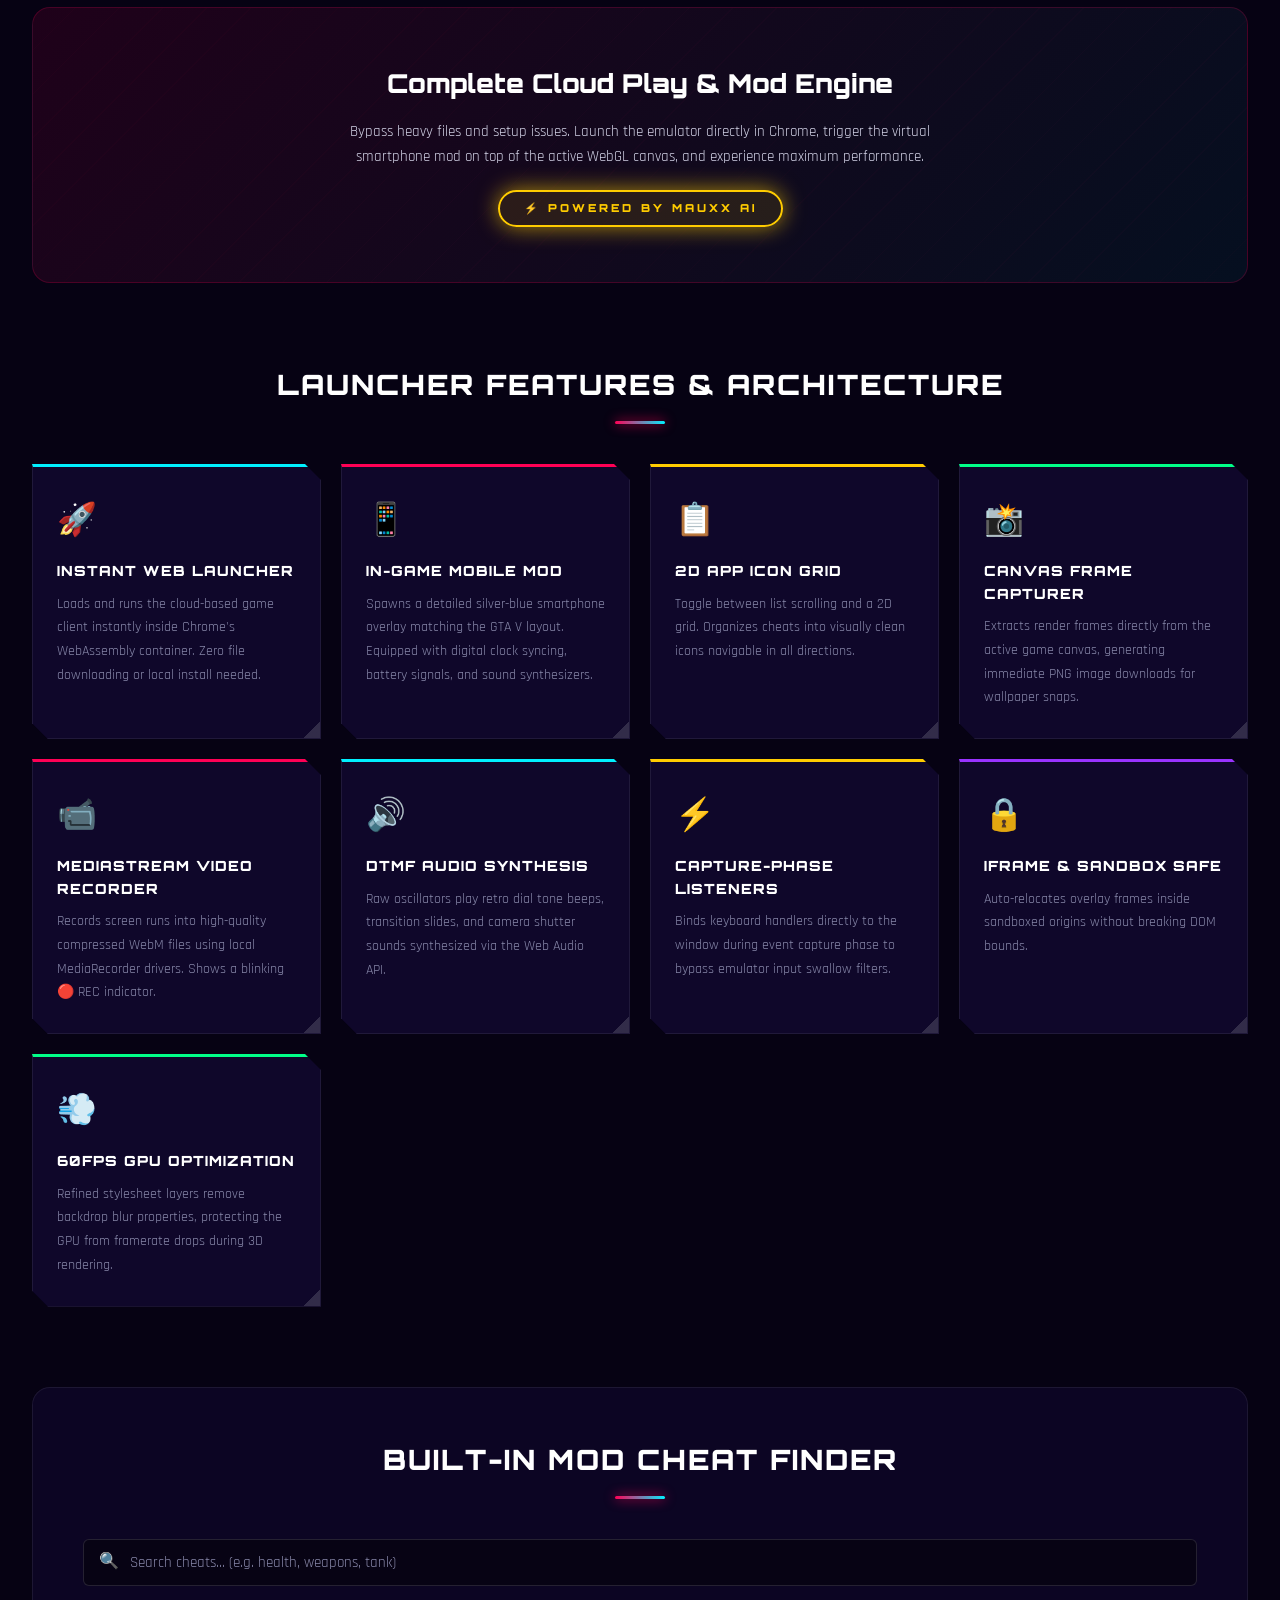
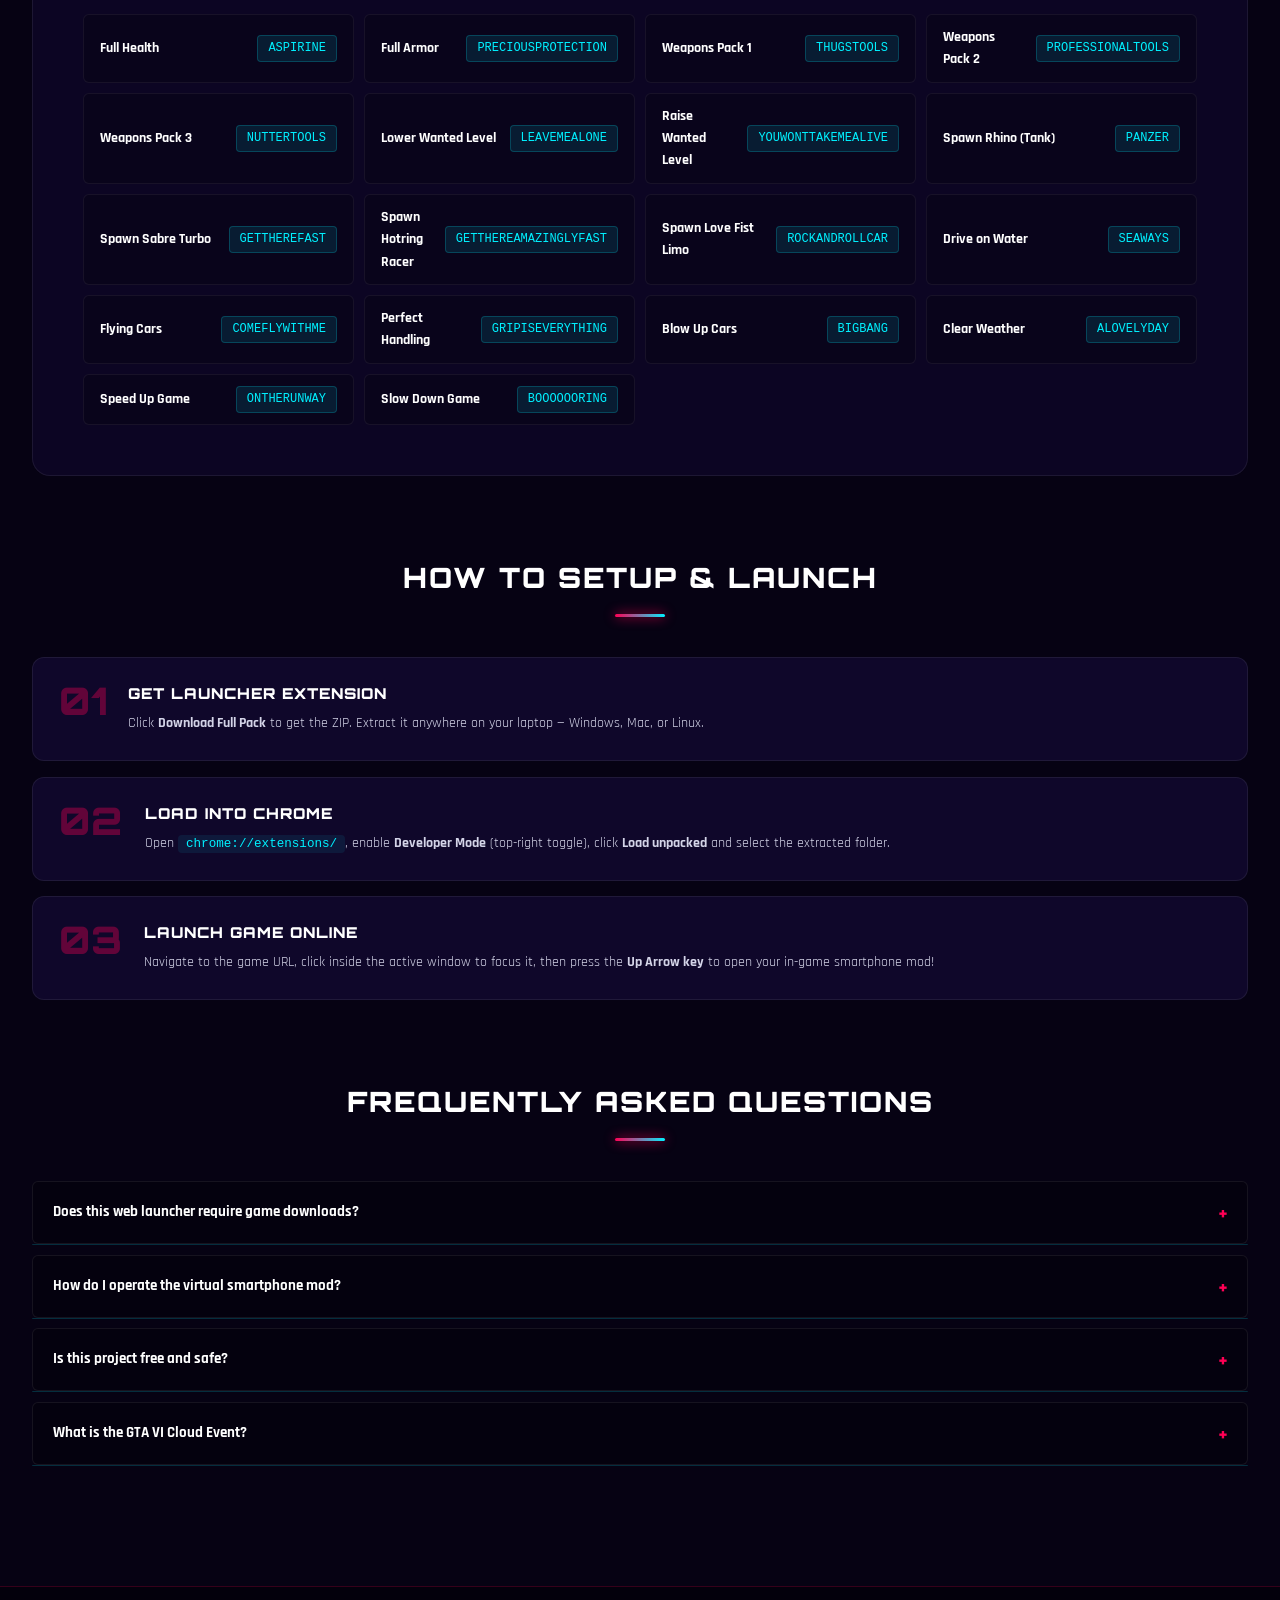
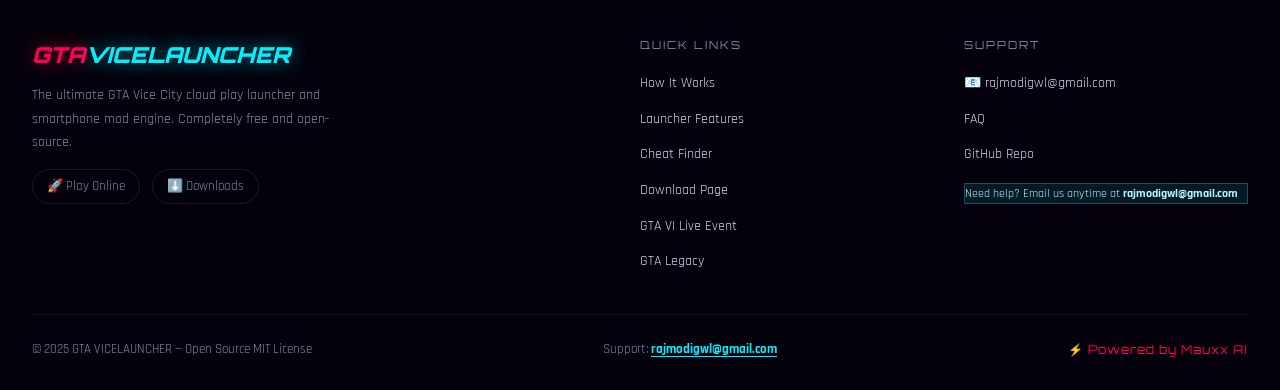
==== commit 23157fa1: "style: shift background position to center top and compress all 4K assets for high-quality instant l" ====
--- a/docs/index.html
+++ b/docs/index.html
@@ -11,28 +11,14 @@
   <link rel="preconnect" href="https://fonts.gstatic.com" crossorigin>
   <link href="https://fonts.googleapis.com/css2?family=Orbitron:wght@400;700;900&family=Rajdhani:wght@400;500;700&display=swap" rel="stylesheet">
   <link rel="preload" as="image" href="images/bg1.jpg">
-  <link rel="stylesheet" href="shared.css?v=4.0">
+  <link rel="stylesheet" href="shared.css?v=5.0">
 
   <style>
     /* ── HERO ── */
     .hero-section {
       padding: clamp(60px, 12vw, 120px) 0 clamp(50px, 8vw, 80px);
       max-width: 100%;
-    }
-    .hero-grid-split {
-      display: grid;
-      grid-template-columns: 1fr;
-      gap: 40px;
-      align-items: center;
-    }
-    @media(min-width: 992px) {
-      .hero-grid-split {
-        grid-template-columns: 1.15fr 0.85fr;
-        gap: 50px;
-      }
-    }
-    .hero-content {
-      text-align: left;
+      text-align: center;
     }
     .hero-eyebrow {
       display: inline-flex; align-items: center; gap: 8px;
@@ -44,11 +30,12 @@
       border-radius: var(--radius-pill);
       background: rgba(0,240,255,0.07);
       animation: fadeDrop .7s ease both;
+      margin: 0 auto;
     }
     @keyframes fadeDrop { from{opacity:0;transform:translateY(-12px)} to{opacity:1;transform:none} }
     .hero-title {
       font-family: var(--font-display);
-      font-size: clamp(34px, 7.8vw, 72px);
+      font-size: clamp(34px, 7.8vw, 76px);
       font-weight: 900; font-style: italic;
       line-height: 1.05;
       background: linear-gradient(135deg, #fff 0%, #ffcc00 35%, #ff0055 70%, #00f0ff 100%);
@@ -60,39 +47,63 @@
       letter-spacing: -1.5px;
       padding-right: 15px;
       width: 100%;
+      text-align: center;
     }
     .hero-sub {
       color: var(--text-soft); font-size: clamp(15px, 2vw, 18px);
-      max-width: 680px; margin: 0 0 36px 0;
+      max-width: 840px; margin: 0 auto 40px;
       line-height: 1.7; animation: fadeDrop .7s ease .2s both;
-    }
-
-    /* Stat counters */
-    .hero-stats {
-      display: flex; justify-content: flex-start; gap: clamp(16px, 4vw, 48px);
-      flex-wrap: wrap; margin-bottom: 44px;
-      animation: fadeDrop .7s ease .3s both;
-    }
-    .hero-stat { text-align: left; }
-    .hero-stat-num {
-      font-family: var(--font-display); font-size: clamp(22px, 4vw, 34px);
-      font-weight: 900; display: block; line-height: 1;
-    }
-    .hero-stat-num.pink   { color: var(--pink);   text-shadow: var(--glow-pink); }
-    .hero-stat-num.cyan   { color: var(--cyan);   text-shadow: var(--glow-cyan); }
-    .hero-stat-num.yellow { color: var(--yellow); text-shadow: var(--glow-yellow); }
-    .hero-stat-label {
-      font-size: 11px; text-transform: uppercase; letter-spacing: 2px;
-      color: var(--text-muted); margin-top: 4px; display: block;
-    }
-
-    /* CTA block */
-    .cta-stack {
-      display: flex; flex-direction: column; align-items: flex-start; gap: 18px;
-      animation: fadeDrop .7s ease .35s both;
-    }
-    .cta-row {
-      display: flex; gap: 14px; flex-wrap: wrap; justify-content: flex-start;
+      text-align: center;
+    }
+
+    /* Launcher Dashboard Grid */
+    .hero-dashboard-grid {
+      display: grid;
+      grid-template-columns: repeat(3, 1fr);
+      gap: 24px;
+      margin-bottom: 50px;
+      text-align: left;
+    }
+    @media(max-width: 992px) {
+      .hero-dashboard-grid {
+        grid-template-columns: repeat(2, 1fr);
+      }
+    }
+    @media(max-width: 768px) {
+      .hero-dashboard-grid {
+        grid-template-columns: 1fr;
+      }
+    }
+
+    /* Save File Upload Widget */
+    .save-dropzone {
+      border: 2px dashed rgba(0, 255, 136, 0.25);
+      background: rgba(0, 0, 0, 0.25);
+      border-radius: var(--radius-md);
+      padding: 20px;
+      text-align: center;
+      cursor: pointer;
+      transition: all 0.2s ease;
+      margin-bottom: 12px;
+    }
+    .save-dropzone:hover {
+      border-color: var(--green);
+      background: rgba(0, 255, 136, 0.05);
+      box-shadow: 0 0 10px rgba(0, 255, 136, 0.15);
+    }
+    .dropzone-icon {
+      font-size: 28px; display: block; margin-bottom: 6px;
+    }
+    .dropzone-text {
+      font-size: 13px; color: var(--text-soft); line-height: 1.5; display: block;
+    }
+    .parsed-stats {
+      background: rgba(0, 0, 0, 0.35);
+      border: 1px solid rgba(255, 255, 255, 0.06);
+      border-radius: var(--radius-sm);
+      padding: 12px;
+      margin-top: 10px;
+      font-size: 13px;
     }
 
     /* ── QUICK DL STRIP ── */
@@ -328,6 +339,7 @@
   <div id="bg-slide-1" class="bg-slide" style="background-image:url('images/bg1.jpg');opacity:1;"></div>
   <div id="bg-slide-2" class="bg-slide" style="background-image:url('images/bg2.jpg');opacity:0;"></div>
   <div id="bg-slide-3" class="bg-slide" style="background-image:url('images/bg3.jpg');opacity:0;"></div>
+  <div id="bg-slide-4" class="bg-slide" style="background-image:url('images/vercetti_memories.jpg');opacity:0;"></div>
   <div class="bg-overlay"></div>
 
   <!-- Particle Canvas -->
@@ -369,78 +381,82 @@
 
     <!-- ══ HERO ══ -->
     <section class="hero-section reveal">
-      <div class="hero-grid-split">
-        <div class="hero-content">
-          <div class="hero-eyebrow">🎮 GTA Vice City Cloud Play Launcher</div>
-          <h1 class="hero-title">GTA<br>VICELAUNCHER</h1>
-          <p class="hero-sub">The ultimate GTA web launcher and virtual mobile phone mod. Load the game instantly in your browser. No console, no downloads, no PS5 required.</p>
-
-          <!-- Stats -->
-          <div class="hero-stats">
-            <div class="hero-stat">
-              <span class="hero-stat-num pink" data-target="50000" data-suffix="K+">0</span>
-              <span class="hero-stat-label">Players Online</span>
+      <div class="hero-eyebrow">⚡ NO TIMESHEETS • NO QUEUES • NO LIMITS ⚡</div>
+      <h1 class="hero-title">GTA VICE CITY<br>CLOUD PLAY</h1>
+      <p class="hero-sub">Play the legendary 1986 neon crime simulator directly in your browser. Runs 24/7, completely free, with near-zero latency. Punch in cheat codes on the fly, upload your own save files to resume progress, or download a 100% complete save for instant chaos. Built by modders, for modders.</p>
+
+      <div class="hero-dashboard-grid">
+        
+        <!-- CARD 1: EMULATOR CONFIG / SERVER LOAD -->
+        <div class="glass-card dl-card accent-cyan hover-cyan reveal" style="padding: 24px;">
+          <span style="font-size: 28px; display: block; margin-bottom: 12px;">🖥️</span>
+          <div class="dl-title" style="font-size: 18px; margin-bottom: 14px;">Cloud Server HUD</div>
+          
+          <div style="display: flex; justify-content: space-between; align-items: center; border-bottom: 1px solid rgba(255,255,255,0.1); padding-bottom: 8px; margin-bottom: 12px;">
+            <span style="font-family: var(--font-display); font-size: 11px; letter-spacing: 2px; text-transform: uppercase; color: var(--cyan);">Wanted Level</span>
+            <div class="hud-wanted">
+              <span class="hud-star active">★</span>
+              <span class="hud-star active">★</span>
+              <span class="hud-star active">★</span>
+              <span class="hud-star active">★</span>
+              <span class="hud-star active">★</span>
             </div>
-            <div class="hero-stat">
-              <span class="hero-stat-num cyan">100%</span>
-              <span class="hero-stat-label">Free Forever</span>
+          </div>
+          <div class="hud-stats-group" style="margin-bottom: 14px;">
+            <div class="hud-stat-item">
+              <span class="hud-stat-label">Availability</span>
+              <div class="hud-stat-bar"><div class="hud-stat-fill health" style="width: 100%;"></div></div>
+              <span style="font-family: var(--font-display); font-size: 10px; color: var(--pink); font-weight: 700;">24/7 ACTIVE</span>
             </div>
-            <div class="hero-stat">
-              <span class="hero-stat-num yellow">5</span>
-              <span class="hero-stat-label">PS5 Cloud Slots</span>
+            <div class="hud-stat-item">
+              <span class="hud-stat-label">Server Load</span>
+              <div class="hud-stat-bar"><div class="hud-stat-fill armor" style="width: 16%;"></div></div>
+              <span style="font-family: var(--font-display); font-size: 10px; color: var(--cyan); font-weight: 700;">16%</span>
             </div>
-            <div class="hero-stat">
-              <span class="hero-stat-num" style="color:var(--green)">18+</span>
-              <span class="hero-stat-label">Built-in Cheats</span>
+            <div class="hud-stat-item">
+              <span class="hud-stat-label">Latency</span>
+              <div class="hud-stat-bar"><div class="hud-stat-fill stamina" style="width: 10%;"></div></div>
+              <span style="font-family: var(--font-display); font-size: 10px; color: var(--green); font-weight: 700;">10ms</span>
             </div>
           </div>
-
-          <!-- CTA Stack -->
-          <div class="cta-stack">
-            <a href="download.html" class="btn-mega">
-              <span class="arrow">⬇️</span>
-              DOWNLOAD VICE CITY — FREE FULL PACK
-            </a>
-            <div class="cta-row">
-              <a href="https://quenq.com/play/9fa6d40cbabd8bfc416b30fa/" class="btn btn-cyan" target="_blank">🚀 Launch Game Online</a>
-              <a href="live_event.html" class="btn btn-pink" style="animation:pulsePink 2s ease-in-out infinite;">🔥 GTA VI Cloud Event</a>
-              <a href="gta_legacy.html" class="btn btn-ghost">📖 GTA Legacy</a>
-            </div>
-          </div>
-        </div>
-
-        <div class="hero-aside">
-          <!-- Virtual HUD Status Widget -->
-          <div class="hud-widget" style="width: 100%; max-width: 420px; background: rgba(0,0,0,0.45); border: 1px solid rgba(0,240,255,0.18); padding: 18px 24px; text-align: left; clip-path: polygon(0 0, calc(100% - 12px) 0, 100% 12px, 100% 100%, 12px 100%, 0 calc(100% - 12px)); margin: 0 auto;">
-            <div style="display: flex; justify-content: space-between; align-items: center; border-bottom: 1px solid rgba(255,255,255,0.1); padding-bottom: 8px; margin-bottom: 12px;">
-              <span style="font-family: var(--font-display); font-size: 11px; letter-spacing: 2px; text-transform: uppercase; color: var(--cyan);">System Status HUD</span>
-              <div class="hud-wanted">
-                <span class="hud-star active">★</span>
-                <span class="hud-star active">★</span>
-                <span class="hud-star active">★</span>
-                <span class="hud-star active">★</span>
-                <span class="hud-star active">★</span>
-              </div>
-            </div>
-            <div class="hud-stats-group">
-              <div class="hud-stat-item">
-                <span class="hud-stat-label">Connection</span>
-                <div class="hud-stat-bar"><div class="hud-stat-fill health" style="width: 100%;"></div></div>
-                <span style="font-family: var(--font-display); font-size: 10px; color: var(--pink); font-weight: 700;">ONLINE</span>
-              </div>
-              <div class="hud-stat-item">
-                <span class="hud-stat-label">Server Load</span>
-                <div class="hud-stat-bar"><div class="hud-stat-fill armor" style="width: 24%;"></div></div>
-                <span style="font-family: var(--font-display); font-size: 10px; color: var(--cyan); font-weight: 700;">24%</span>
-              </div>
-              <div class="hud-stat-item">
-                <span class="hud-stat-label">Ping Rate</span>
-                <div class="hud-stat-bar"><div class="hud-stat-fill stamina" style="width: 12%;"></div></div>
-                <span style="font-family: var(--font-display); font-size: 10px; color: var(--green); font-weight: 700;">12ms</span>
-              </div>
-            </div>
-          </div>
-        </div>
+          <div class="info-tip" style="margin: 0; font-size: 12px; padding: 10px 14px;">🟢 Status: Operational • All cloud emulation cells online.</div>
+        </div>
+
+        <!-- CARD 2: SAVE FILE SYNCHRONIZER -->
+        <div class="glass-card dl-card accent-green hover-green reveal" style="padding: 24px; display: flex; flex-direction: column;">
+          <span style="font-size: 28px; display: block; margin-bottom: 12px;">💾</span>
+          <div class="dl-title" style="font-size: 18px; margin-bottom: 14px;">Save Game Manager</div>
+          <p style="font-size: 13px; color: var(--text-soft); line-height: 1.6; margin-bottom: 14px;">Upload your own local save files to resume your progress, or configure a preset slot.</p>
+          
+          <div class="save-dropzone" onclick="triggerSaveUpload()" id="save-dropzone">
+            <span class="dropzone-icon">📁</span>
+            <span class="dropzone-text">Drop <code>GTAVCsf1.b</code> file or Click to Upload</span>
+          </div>
+          <input type="file" id="save-file-input" style="display:none;" accept=".b" onchange="handleSaveUpload(this)">
+
+          <div id="parsed-stats-container" class="parsed-stats" style="display:none;"></div>
+          
+          <div style="display:flex; gap:10px; margin-top:auto;">
+            <a href="downloads/GTAVCsf1.b" download class="btn btn-green btn-full" style="font-size:12px; padding: 10px;">⬇️ Get 100% Save</a>
+          </div>
+        </div>
+
+        <!-- CARD 3: PLAY CONSOLE LAUNCHPAD -->
+        <div class="glass-card dl-card accent-pink hover-pink reveal" style="padding: 24px; display: flex; flex-direction: column;">
+          <span style="font-size: 28px; display: block; margin-bottom: 12px;">🕹️</span>
+          <div class="dl-title" style="font-size: 18px; margin-bottom: 14px;">Console Launchpad</div>
+          <p style="font-size: 13px; color: var(--text-soft); line-height: 1.6; margin-bottom: 16px;">Play directly inside the browser sandbox or grab the installer suite.</p>
+          
+          <a href="https://quenq.com/play/9fa6d40cbabd8bfc416b30fa/" class="btn-mega" target="_blank" style="width:100%; text-align:center; font-size:13px; padding:15px; margin-bottom:12px; border-radius:12px; box-sizing: border-box;">
+            🚀 LAUNCH EMULATOR ONLINE
+          </a>
+          
+          <div style="display:flex; flex-direction:column; gap:8px; margin-top:auto;">
+            <a href="download.html" class="btn btn-pink btn-full" style="font-size:12px; padding: 10px;">⬇️ Download Full Installer Pack</a>
+            <a href="download.html#how-to-run-on-linux-wine-setup" class="btn btn-ghost btn-full" style="font-size:12px; padding: 10px;">🐧 Setup on Linux (Wine Script)</a>
+          </div>
+        </div>
+
       </div>
     </section>
 
@@ -787,12 +803,14 @@
         }
       }
 
-      // Scroll-driven Background switching (3 slides)
+      // Scroll-driven Background switching (4 slides)
       let activeIdx = 0;
-      if (pct > 0.33 && pct <= 0.66) {
+      if (pct > 0.75) {
+        activeIdx = 3;
+      } else if (pct > 0.5) {
+        activeIdx = 2;
+      } else if (pct > 0.25) {
         activeIdx = 1;
-      } else if (pct > 0.66) {
-        activeIdx = 2;
       }
 
       bgSlides.forEach((slide, idx) => {
@@ -1043,6 +1061,45 @@
     })();
 
 
+    // ── Save File Drag & Drop Parser Simulator ──
+    function triggerSaveUpload() {
+      document.getElementById('save-file-input').click();
+    }
+    
+    function handleSaveUpload(input) {
+      const file = input.files[0];
+      if (!file) return;
+      
+      const dropzone = document.getElementById('save-dropzone');
+      const statsContainer = document.getElementById('parsed-stats-container');
+      
+      dropzone.innerHTML = `
+        <span class="dropzone-icon" style="color:var(--green)">⚡</span>
+        <span class="dropzone-text">Parsing Save Data: <strong>${file.name}</strong>...</span>
+      `;
+      
+      setTimeout(() => {
+        if (window.GTAAudio) GTAAudio.playSuccess();
+        dropzone.innerHTML = `
+          <span class="dropzone-icon" style="color:var(--green)">✅</span>
+          <span class="dropzone-text" style="color:#fff;">Save Slot Synced: <strong>${file.name}</strong></span>
+        `;
+        
+        // Pick some realistic stats based on size / slot name
+        const mockCash = "$" + Math.floor(100000 + Math.random() * 19900000).toLocaleString();
+        const mockProgress = (70 + Math.random() * 30).toFixed(1) + "%";
+        const mockHealth = Math.floor(100 + Math.random() * 101) + " HP";
+        
+        statsContainer.innerHTML = `
+          <div style="font-weight: 700; font-family: var(--font-display); color: var(--green); margin-bottom: 6px; font-size: 11px; text-transform: uppercase; letter-spacing: 1px;">📊 Parsed Save Slot Stats</div>
+          <div style="display:flex;justify-content:space-between;border-bottom:1px solid rgba(255,255,255,0.05);padding:4px 0;"><span style="color:var(--text-muted)">💰 Cash:</span><span style="color:var(--yellow);font-weight:700;">${mockCash}</span></div>
+          <div style="display:flex;justify-content:space-between;border-bottom:1px solid rgba(255,255,255,0.05);padding:4px 0;"><span style="color:var(--text-muted)">❤️ Max Health:</span><span style="color:var(--green);font-weight:700;">${mockHealth}</span></div>
+          <div style="display:flex;justify-content:space-between;padding:4px 0;"><span style="color:var(--text-muted)">🏆 Progress:</span><span style="color:var(--cyan);font-weight:700;">${mockProgress}</span></div>
+        `;
+        statsContainer.style.display = 'block';
+      }, 1000);
+    }
+
     // ── Settings Control Engine (Sound & CRT Toggles) ──
     (function() {
       const audioBtn = document.getElementById('audio-toggle');
@@ -1126,7 +1183,7 @@
       }
 
       // Preload background images to eliminate visual flash on scroll
-      const urls = ['images/bg1.jpg', 'images/bg2.jpg', 'images/bg3.jpg'];
+      const urls = ['images/bg1.jpg', 'images/bg2.jpg', 'images/bg3.jpg', 'images/vercetti_memories.jpg'];
       urls.forEach(url => {
         const img = new Image();
         img.src = url;
--- a/docs/shared.css
+++ b/docs/shared.css
@@ -79,7 +79,7 @@
   position: fixed; inset: -15px;
   z-index: -3;
   background-size: cover;
-  background-position: center;
+  background-position: center top;
   transition: opacity 0.8s ease-in-out, transform 0.6s cubic-bezier(0.16, 1, 0.3, 1);
   pointer-events: none;
   will-change: opacity, transform;
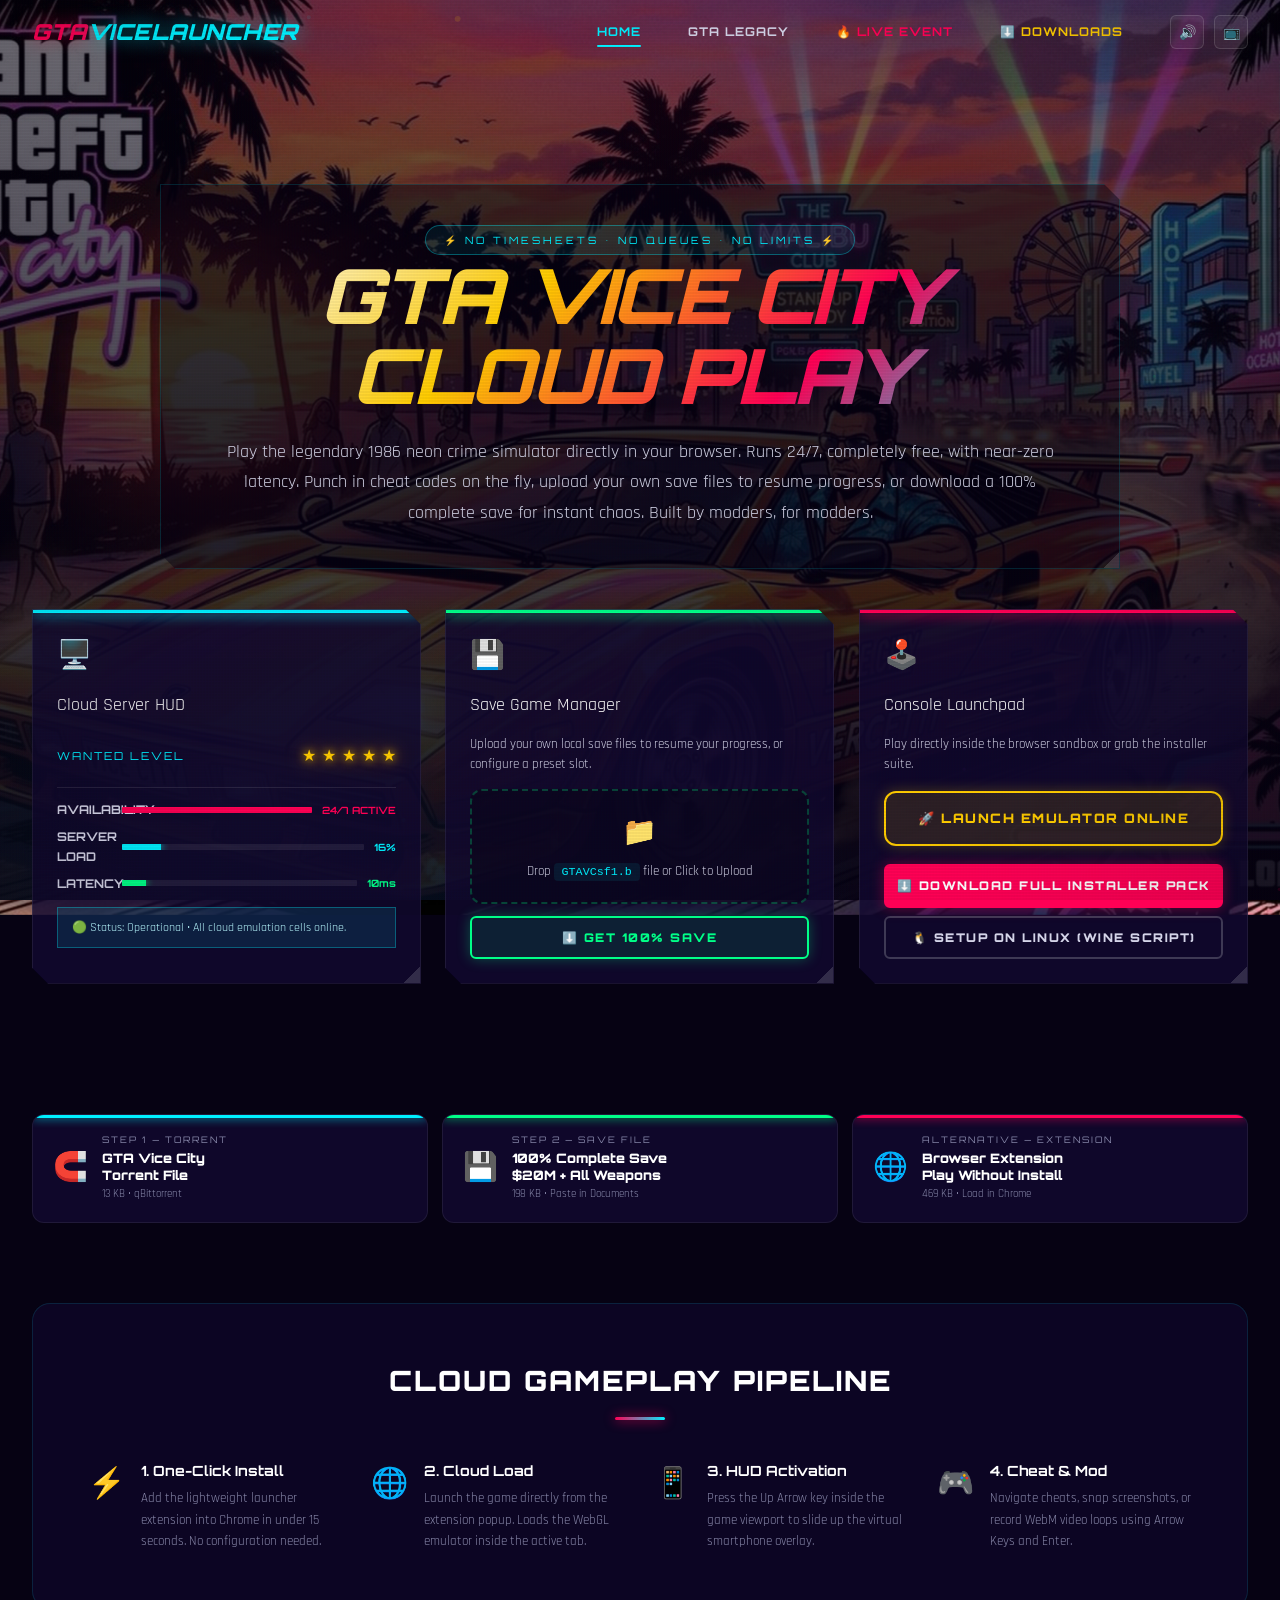
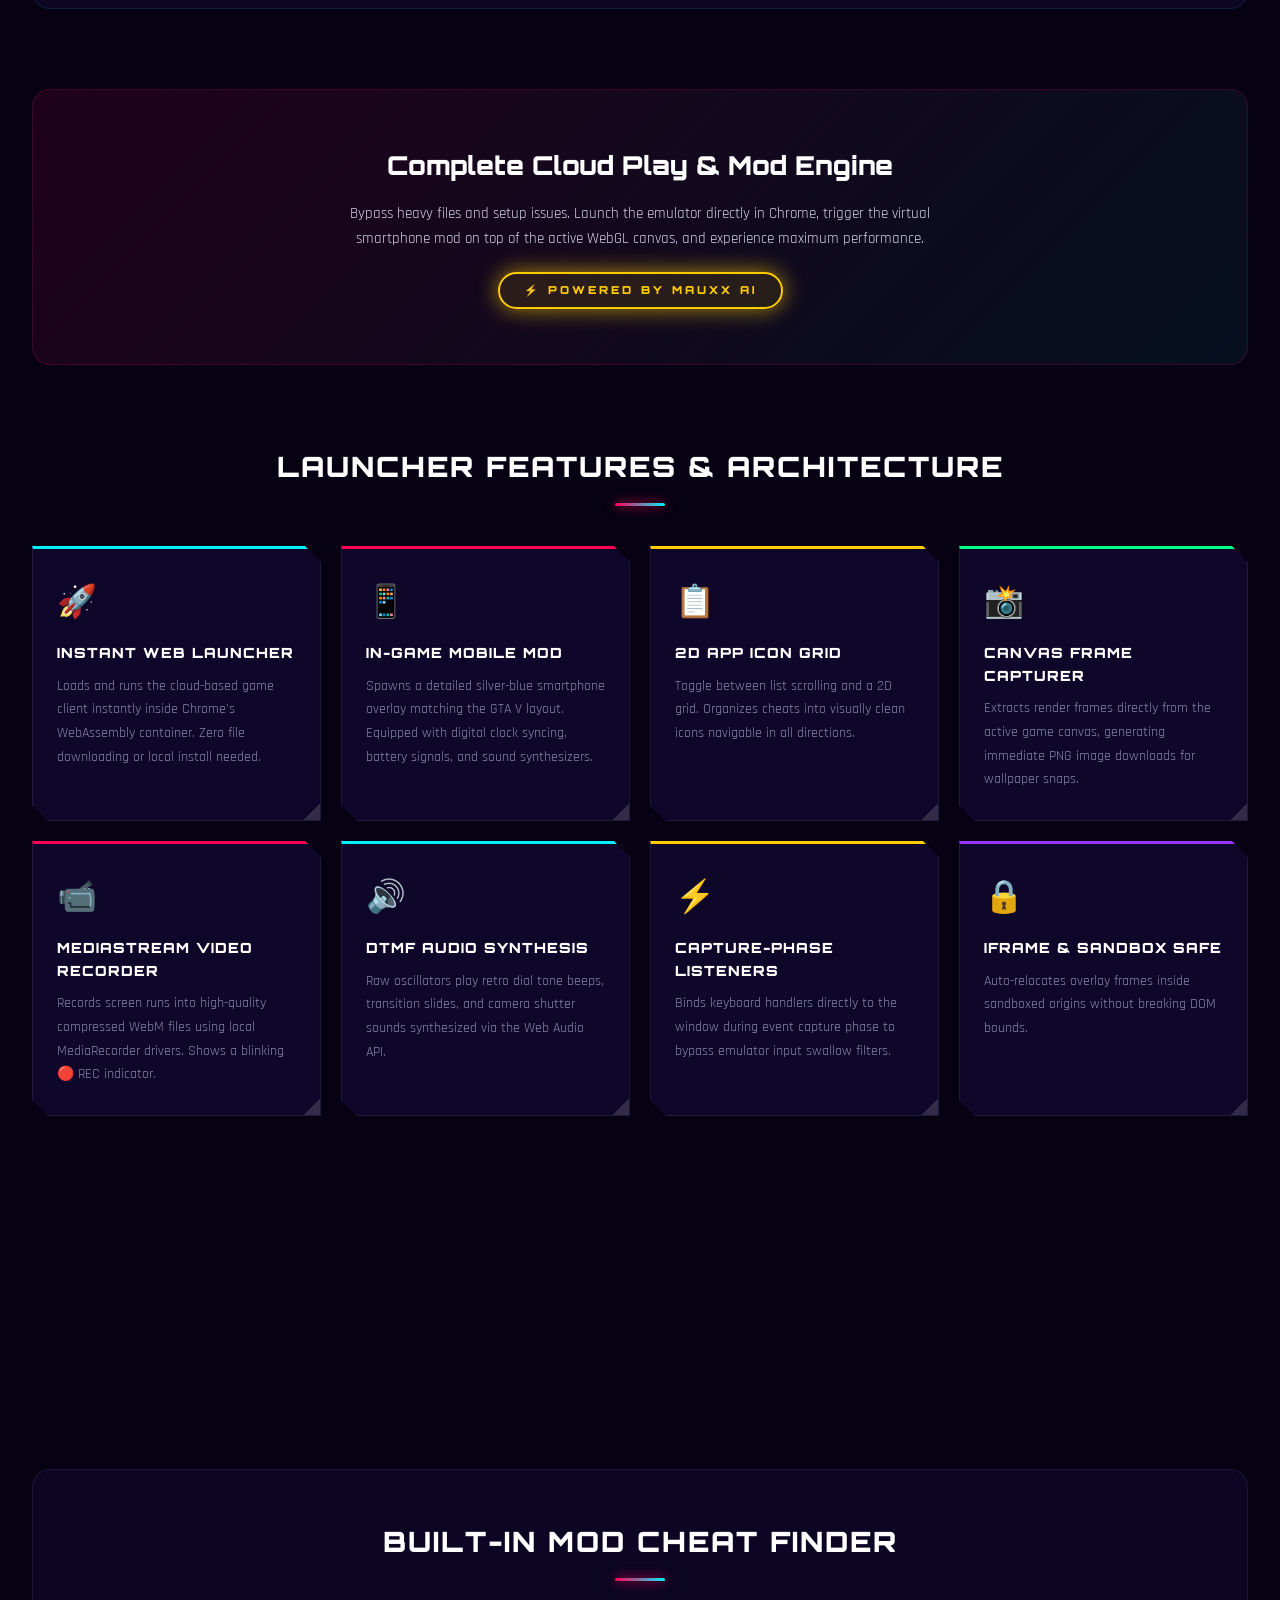
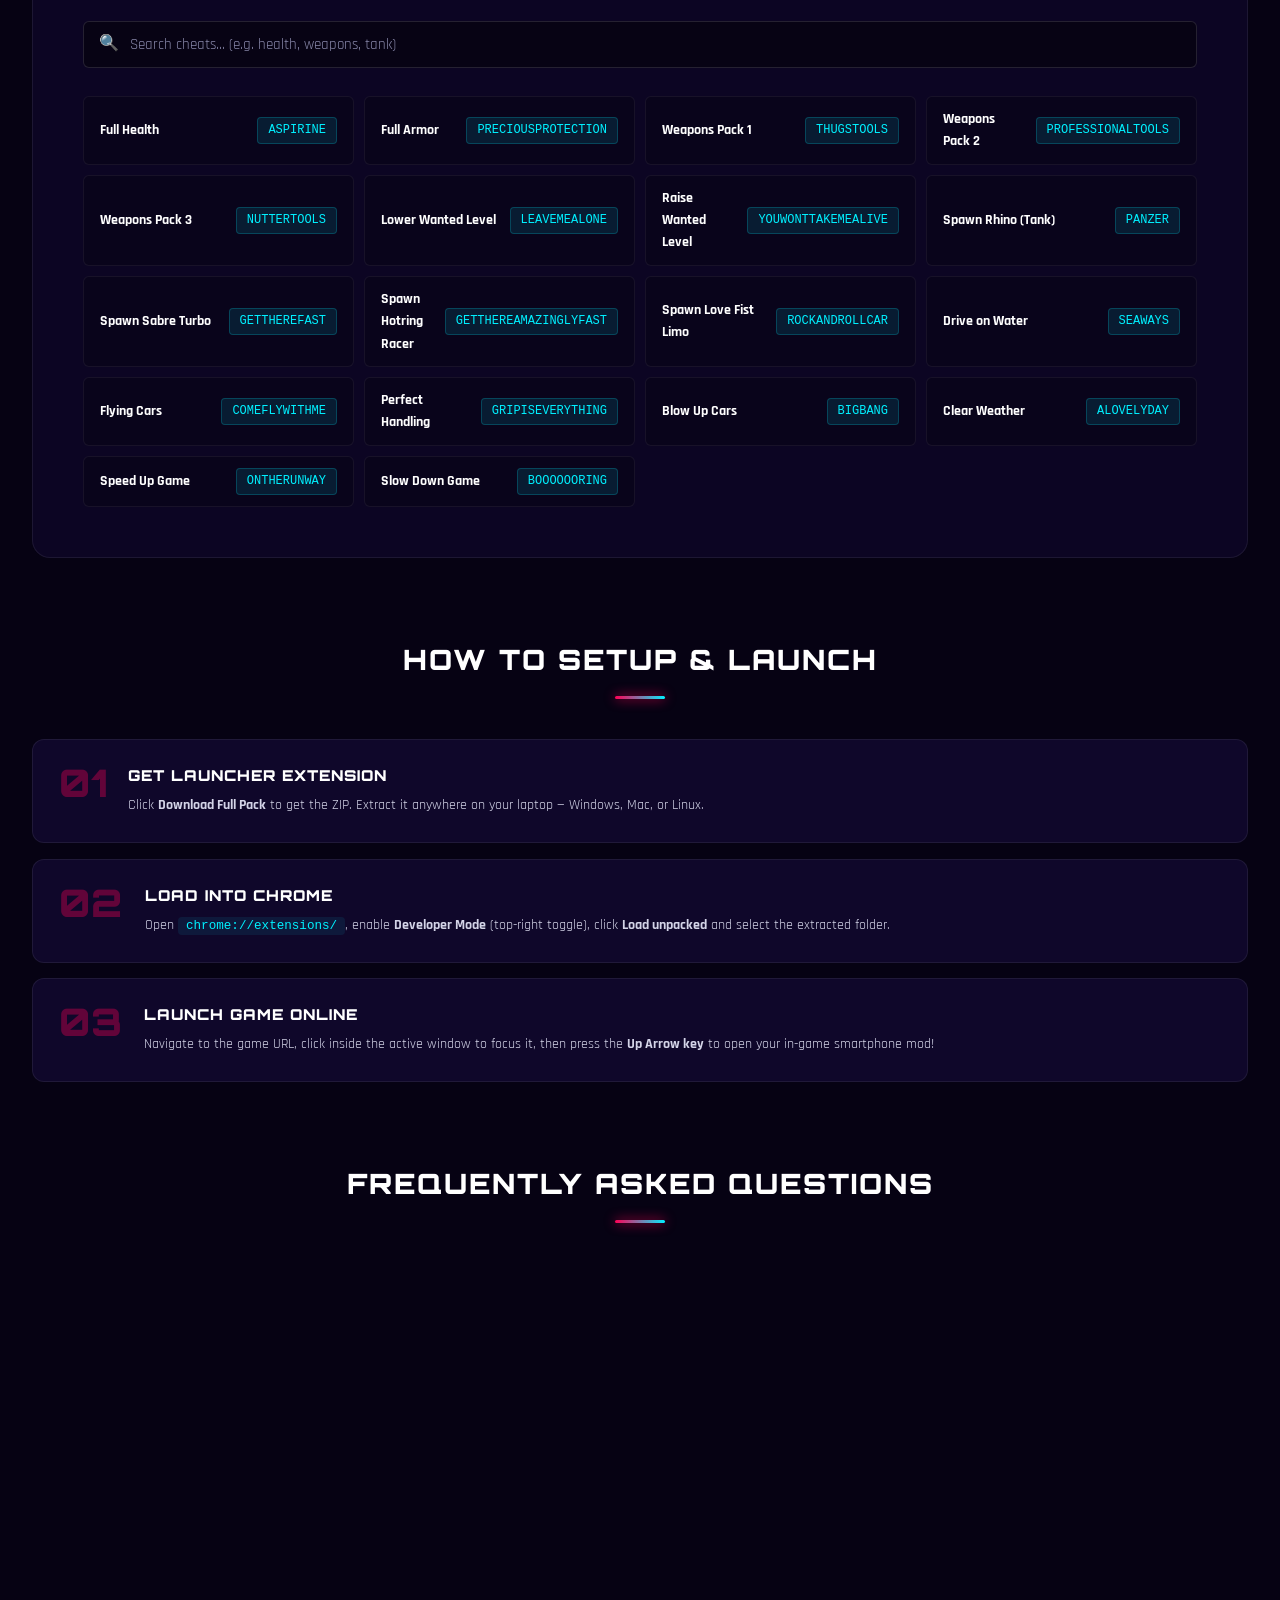
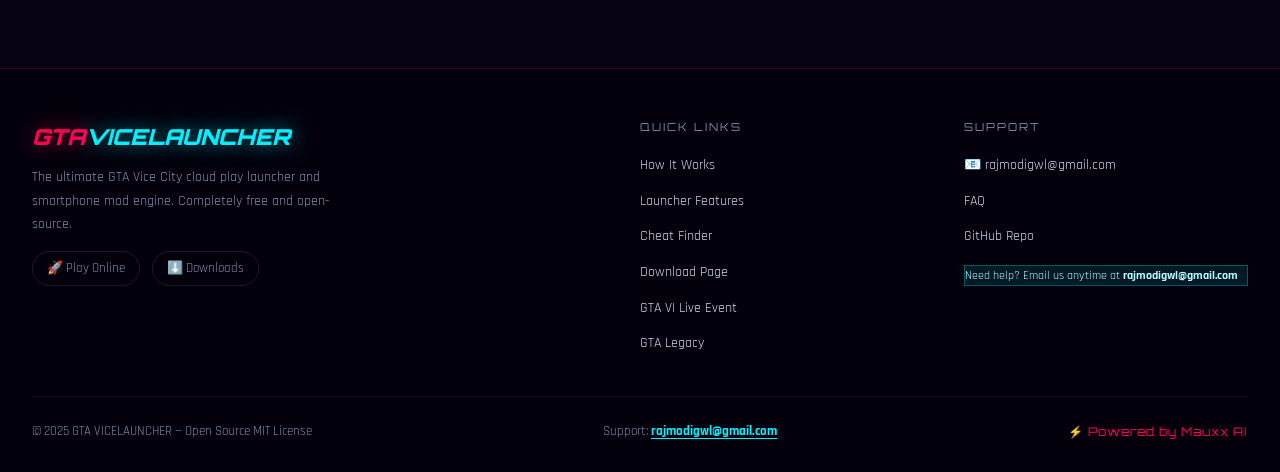
==== commit 25539e99: "style: wrap index hero headers in glass cards to prevent background overlap and set setup showcase i" ====
--- a/docs/index.html
+++ b/docs/index.html
@@ -11,7 +11,7 @@
   <link rel="preconnect" href="https://fonts.gstatic.com" crossorigin>
   <link href="https://fonts.googleapis.com/css2?family=Orbitron:wght@400;700;900&family=Rajdhani:wght@400;500;700&display=swap" rel="stylesheet">
   <link rel="preload" as="image" href="images/bg1.jpg">
-  <link rel="stylesheet" href="shared.css?v=5.0">
+  <link rel="stylesheet" href="shared.css?v=7.0">
 
   <style>
     /* ── HERO ── */
@@ -381,9 +381,11 @@
 
     <!-- ══ HERO ══ -->
     <section class="hero-section reveal">
-      <div class="hero-eyebrow">⚡ NO TIMESHEETS • NO QUEUES • NO LIMITS ⚡</div>
-      <h1 class="hero-title">GTA VICE CITY<br>CLOUD PLAY</h1>
-      <p class="hero-sub">Play the legendary 1986 neon crime simulator directly in your browser. Runs 24/7, completely free, with near-zero latency. Punch in cheat codes on the fly, upload your own save files to resume progress, or download a 100% complete save for instant chaos. Built by modders, for modders.</p>
+      <div class="glass-card" style="max-width: 960px; margin: 0 auto 40px; padding: 40px clamp(20px, 5vw, 60px); backdrop-filter: blur(8px); background: rgba(6, 2, 19, 0.45); border: 1px solid rgba(0, 240, 255, 0.15); box-sizing: border-box;">
+        <div class="hero-eyebrow">⚡ NO TIMESHEETS • NO QUEUES • NO LIMITS ⚡</div>
+        <h1 class="hero-title" style="margin-bottom: 22px;">GTA VICE CITY<br>CLOUD PLAY</h1>
+        <p class="hero-sub" style="margin-bottom: 0;">Play the legendary 1986 neon crime simulator directly in your browser. Runs 24/7, completely free, with near-zero latency. Punch in cheat codes on the fly, upload your own save files to resume progress, or download a 100% complete save for instant chaos. Built by modders, for modders.</p>
+      </div>
 
       <div class="hero-dashboard-grid">
         
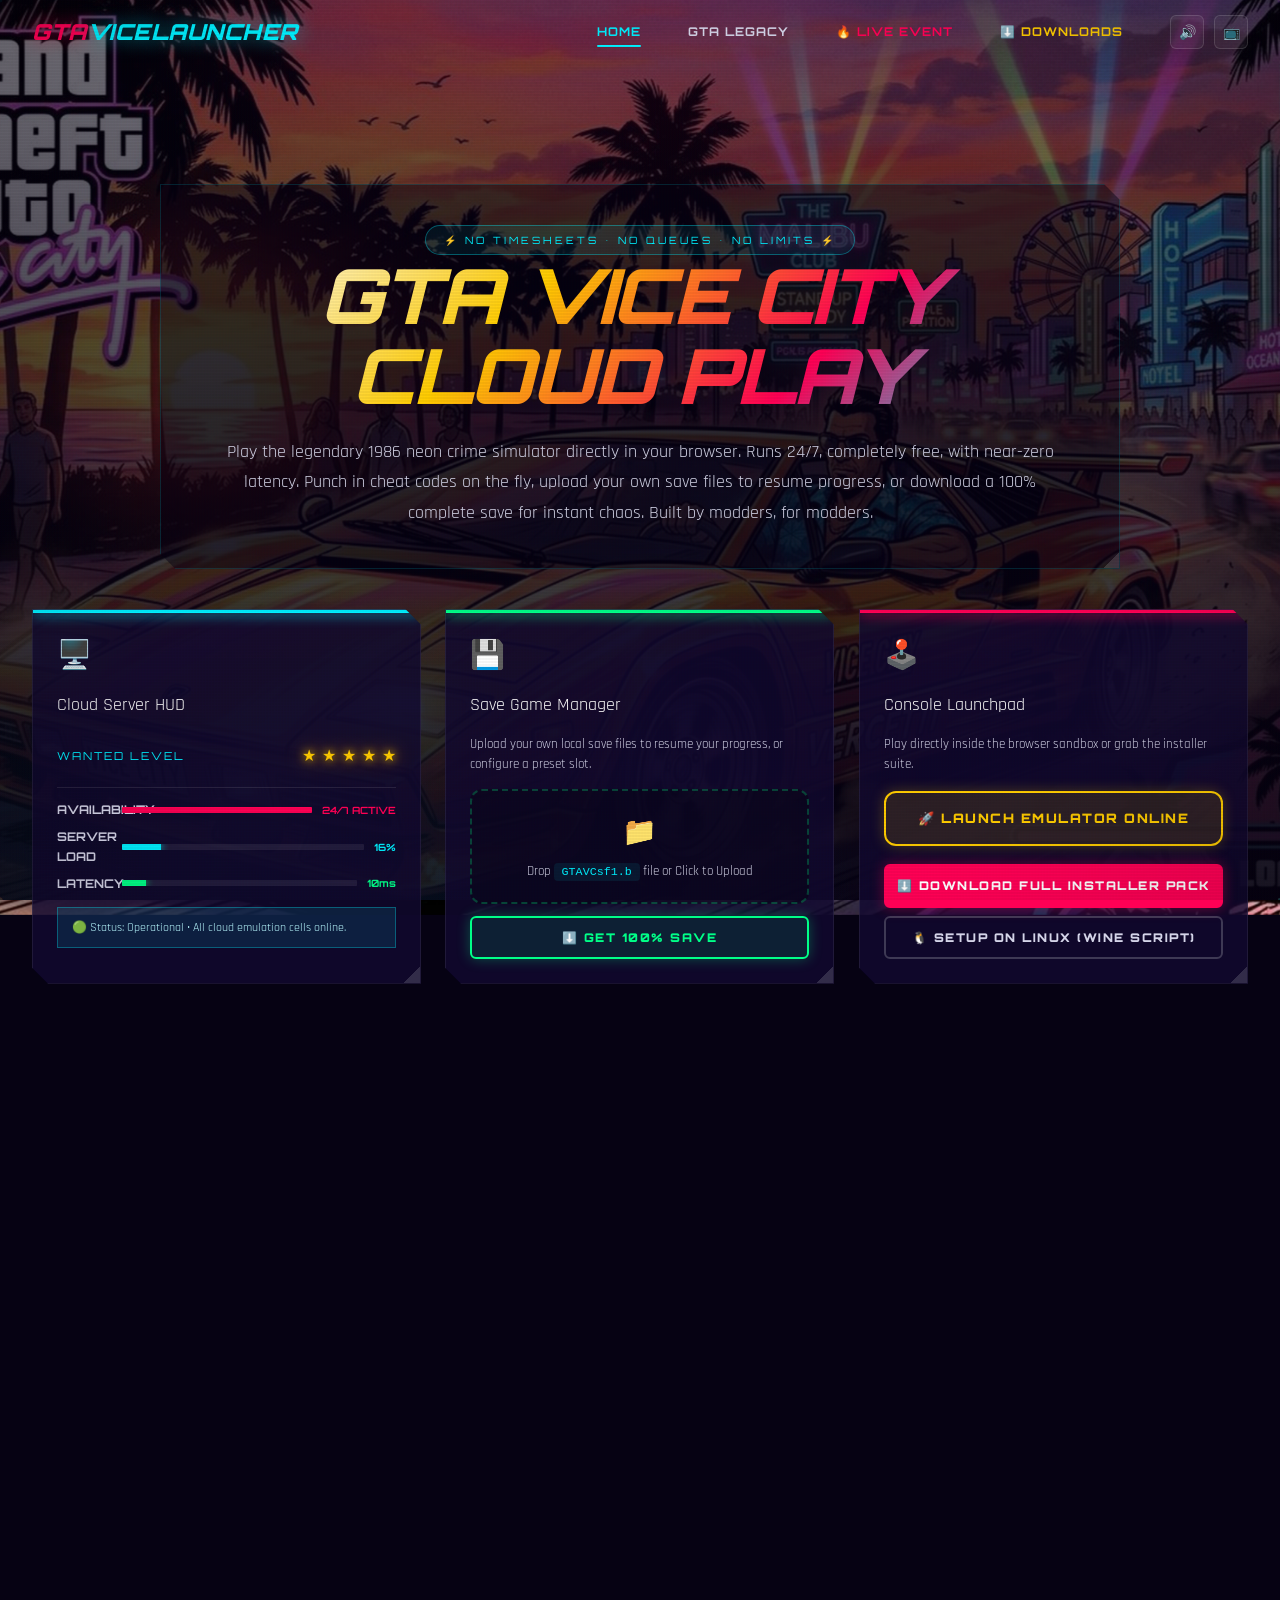
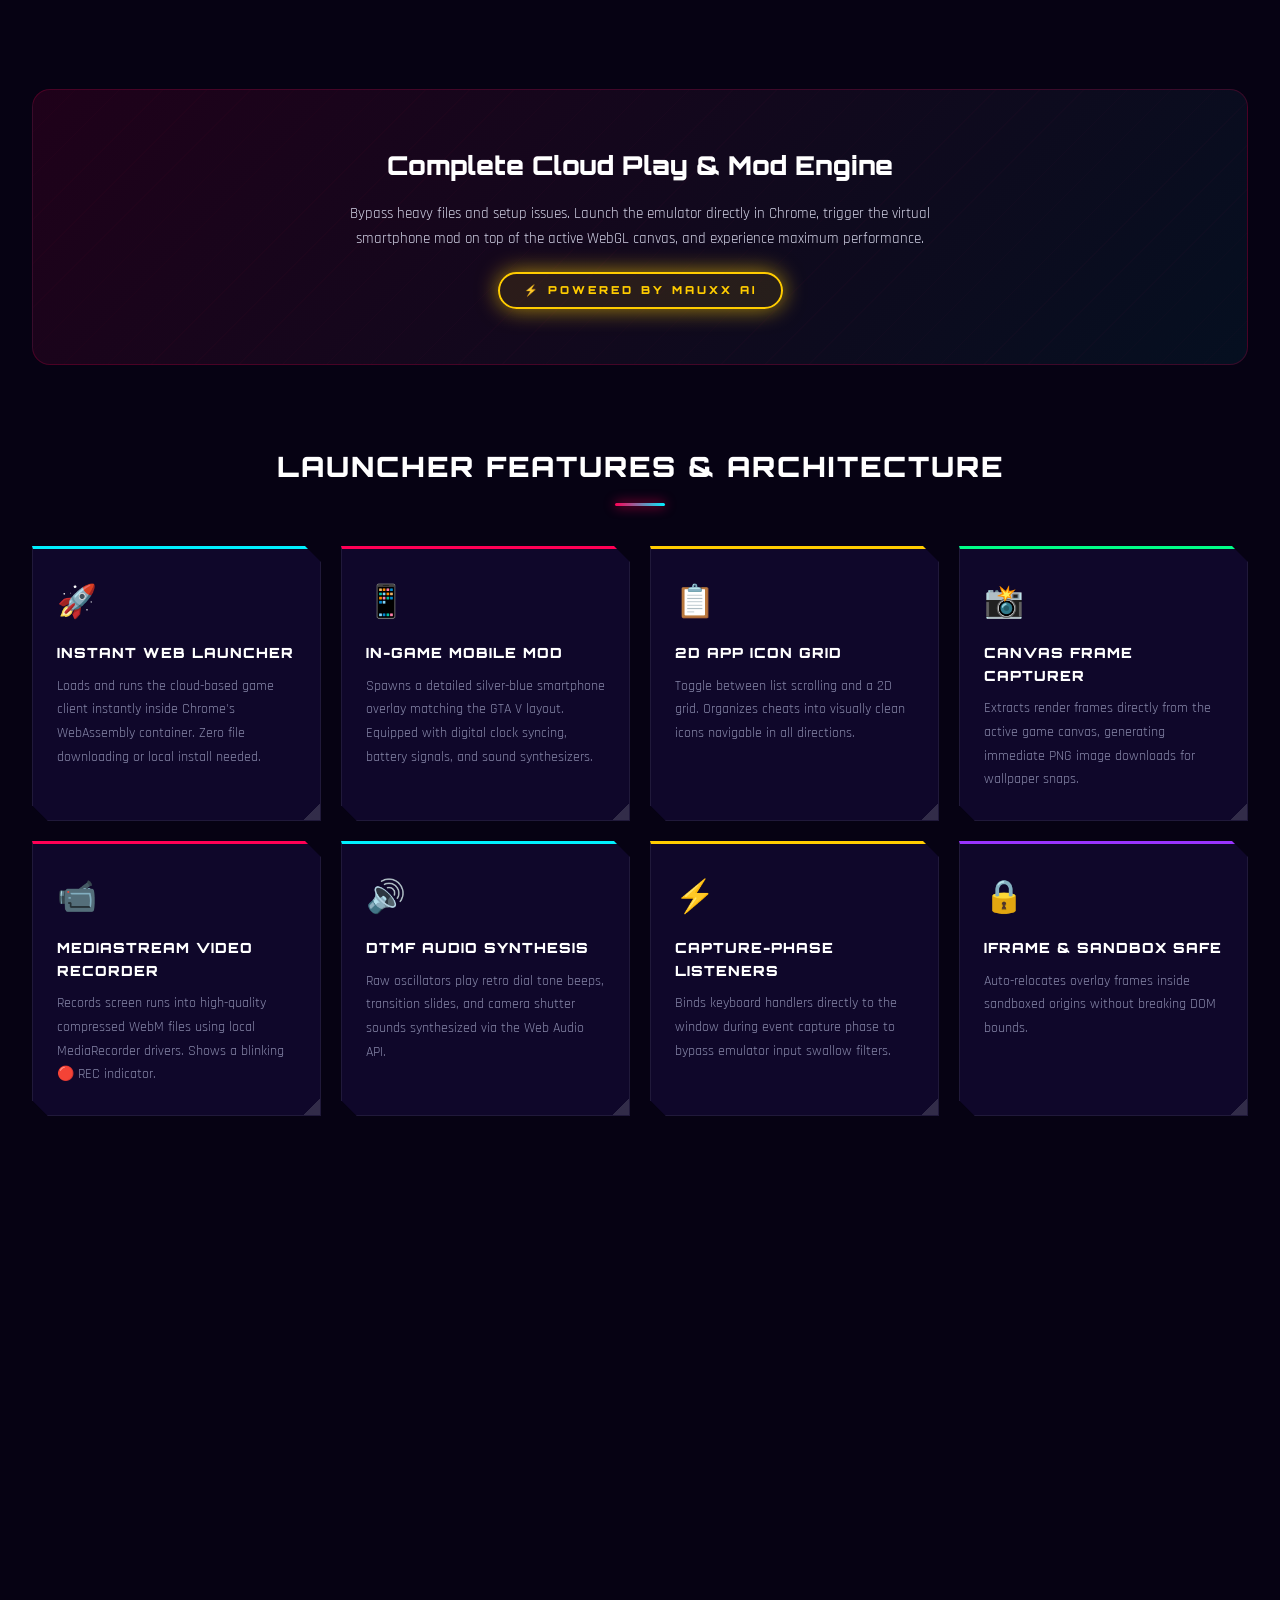
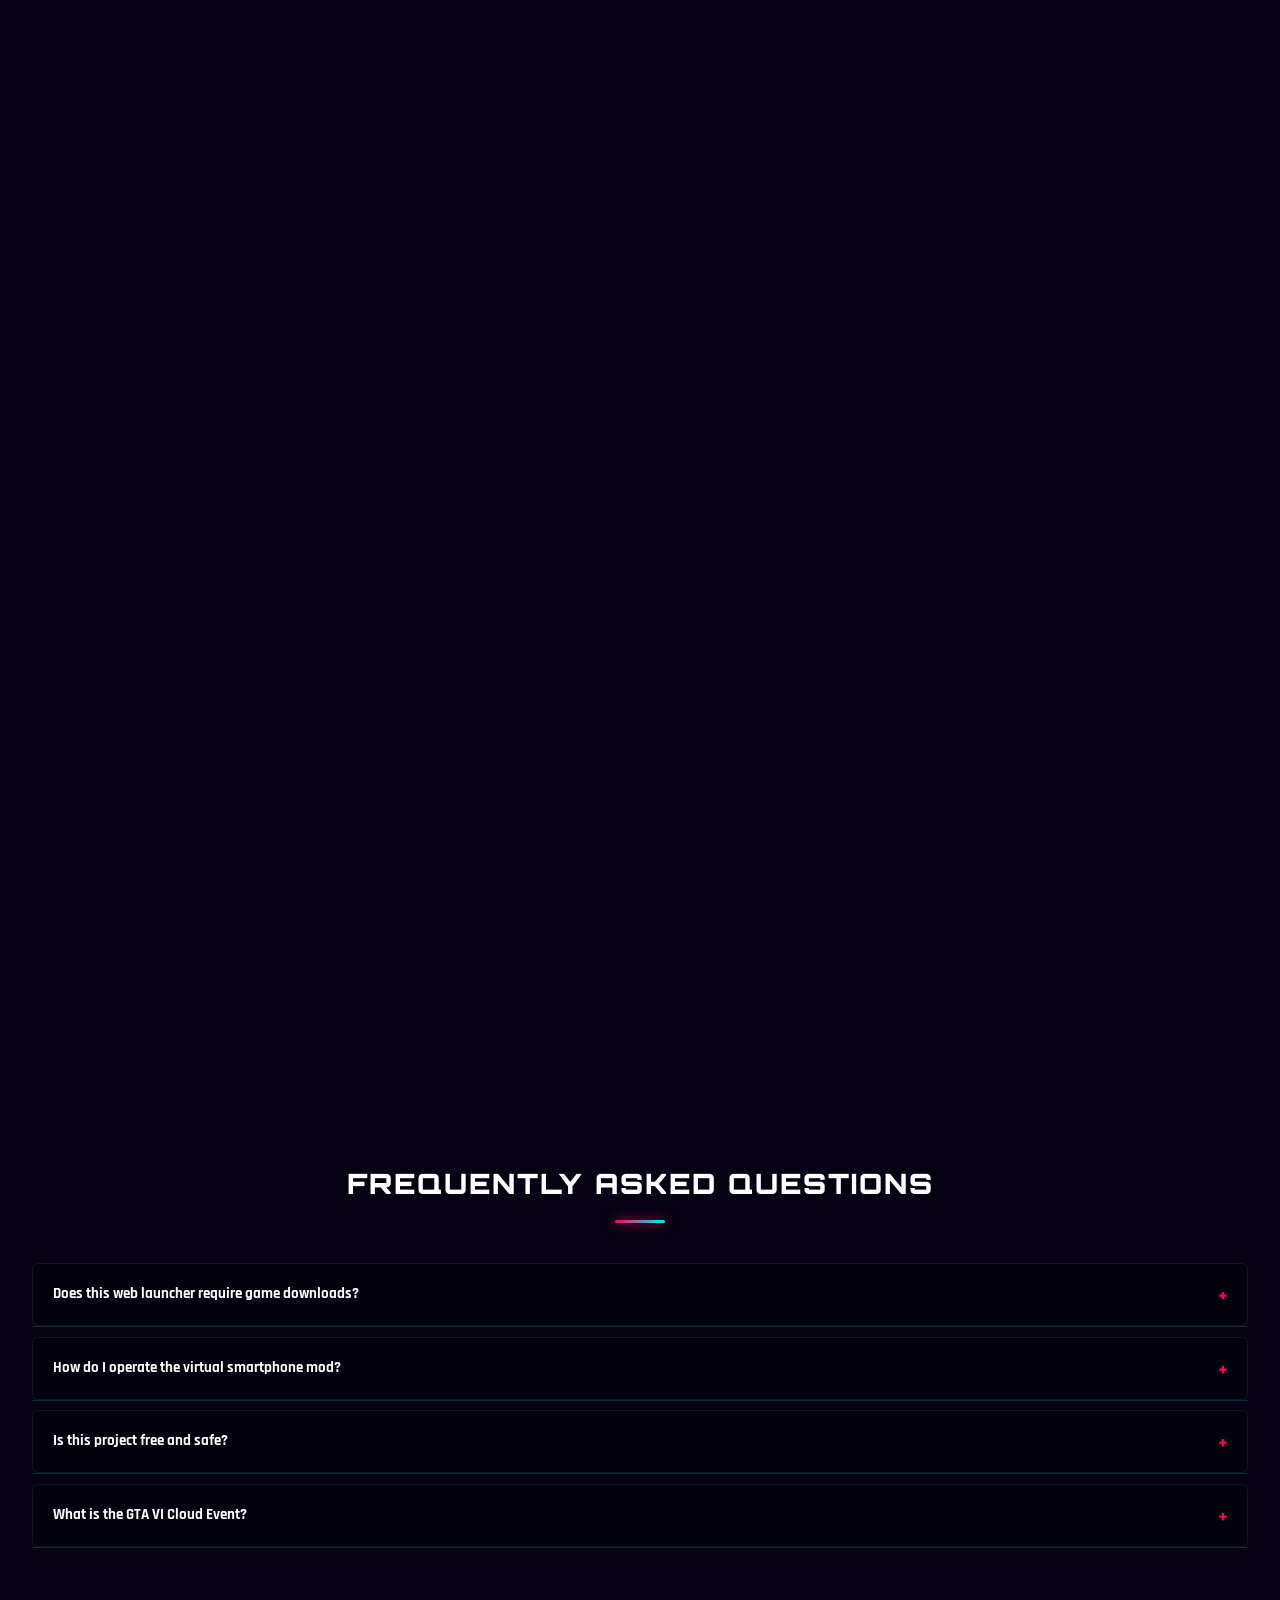
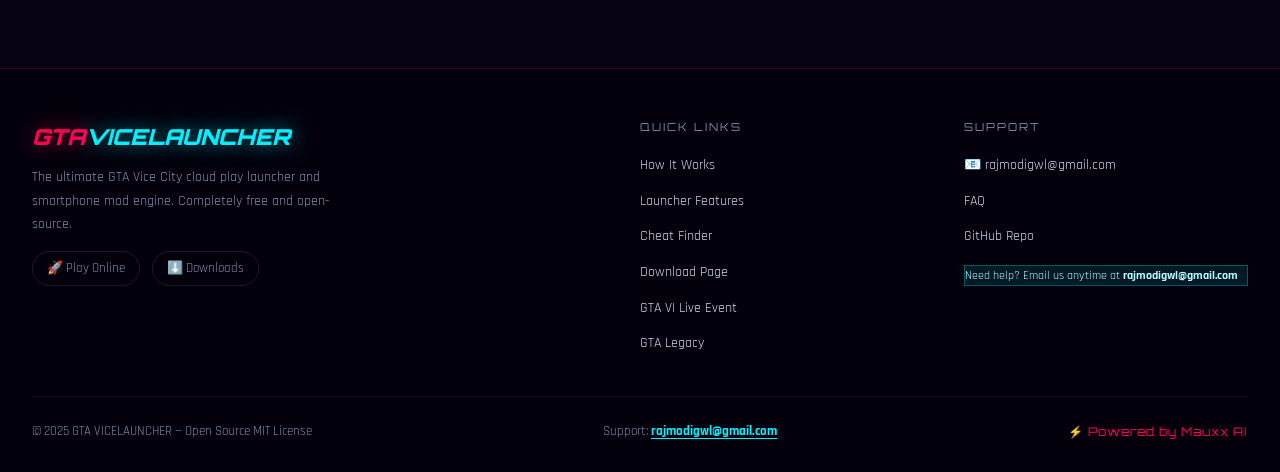
==== commit ab7dbb2d: "perf: remove scroll-driven background transform scaling to achieve solid 60fps scrolling and shorten" ====
--- a/docs/index.html
+++ b/docs/index.html
@@ -11,7 +11,7 @@
   <link rel="preconnect" href="https://fonts.gstatic.com" crossorigin>
   <link href="https://fonts.googleapis.com/css2?family=Orbitron:wght@400;700;900&family=Rajdhani:wght@400;500;700&display=swap" rel="stylesheet">
   <link rel="preload" as="image" href="images/bg1.jpg">
-  <link rel="stylesheet" href="shared.css?v=7.0">
+  <link rel="stylesheet" href="shared.css?v=8.0">
 
   <style>
     /* ── HERO ── */
@@ -821,13 +821,6 @@
         } else {
           slide.style.opacity = '0';
         }
-      });
-
-      // Section depth zoom effect (zooms from 1.0 to 1.08 in each scroll section, clamped)
-      const sectionPct = (pct % 0.33) / 0.33;
-      const scale = 1.0 + (sectionPct * 0.08);
-      bgSlides.forEach(slide => {
-        slide.style.transform = `scale(${Math.max(1.0, scale)})`;
       });
     }
 
--- a/docs/shared.css
+++ b/docs/shared.css
@@ -794,7 +794,8 @@
 
   .hype-ticker { font-size: 9px; padding: 7px 10px; letter-spacing: 1.5px; }
 
-  .nav-logo { font-size: 16px; }
+  .nav-logo { font-size: 18px; letter-spacing: 2px; }
+  .nav-logo span { display: none; }
 
   .btn { padding: 11px 18px; font-size: 11px; }
   .btn-xl { padding: 14px 28px; font-size: 14px; }
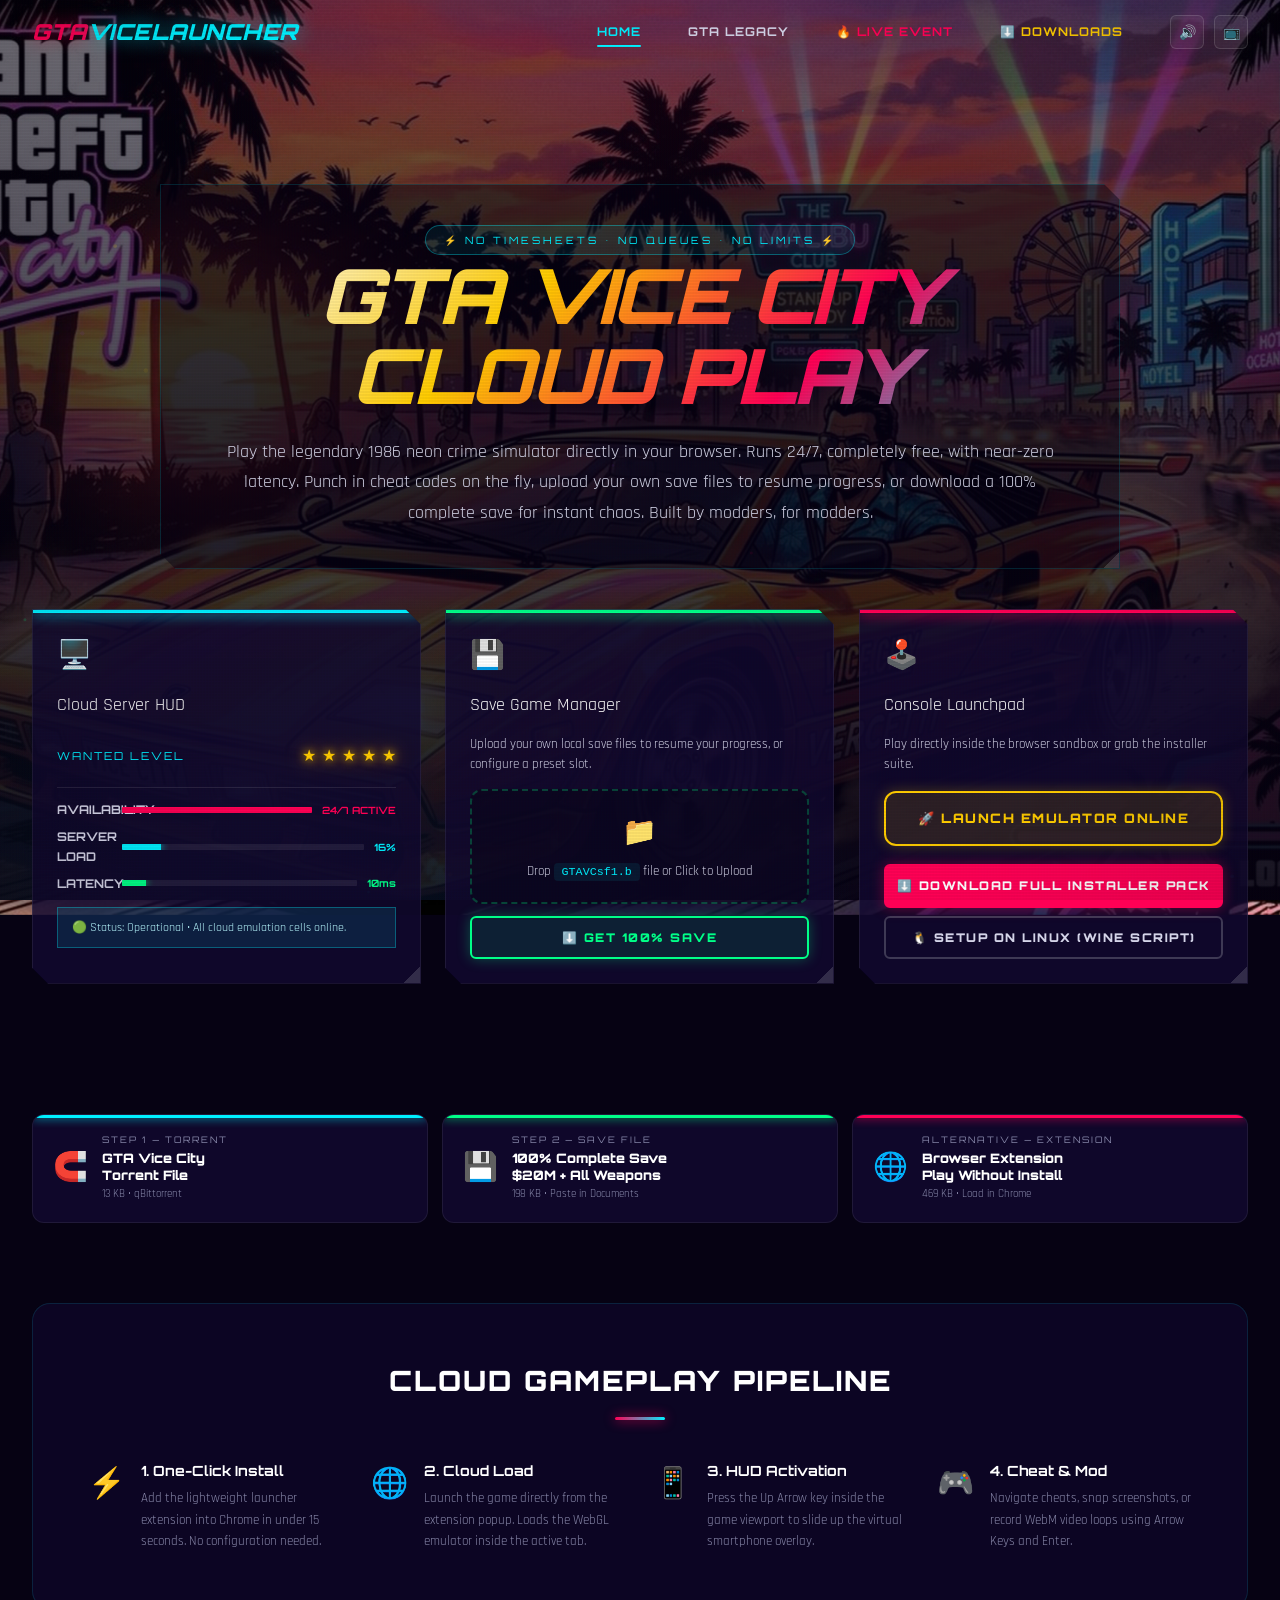
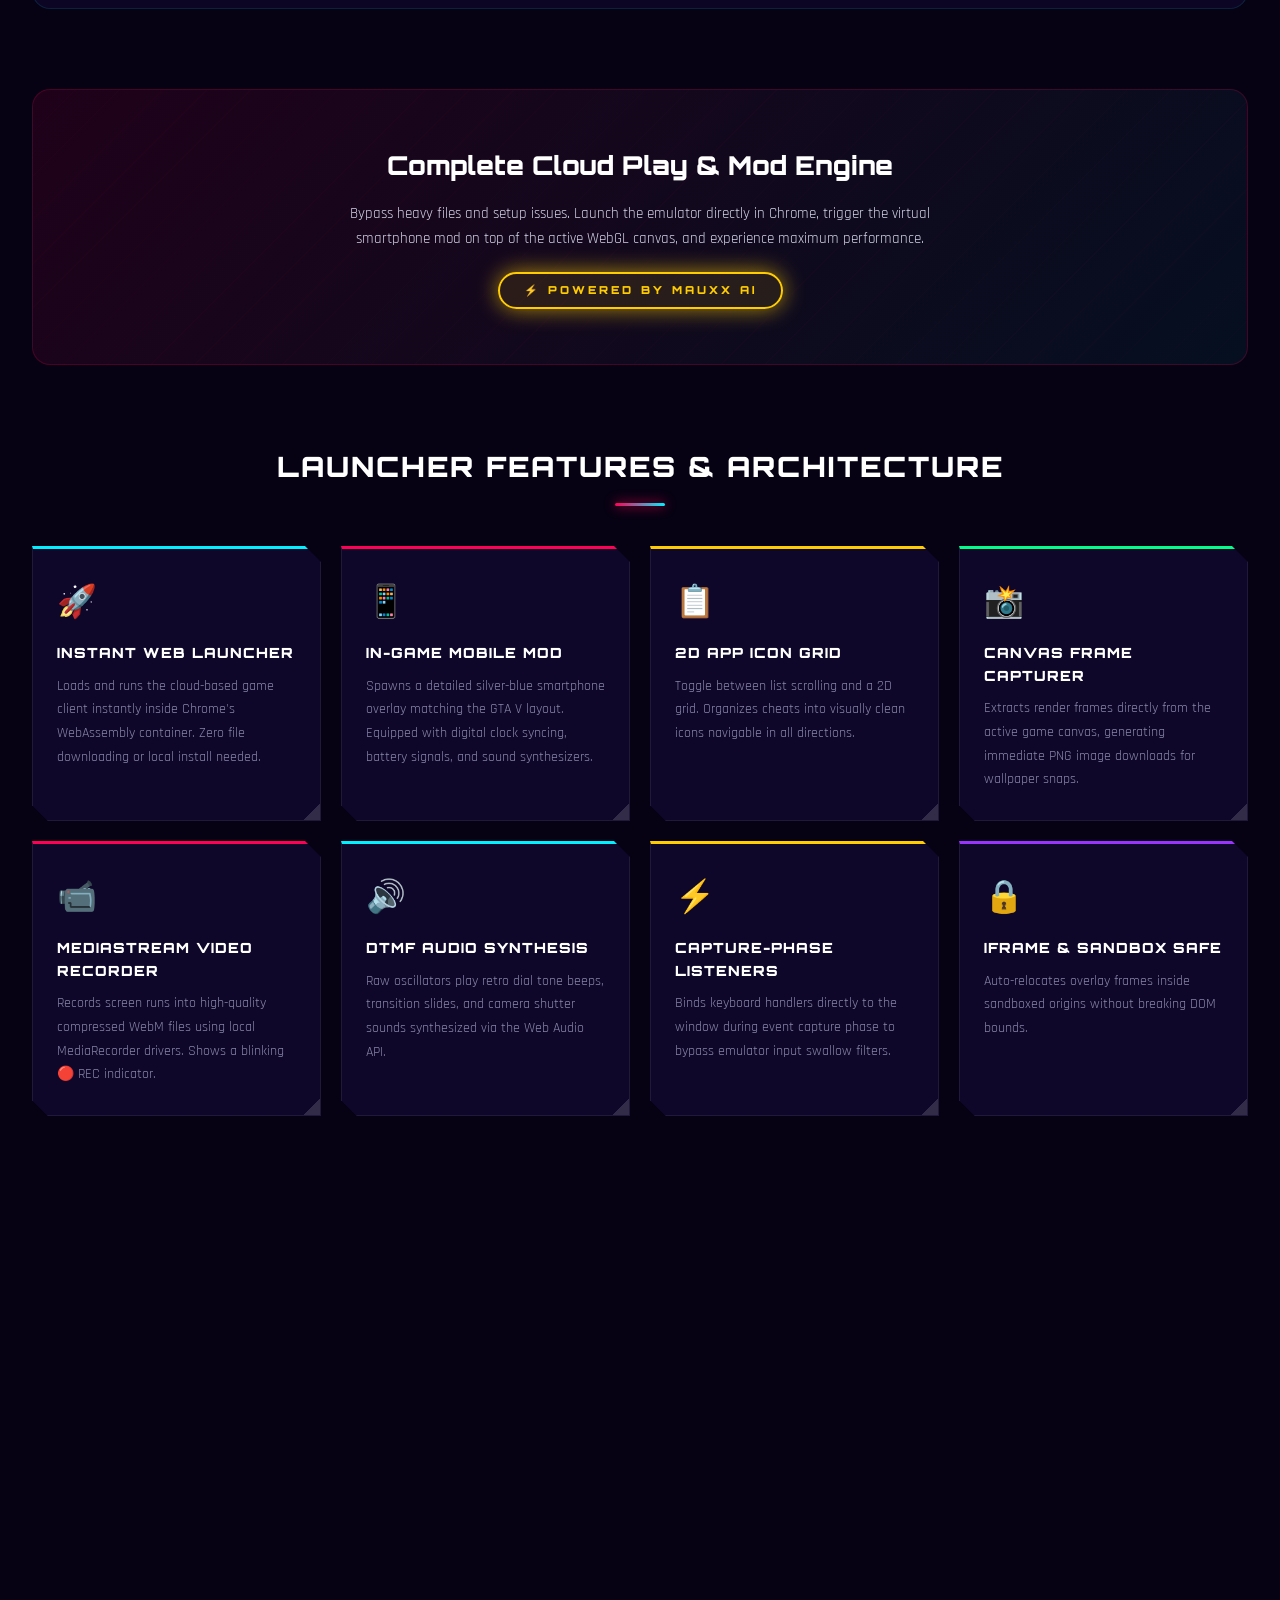
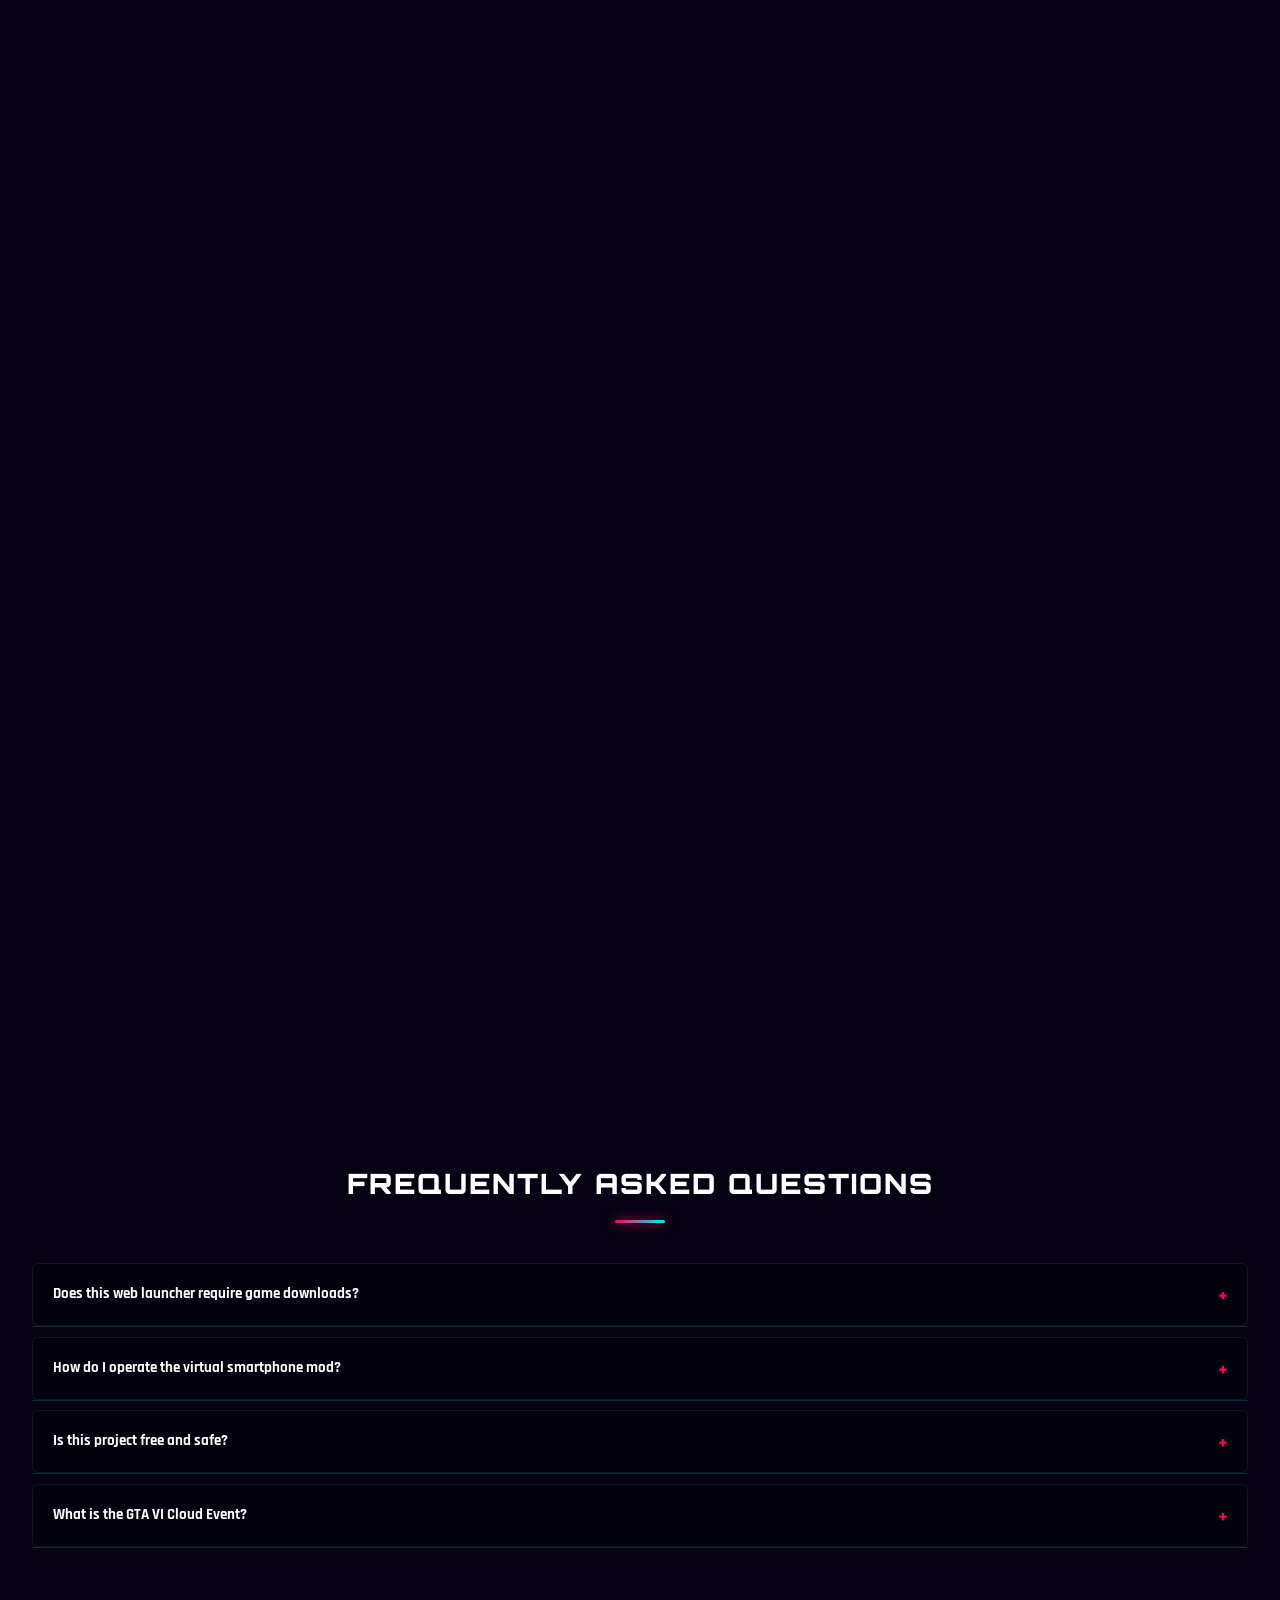
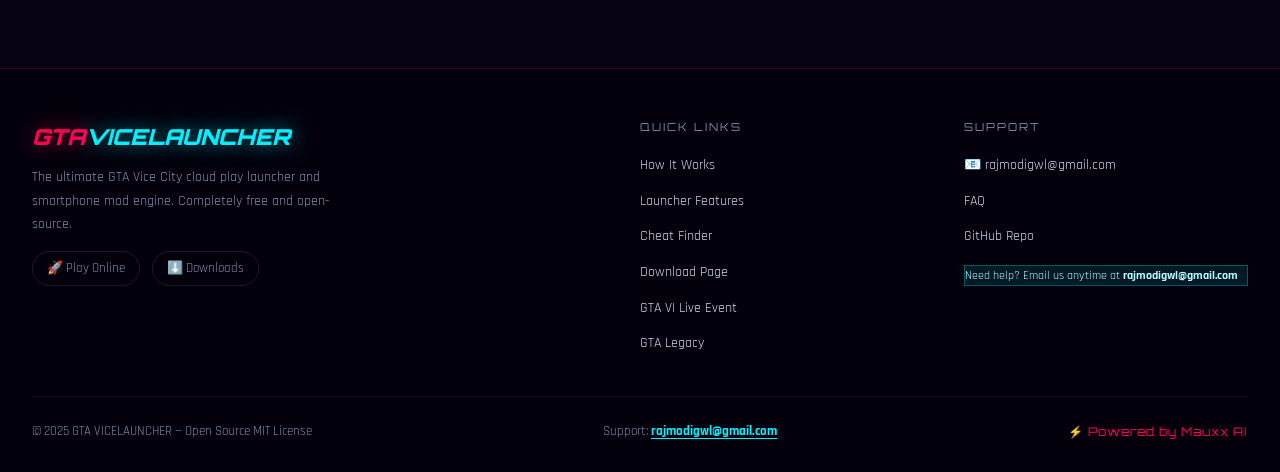
==== commit 3124a8ea: "feat: download full emulator and wasm chunks to docs/game for 100% offline local play capabilities, " ====
--- a/docs/index.html
+++ b/docs/index.html
@@ -1,6 +1,7 @@
 <!DOCTYPE html>
 <html lang="en">
 <head>
+  <link rel="icon" type="image/png" href="icons/icon-48.png">
   <meta charset="UTF-8">
   <meta name="viewport" content="width=device-width, initial-scale=1.0">
   <title>GTA VICELAUNCHER — Play GTA Vice City Online Free | Cloud Launcher</title>
@@ -11,7 +12,7 @@
   <link rel="preconnect" href="https://fonts.gstatic.com" crossorigin>
   <link href="https://fonts.googleapis.com/css2?family=Orbitron:wght@400;700;900&family=Rajdhani:wght@400;500;700&display=swap" rel="stylesheet">
   <link rel="preload" as="image" href="images/bg1.jpg">
-  <link rel="stylesheet" href="shared.css?v=8.0">
+  <link rel="stylesheet" href="shared.css?v=9.0">
 
   <style>
     /* ── HERO ── */
@@ -449,7 +450,7 @@
           <div class="dl-title" style="font-size: 18px; margin-bottom: 14px;">Console Launchpad</div>
           <p style="font-size: 13px; color: var(--text-soft); line-height: 1.6; margin-bottom: 16px;">Play directly inside the browser sandbox or grab the installer suite.</p>
           
-          <a href="https://quenq.com/play/9fa6d40cbabd8bfc416b30fa/" class="btn-mega" target="_blank" style="width:100%; text-align:center; font-size:13px; padding:15px; margin-bottom:12px; border-radius:12px; box-sizing: border-box;">
+          <a href="game/index.html" class="btn-mega" target="_blank" style="width:100%; text-align:center; font-size:13px; padding:15px; margin-bottom:12px; border-radius:12px; box-sizing: border-box;">
             🚀 LAUNCH EMULATOR ONLINE
           </a>
           
@@ -687,7 +688,7 @@
           <div class="footer-brand-name">GTA<span>VICELAUNCHER</span></div>
           <p class="footer-tagline">The ultimate GTA Vice City cloud play launcher and smartphone mod engine. Completely free and open-source.</p>
           <div class="footer-social-links">
-            <a href="https://quenq.com/play/9fa6d40cbabd8bfc416b30fa/" target="_blank" class="footer-social-link">🚀 Play Online</a>
+            <a href="game/index.html" target="_blank" class="footer-social-link">🚀 Play Online</a>
             <a href="download.html" class="footer-social-link">⬇️ Downloads</a>
           </div>
         </div>
